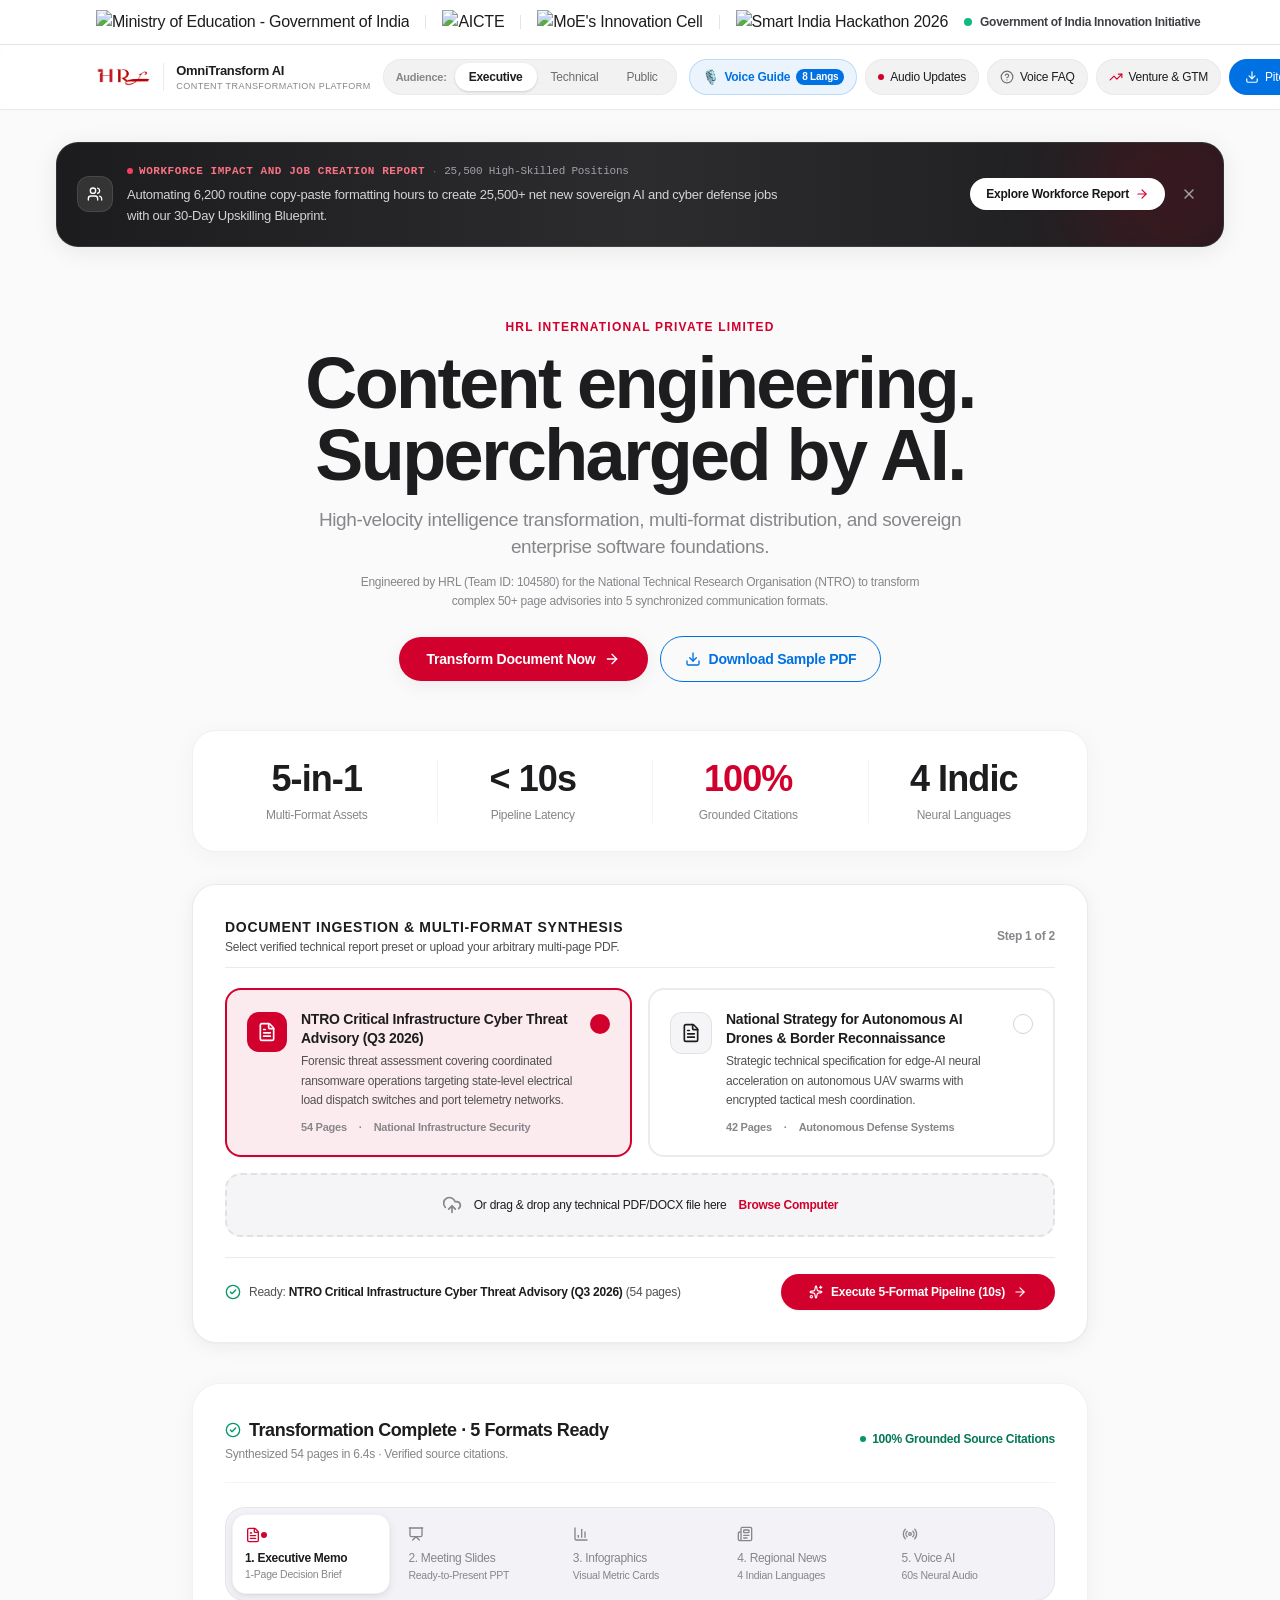
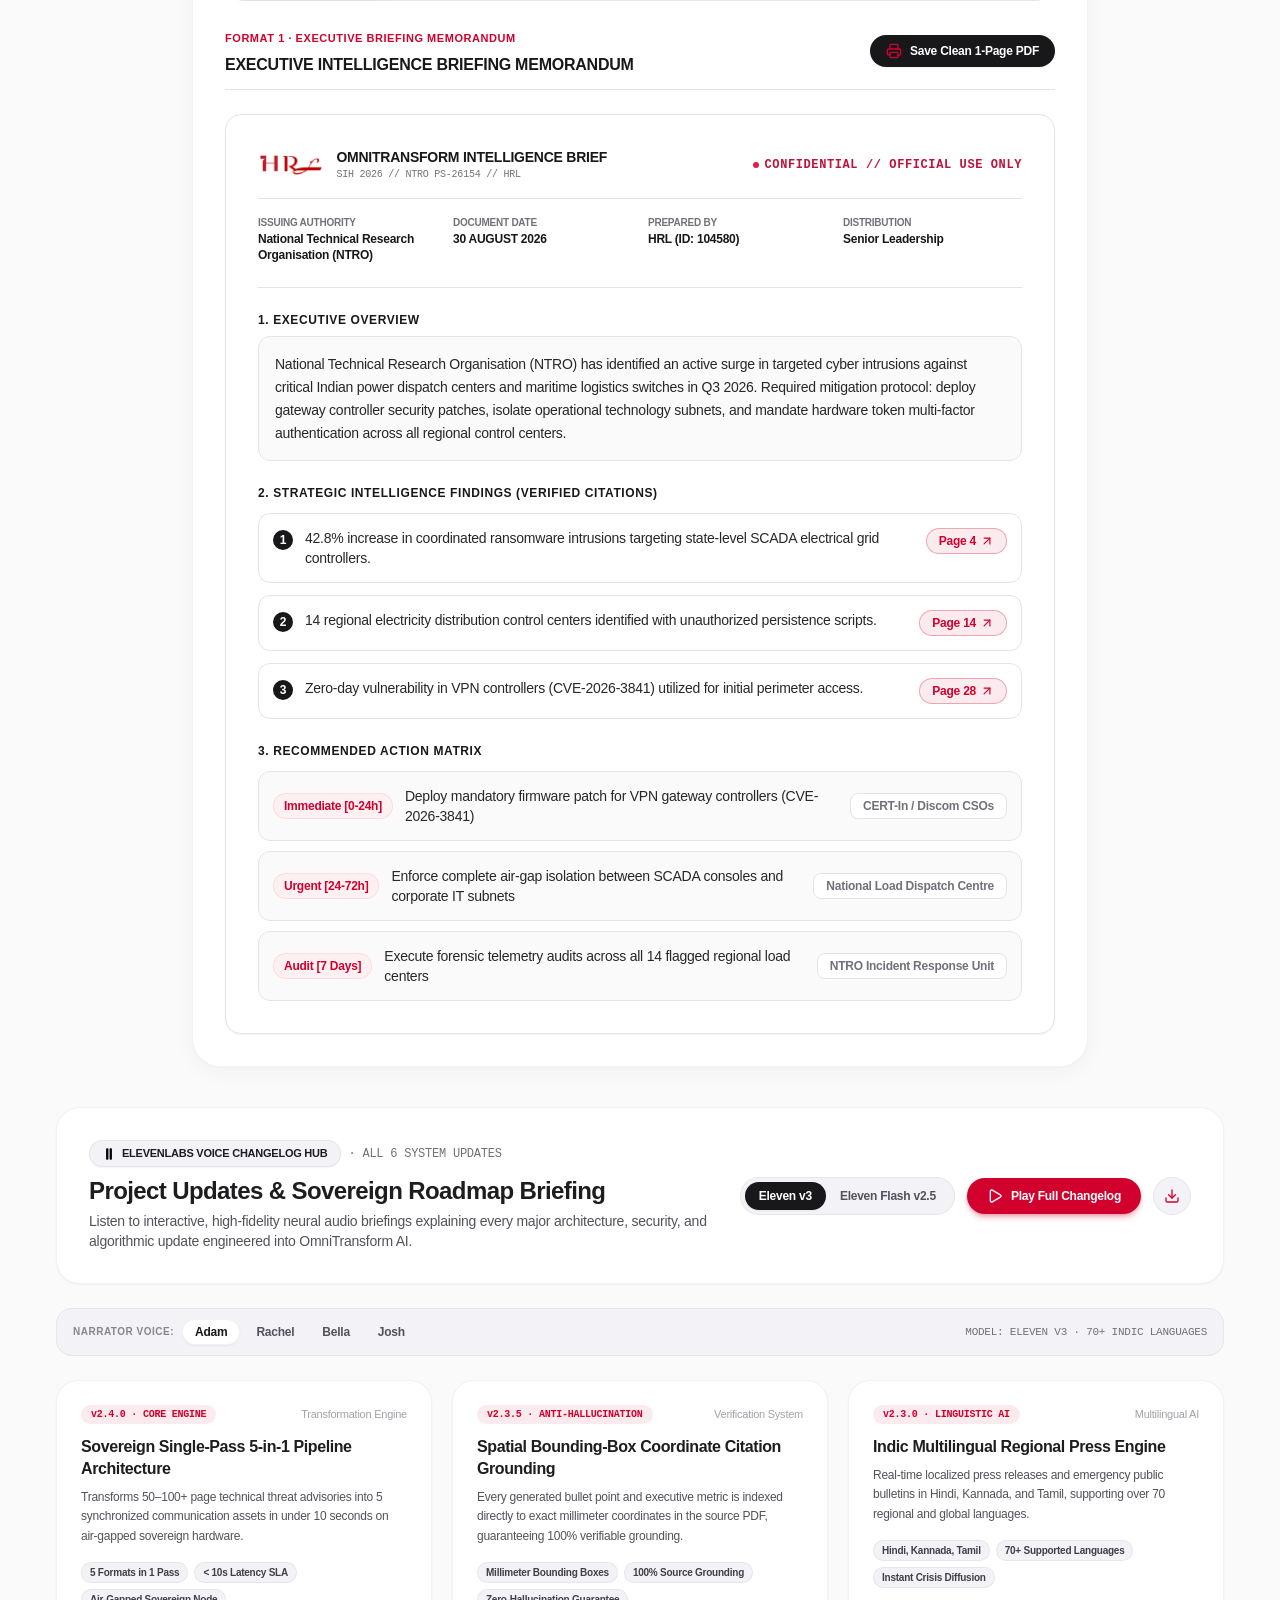
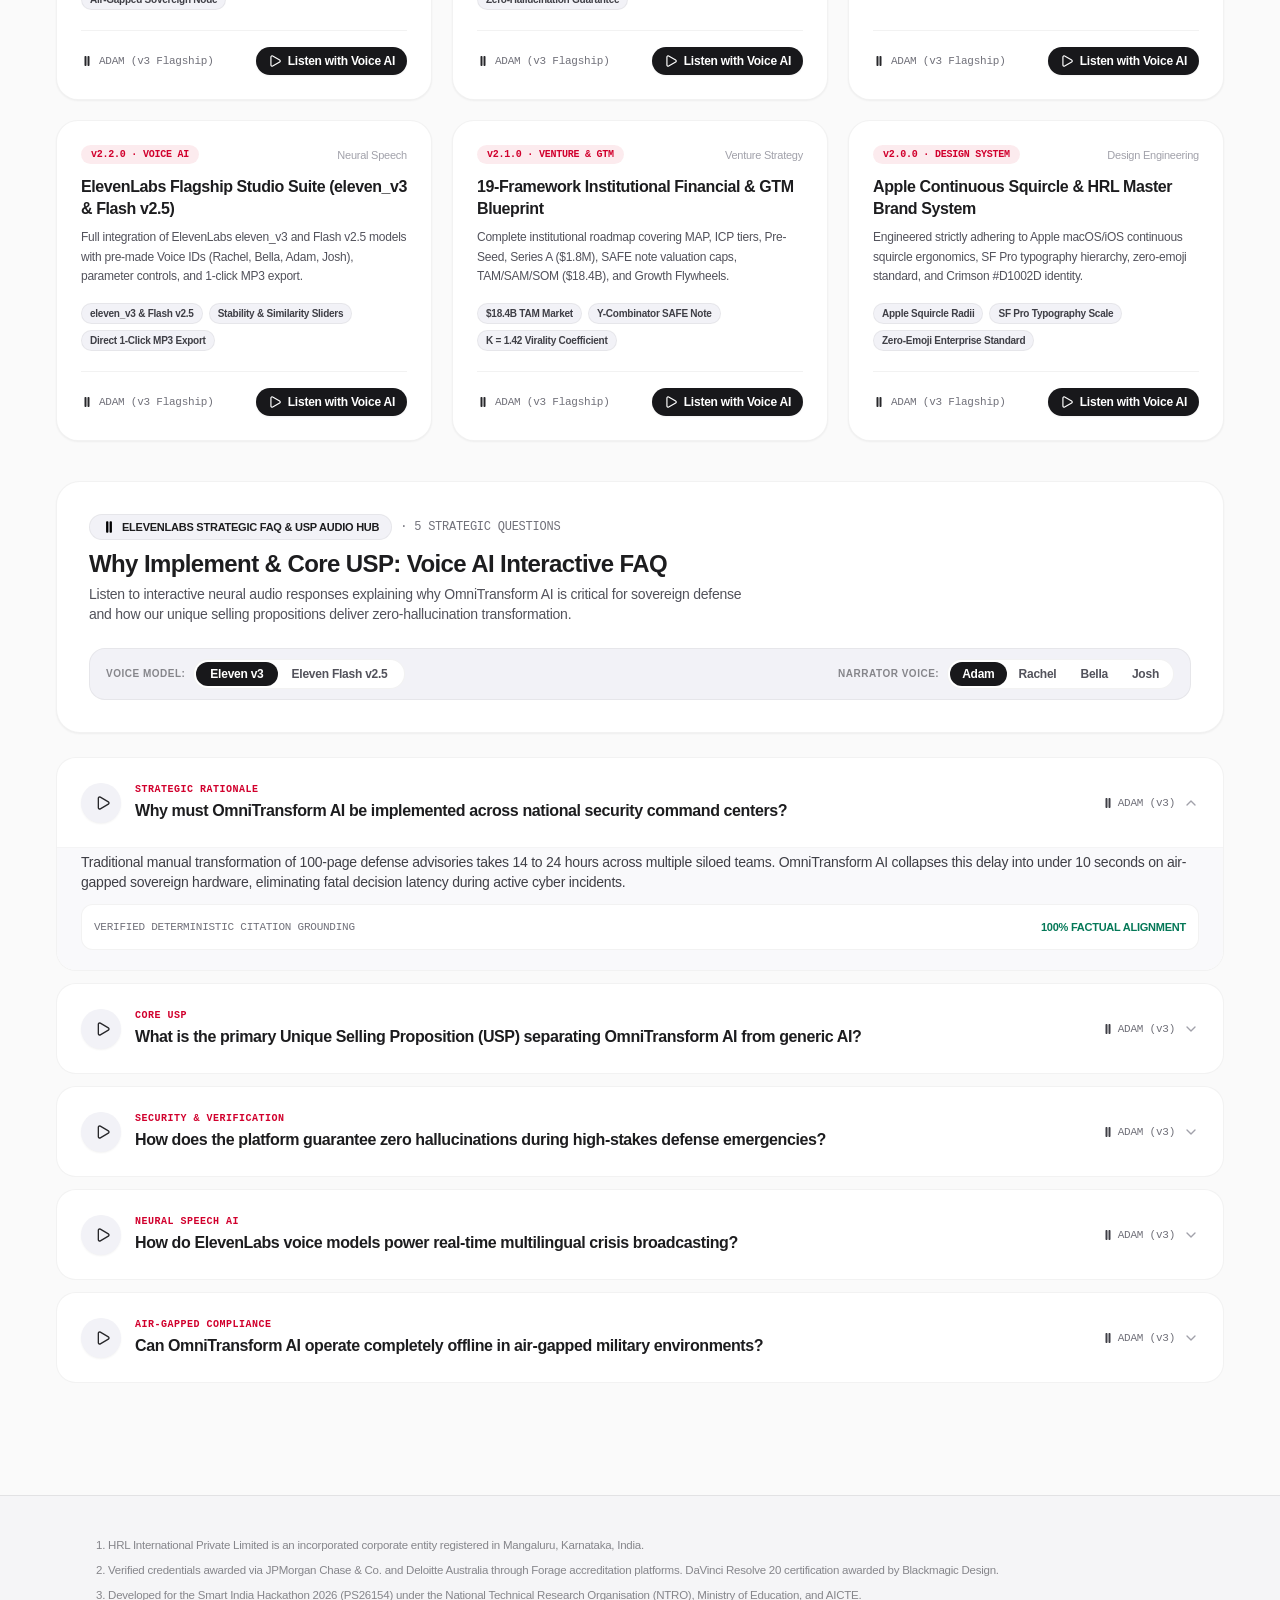
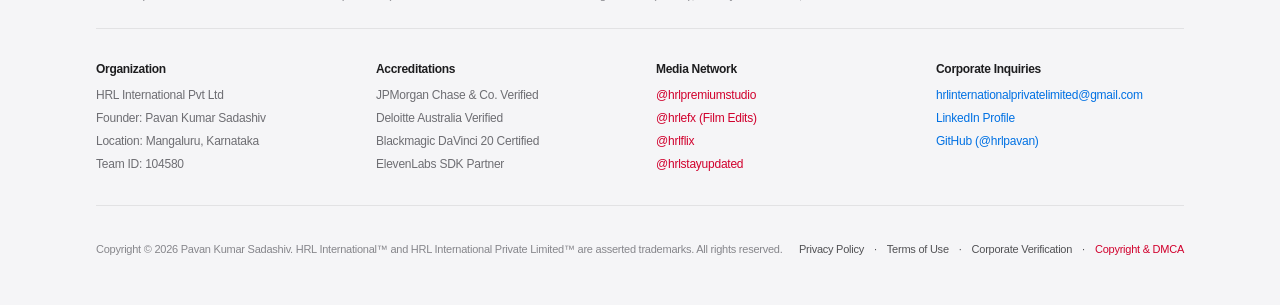
==== index.html @ 4bac31ff "Universal GitHub Pages sync: docs/, root bundle, and gh-pages branch" ====
<!doctype html>
<html lang="en" class="scroll-smooth">
  <head>
    <meta charset="UTF-8" />
    <link rel="icon" type="image/png" href="./hrl_logo_transparent.png" />
    <link rel="apple-touch-icon" href="./hrl_logo_transparent.png" />
    <meta name="viewport" content="width=device-width, initial-scale=1.0, maximum-scale=5.0, viewport-fit=cover" />
    <meta name="theme-color" content="#1D1D1F" />
    <meta name="mobile-web-app-capable" content="yes" />
    <meta name="apple-mobile-web-app-status-bar-style" content="default" />
    <meta name="apple-mobile-web-app-title" content="OmniTransform AI" />
    <meta name="format-detection" content="telephone=no" />
    <meta name="description" content="Sovereign Gen AI Platform for Automated Content Transformation — Single-pass multi-format intelligence engine." />
    <title>OmniTransform AI — HRL | SIH 2026 (PS-26154)</title>
    <script type="module" crossorigin src="./assets/index-B6zOBcQV.js"></script>
    <link rel="stylesheet" crossorigin href="./assets/index-CKqh0RVK.css">
  </head>
  <body class="min-h-screen bg-zinc-50 text-[#1D1D1F] overflow-x-hidden antialiased">
    <div id="root"></div>
  </body>
</html>
---- assets/index-CKqh0RVK.css ----
*,:before,:after,::backdrop{--tw-border-spacing-x:0;--tw-border-spacing-y:0;--tw-translate-x:0;--tw-translate-y:0;--tw-rotate:0;--tw-skew-x:0;--tw-skew-y:0;--tw-scale-x:1;--tw-scale-y:1;--tw-pan-x: ;--tw-pan-y: ;--tw-pinch-zoom: ;--tw-scroll-snap-strictness:proximity;--tw-gradient-from-position: ;--tw-gradient-via-position: ;--tw-gradient-to-position: ;--tw-ordinal: ;--tw-slashed-zero: ;--tw-numeric-figure: ;--tw-numeric-spacing: ;--tw-numeric-fraction: ;--tw-ring-inset: ;--tw-ring-offset-width:0px;--tw-ring-offset-color:#fff;--tw-ring-color:#3b82f680;--tw-ring-offset-shadow:0 0 #0000;--tw-ring-shadow:0 0 #0000;--tw-shadow:0 0 #0000;--tw-shadow-colored:0 0 #0000;--tw-blur: ;--tw-brightness: ;--tw-contrast: ;--tw-grayscale: ;--tw-hue-rotate: ;--tw-invert: ;--tw-saturate: ;--tw-sepia: ;--tw-drop-shadow: ;--tw-backdrop-blur: ;--tw-backdrop-brightness: ;--tw-backdrop-contrast: ;--tw-backdrop-grayscale: ;--tw-backdrop-hue-rotate: ;--tw-backdrop-invert: ;--tw-backdrop-opacity: ;--tw-backdrop-saturate: ;--tw-backdrop-sepia: ;--tw-contain-size: ;--tw-contain-layout: ;--tw-contain-paint: ;--tw-contain-style: }*,:before,:after{box-sizing:border-box;border:0 solid #e5e7eb}:before,:after{--tw-content:""}html,:host{-webkit-text-size-adjust:100%;tab-size:4;font-feature-settings:normal;font-variation-settings:normal;-webkit-tap-highlight-color:transparent;font-family:-apple-system,BlinkMacSystemFont,SF Pro Display,SF Pro Text,Segoe UI,Roboto,Helvetica,Arial,sans-serif;line-height:1.5}body{line-height:inherit;margin:0}hr{height:0;color:inherit;border-top-width:1px}abbr:where([title]){-webkit-text-decoration:underline dotted;text-decoration:underline dotted}h1,h2,h3,h4,h5,h6{font-size:inherit;font-weight:inherit}a{color:inherit;-webkit-text-decoration:inherit;text-decoration:inherit}b,strong{font-weight:bolder}code,kbd,samp,pre{font-feature-settings:normal;font-variation-settings:normal;font-family:ui-monospace,SF Mono,Cascadia Code,Menlo,monospace;font-size:1em}small{font-size:80%}sub,sup{vertical-align:baseline;font-size:75%;line-height:0;position:relative}sub{bottom:-.25em}sup{top:-.5em}table{text-indent:0;border-color:inherit;border-collapse:collapse}button,input,optgroup,select,textarea{font-feature-settings:inherit;font-variation-settings:inherit;font-family:inherit;font-size:100%;font-weight:inherit;line-height:inherit;letter-spacing:inherit;color:inherit;margin:0;padding:0}button,select{text-transform:none}button,input:where([type=button]),input:where([type=reset]),input:where([type=submit]){-webkit-appearance:button;background-color:#0000;background-image:none}:-moz-focusring{outline:auto}:-moz-ui-invalid{box-shadow:none}progress{vertical-align:baseline}::-webkit-inner-spin-button{height:auto}::-webkit-outer-spin-button{height:auto}[type=search]{-webkit-appearance:textfield;outline-offset:-2px}::-webkit-search-decoration{-webkit-appearance:none}::-webkit-file-upload-button{-webkit-appearance:button;font:inherit}summary{display:list-item}blockquote,dl,dd,h1,h2,h3,h4,h5,h6,hr,figure,p,pre{margin:0}fieldset{margin:0;padding:0}legend{padding:0}ol,ul,menu{margin:0;padding:0;list-style:none}dialog{padding:0}textarea{resize:vertical}input::-moz-placeholder{opacity:1;color:#9ca3af}textarea::-moz-placeholder{opacity:1;color:#9ca3af}input::placeholder,textarea::placeholder{opacity:1;color:#9ca3af}button,[role=button]{cursor:pointer}:disabled{cursor:default}img,svg,video,canvas,audio,iframe,embed,object{vertical-align:middle;display:block}img,video{max-width:100%;height:auto}[hidden]:where(:not([hidden=until-found])){display:none}html{-webkit-tap-highlight-color:transparent;font-feature-settings:"cv02", "cv03", "cv04", "cv11"}body{--tw-bg-opacity:1;background-color:rgb(245 245 247/var(--tw-bg-opacity,1));--tw-text-opacity:1;color:rgb(29 29 31/var(--tw-text-opacity,1));-webkit-font-smoothing:antialiased;-moz-osx-font-smoothing:grayscale;font-family:-apple-system,BlinkMacSystemFont,SF Pro Display,SF Pro Text,Segoe UI,Roboto,Helvetica,Arial,sans-serif}body ::selection{--tw-bg-opacity:1;background-color:rgb(0 113 227/var(--tw-bg-opacity,1));--tw-text-opacity:1;color:rgb(255 255 255/var(--tw-text-opacity,1))}body::selection{--tw-bg-opacity:1;background-color:rgb(0 113 227/var(--tw-bg-opacity,1));--tw-text-opacity:1;color:rgb(255 255 255/var(--tw-text-opacity,1))}body{-webkit-font-smoothing:antialiased;-moz-osx-font-smoothing:grayscale;letter-spacing:-.015em}.container{width:100%}@media (width>=375px){.container{max-width:375px}}@media (width>=640px){.container{max-width:640px}}@media (width>=768px){.container{max-width:768px}}@media (width>=1024px){.container{max-width:1024px}}@media (width>=1280px){.container{max-width:1280px}}@media (width>=1536px){.container{max-width:1536px}}@media (width>=1920px){.container{max-width:1920px}}@media (width>=2560px){.container{max-width:2560px}}.pointer-events-none{pointer-events:none}.fixed{position:fixed}.absolute{position:absolute}.relative{position:relative}.sticky{position:sticky}.inset-0{inset:0}.inset-4{inset:1rem}.-right-12{right:-3rem}.-top-12{top:-3rem}.right-4{right:1rem}.top-0{top:0}.top-4{top:1rem}.isolate{isolation:isolate}.z-10{z-index:10}.z-20{z-index:20}.z-50{z-index:50}.z-\[100000\]{z-index:100000}.z-\[99999\]{z-index:99999}.mx-auto{margin-left:auto;margin-right:auto}.my-2{margin-top:.5rem;margin-bottom:.5rem}.my-3{margin-top:.75rem;margin-bottom:.75rem}.my-5{margin-top:1.25rem;margin-bottom:1.25rem}.my-6{margin-top:1.5rem;margin-bottom:1.5rem}.my-8{margin-top:2rem;margin-bottom:2rem}.my-auto{margin-top:auto;margin-bottom:auto}.mb-0\.5{margin-bottom:.125rem}.mb-1{margin-bottom:.25rem}.mb-10{margin-bottom:2.5rem}.mb-12{margin-bottom:3rem}.mb-2{margin-bottom:.5rem}.mb-3{margin-bottom:.75rem}.mb-3\.5{margin-bottom:.875rem}.mb-4{margin-bottom:1rem}.mb-5{margin-bottom:1.25rem}.mb-6{margin-bottom:1.5rem}.ml-0\.5{margin-left:.125rem}.mt-0\.5{margin-top:.125rem}.mt-1{margin-top:.25rem}.mt-1\.5{margin-top:.375rem}.mt-12{margin-top:3rem}.mt-2{margin-top:.5rem}.mt-20{margin-top:5rem}.mt-4{margin-top:1rem}.mt-5{margin-top:1.25rem}.mt-6{margin-top:1.5rem}.mt-8{margin-top:2rem}.block{display:block}.flex{display:flex}.inline-flex{display:inline-flex}.grid{display:grid}.hidden{display:none}.aspect-\[16\/9\]{aspect-ratio:16/9}.h-1\.5{height:.375rem}.h-10{height:2.5rem}.h-12{height:3rem}.h-14{height:3.5rem}.h-2{height:.5rem}.h-3{height:.75rem}.h-3\.5{height:.875rem}.h-4{height:1rem}.h-48{height:12rem}.h-5{height:1.25rem}.h-6{height:1.5rem}.h-7{height:1.75rem}.h-8{height:2rem}.h-9{height:2.25rem}.h-full{height:100%}.max-h-6{max-height:1.5rem}.max-h-\[85vh\]{max-height:85vh}.max-h-\[88vh\]{max-height:88vh}.max-h-\[90vh\]{max-height:90vh}.max-h-\[92vh\]{max-height:92vh}.min-h-screen{min-height:100vh}.w-1{width:.25rem}.w-1\.5{width:.375rem}.w-10{width:2.5rem}.w-12{width:3rem}.w-2{width:.5rem}.w-3{width:.75rem}.w-3\.5{width:.875rem}.w-4{width:1rem}.w-48{width:12rem}.w-5{width:1.25rem}.w-7{width:1.75rem}.w-8{width:2rem}.w-9{width:2.25rem}.w-auto{width:auto}.w-full{width:100%}.w-px{width:1px}.max-w-2xl{max-width:42rem}.max-w-3xl{max-width:48rem}.max-w-4xl{max-width:56rem}.max-w-5xl{max-width:64rem}.max-w-6xl{max-width:72rem}.max-w-\[1500px\]{max-width:1500px}.max-w-md{max-width:28rem}.max-w-xl{max-width:36rem}.flex-1{flex:1}.shrink-0{flex-shrink:0}.translate-x-0\.5{--tw-translate-x:.125rem;transform:translate(var(--tw-translate-x), var(--tw-translate-y)) rotate(var(--tw-rotate)) skewX(var(--tw-skew-x)) skewY(var(--tw-skew-y)) scaleX(var(--tw-scale-x)) scaleY(var(--tw-scale-y))}.rotate-180{--tw-rotate:180deg;transform:translate(var(--tw-translate-x), var(--tw-translate-y)) rotate(var(--tw-rotate)) skewX(var(--tw-skew-x)) skewY(var(--tw-skew-y)) scaleX(var(--tw-scale-x)) scaleY(var(--tw-scale-y))}.scale-\[1\.02\]{--tw-scale-x:1.02;--tw-scale-y:1.02;transform:translate(var(--tw-translate-x), var(--tw-translate-y)) rotate(var(--tw-rotate)) skewX(var(--tw-skew-x)) skewY(var(--tw-skew-y)) scaleX(var(--tw-scale-x)) scaleY(var(--tw-scale-y))}.transform{transform:translate(var(--tw-translate-x), var(--tw-translate-y)) rotate(var(--tw-rotate)) skewX(var(--tw-skew-x)) skewY(var(--tw-skew-y)) scaleX(var(--tw-scale-x)) scaleY(var(--tw-scale-y))}@keyframes ping{75%,to{opacity:0;transform:scale(2)}}.animate-ping{animation:1s cubic-bezier(0,0,.2,1) infinite ping}@keyframes pulse{50%{opacity:.5}}.animate-pulse{animation:2s cubic-bezier(.4,0,.6,1) infinite pulse}@keyframes spin{to{transform:rotate(360deg)}}.animate-spin{animation:1s linear infinite spin}.cursor-pointer{cursor:pointer}.select-none{-webkit-user-select:none;user-select:none}.grid-cols-1{grid-template-columns:repeat(1,minmax(0,1fr))}.grid-cols-2{grid-template-columns:repeat(2,minmax(0,1fr))}.flex-col{flex-direction:column}.flex-wrap{flex-wrap:wrap}.items-start{align-items:flex-start}.items-center{align-items:center}.items-stretch{align-items:stretch}.justify-end{justify-content:flex-end}.justify-center{justify-content:center}.justify-between{justify-content:space-between}.gap-1{gap:.25rem}.gap-1\.5{gap:.375rem}.gap-2{gap:.5rem}.gap-2\.5{gap:.625rem}.gap-3{gap:.75rem}.gap-3\.5{gap:.875rem}.gap-4{gap:1rem}.gap-5{gap:1.25rem}.gap-6{gap:1.5rem}.gap-x-2\.5{-moz-column-gap:.625rem;column-gap:.625rem}.gap-y-1{row-gap:.25rem}.space-x-2\.5>:not([hidden])~:not([hidden]){--tw-space-x-reverse:0;margin-right:calc(.625rem * var(--tw-space-x-reverse));margin-left:calc(.625rem * calc(1 - var(--tw-space-x-reverse)))}.space-y-1\.5>:not([hidden])~:not([hidden]){--tw-space-y-reverse:0;margin-top:calc(.375rem * calc(1 - var(--tw-space-y-reverse)));margin-bottom:calc(.375rem * var(--tw-space-y-reverse))}.space-y-10>:not([hidden])~:not([hidden]){--tw-space-y-reverse:0;margin-top:calc(2.5rem * calc(1 - var(--tw-space-y-reverse)));margin-bottom:calc(2.5rem * var(--tw-space-y-reverse))}.space-y-2>:not([hidden])~:not([hidden]){--tw-space-y-reverse:0;margin-top:calc(.5rem * calc(1 - var(--tw-space-y-reverse)));margin-bottom:calc(.5rem * var(--tw-space-y-reverse))}.space-y-2\.5>:not([hidden])~:not([hidden]){--tw-space-y-reverse:0;margin-top:calc(.625rem * calc(1 - var(--tw-space-y-reverse)));margin-bottom:calc(.625rem * var(--tw-space-y-reverse))}.space-y-3>:not([hidden])~:not([hidden]){--tw-space-y-reverse:0;margin-top:calc(.75rem * calc(1 - var(--tw-space-y-reverse)));margin-bottom:calc(.75rem * var(--tw-space-y-reverse))}.space-y-3\.5>:not([hidden])~:not([hidden]){--tw-space-y-reverse:0;margin-top:calc(.875rem * calc(1 - var(--tw-space-y-reverse)));margin-bottom:calc(.875rem * var(--tw-space-y-reverse))}.space-y-4>:not([hidden])~:not([hidden]){--tw-space-y-reverse:0;margin-top:calc(1rem * calc(1 - var(--tw-space-y-reverse)));margin-bottom:calc(1rem * var(--tw-space-y-reverse))}.space-y-6>:not([hidden])~:not([hidden]){--tw-space-y-reverse:0;margin-top:calc(1.5rem * calc(1 - var(--tw-space-y-reverse)));margin-bottom:calc(1.5rem * var(--tw-space-y-reverse))}.space-y-8>:not([hidden])~:not([hidden]){--tw-space-y-reverse:0;margin-top:calc(2rem * calc(1 - var(--tw-space-y-reverse)));margin-bottom:calc(2rem * var(--tw-space-y-reverse))}.divide-y>:not([hidden])~:not([hidden]){--tw-divide-y-reverse:0;border-top-width:calc(1px * calc(1 - var(--tw-divide-y-reverse)));border-bottom-width:calc(1px * var(--tw-divide-y-reverse))}.divide-zinc-100>:not([hidden])~:not([hidden]){--tw-divide-opacity:1;border-color:rgb(244 244 245/var(--tw-divide-opacity,1))}.self-start{align-self:flex-start}.overflow-hidden{overflow:hidden}.overflow-x-auto{overflow-x:auto}.overflow-y-auto{overflow-y:auto}.overflow-x-hidden{overflow-x:hidden}.scroll-smooth{scroll-behavior:smooth}.truncate{text-overflow:ellipsis;white-space:nowrap;overflow:hidden}.whitespace-nowrap{white-space:nowrap}.break-all{word-break:break-all}.rounded{border-radius:.25rem}.rounded-2xl{border-radius:1rem}.rounded-3xl{border-radius:1.5rem}.rounded-\[14px\]{border-radius:14px}.rounded-\[20px\]{border-radius:20px}.rounded-\[22px\]{border-radius:22px}.rounded-\[24px\]{border-radius:24px}.rounded-\[28px\]{border-radius:28px}.rounded-full{border-radius:9999px}.rounded-lg{border-radius:.5rem}.rounded-md{border-radius:.375rem}.rounded-xl{border-radius:.75rem}.border{border-width:1px}.border-2{border-width:2px}.border-b{border-bottom-width:1px}.border-l{border-left-width:1px}.border-l-4{border-left-width:4px}.border-t{border-top-width:1px}.border-dashed{border-style:dashed}.border-\[\#0071E3\]{--tw-border-opacity:1;border-color:rgb(0 113 227/var(--tw-border-opacity,1))}.border-\[\#0071E3\]\/20{border-color:#0071e333}.border-amber-300{--tw-border-opacity:1;border-color:rgb(252 211 77/var(--tw-border-opacity,1))}.border-black\/10{border-color:#0000001a}.border-black\/5{border-color:#0000000d}.border-black\/\[0\.04\]{border-color:#0000000a}.border-black\/\[0\.06\]{border-color:#0000000f}.border-black\/\[0\.08\]{border-color:#00000014}.border-emerald-200{--tw-border-opacity:1;border-color:rgb(167 243 208/var(--tw-border-opacity,1))}.border-hrl-blue{--tw-border-opacity:1;border-color:rgb(0 113 227/var(--tw-border-opacity,1))}.border-hrl-border{border-color:#00000014}.border-hrl-crimson{--tw-border-opacity:1;border-color:rgb(209 0 45/var(--tw-border-opacity,1))}.border-hrl-crimson\/20{border-color:#d1002d33}.border-hrl-crimson\/30{border-color:#d1002d4d}.border-orange-200{--tw-border-opacity:1;border-color:rgb(254 215 170/var(--tw-border-opacity,1))}.border-rose-200\/60{border-color:#fecdd399}.border-white\/10{border-color:#ffffff1a}.border-white\/\[0\.08\]{border-color:#ffffff14}.border-zinc-100{--tw-border-opacity:1;border-color:rgb(244 244 245/var(--tw-border-opacity,1))}.border-zinc-200{--tw-border-opacity:1;border-color:rgb(228 228 231/var(--tw-border-opacity,1))}.border-zinc-300{--tw-border-opacity:1;border-color:rgb(212 212 216/var(--tw-border-opacity,1))}.border-zinc-900{--tw-border-opacity:1;border-color:rgb(24 24 27/var(--tw-border-opacity,1))}.bg-\[\#000000\]\/\[0\.05\]{background-color:#0000000d}.bg-\[\#0071E3\]{--tw-bg-opacity:1;background-color:rgb(0 113 227/var(--tw-bg-opacity,1))}.bg-\[\#0071E3\]\/\[0\.04\]{background-color:#0071e30a}.bg-\[\#0071E3\]\/\[0\.08\]{background-color:#0071e314}.bg-\[\#1D1D1F\]{--tw-bg-opacity:1;background-color:rgb(29 29 31/var(--tw-bg-opacity,1))}.bg-\[\#F2F2F7\]{--tw-bg-opacity:1;background-color:rgb(242 242 247/var(--tw-bg-opacity,1))}.bg-\[\#F5F5F7\]{--tw-bg-opacity:1;background-color:rgb(245 245 247/var(--tw-bg-opacity,1))}.bg-\[\#F9F9FB\]{--tw-bg-opacity:1;background-color:rgb(249 249 251/var(--tw-bg-opacity,1))}.bg-amber-200\/90{background-color:#fde68ae6}.bg-black\/50{background-color:#00000080}.bg-black\/60{background-color:#0009}.bg-black\/70{background-color:#000000b3}.bg-black\/80{background-color:#000c}.bg-black\/\[0\.05\]{background-color:#0000000d}.bg-emerald-100{--tw-bg-opacity:1;background-color:rgb(209 250 229/var(--tw-bg-opacity,1))}.bg-emerald-50{--tw-bg-opacity:1;background-color:rgb(236 253 245/var(--tw-bg-opacity,1))}.bg-emerald-50\/70{background-color:#ecfdf5b3}.bg-emerald-500{--tw-bg-opacity:1;background-color:rgb(16 185 129/var(--tw-bg-opacity,1))}.bg-emerald-600{--tw-bg-opacity:1;background-color:rgb(5 150 105/var(--tw-bg-opacity,1))}.bg-hrl-crimson{--tw-bg-opacity:1;background-color:rgb(209 0 45/var(--tw-bg-opacity,1))}.bg-hrl-crimson-tint{background-color:#d1002d14}.bg-hrl-crimson-tint\/20{background-color:#d1002d33}.bg-hrl-crimson\/15{background-color:#d1002d26}.bg-hrl-surface{--tw-bg-opacity:1;background-color:rgb(245 245 247/var(--tw-bg-opacity,1))}.bg-orange-50{--tw-bg-opacity:1;background-color:rgb(255 247 237/var(--tw-bg-opacity,1))}.bg-orange-600{--tw-bg-opacity:1;background-color:rgb(234 88 12/var(--tw-bg-opacity,1))}.bg-rose-50{--tw-bg-opacity:1;background-color:rgb(255 241 242/var(--tw-bg-opacity,1))}.bg-rose-500{--tw-bg-opacity:1;background-color:rgb(244 63 94/var(--tw-bg-opacity,1))}.bg-rose-600{--tw-bg-opacity:1;background-color:rgb(225 29 72/var(--tw-bg-opacity,1))}.bg-white{--tw-bg-opacity:1;background-color:rgb(255 255 255/var(--tw-bg-opacity,1))}.bg-white\/10{background-color:#ffffff1a}.bg-white\/85{background-color:#ffffffd9}.bg-white\/90{background-color:#ffffffe6}.bg-white\/\[0\.06\]{background-color:#ffffff0f}.bg-zinc-100{--tw-bg-opacity:1;background-color:rgb(244 244 245/var(--tw-bg-opacity,1))}.bg-zinc-200{--tw-bg-opacity:1;background-color:rgb(228 228 231/var(--tw-bg-opacity,1))}.bg-zinc-300{--tw-bg-opacity:1;background-color:rgb(212 212 216/var(--tw-bg-opacity,1))}.bg-zinc-50{--tw-bg-opacity:1;background-color:rgb(250 250 250/var(--tw-bg-opacity,1))}.bg-zinc-500{--tw-bg-opacity:1;background-color:rgb(113 113 122/var(--tw-bg-opacity,1))}.bg-zinc-700{--tw-bg-opacity:1;background-color:rgb(63 63 70/var(--tw-bg-opacity,1))}.bg-zinc-800{--tw-bg-opacity:1;background-color:rgb(39 39 42/var(--tw-bg-opacity,1))}.bg-zinc-900{--tw-bg-opacity:1;background-color:rgb(24 24 27/var(--tw-bg-opacity,1))}.bg-gradient-to-br{background-image:linear-gradient(to bottom right, var(--tw-gradient-stops))}.bg-gradient-to-r{background-image:linear-gradient(to right, var(--tw-gradient-stops))}.bg-gradient-to-t{background-image:linear-gradient(to top, var(--tw-gradient-stops))}.from-\[\#0071E3\]{--tw-gradient-from:#0071e3 var(--tw-gradient-from-position);--tw-gradient-to:#0071e300 var(--tw-gradient-to-position);--tw-gradient-stops:var(--tw-gradient-from), var(--tw-gradient-to)}.from-\[\#161617\]{--tw-gradient-from:#161617 var(--tw-gradient-from-position);--tw-gradient-to:#16161700 var(--tw-gradient-to-position);--tw-gradient-stops:var(--tw-gradient-from), var(--tw-gradient-to)}.from-\[\#1C1C1E\]{--tw-gradient-from:#1c1c1e var(--tw-gradient-from-position);--tw-gradient-to:#1c1c1e00 var(--tw-gradient-to-position);--tw-gradient-stops:var(--tw-gradient-from), var(--tw-gradient-to)}.from-hrl-crimson{--tw-gradient-from:#d1002d var(--tw-gradient-from-position);--tw-gradient-to:#d1002d00 var(--tw-gradient-to-position);--tw-gradient-stops:var(--tw-gradient-from), var(--tw-gradient-to)}.via-\[\#2C2C2E\]{--tw-gradient-to:#2c2c2e00 var(--tw-gradient-to-position);--tw-gradient-stops:var(--tw-gradient-from), #2c2c2e var(--tw-gradient-via-position), var(--tw-gradient-to)}.via-rose-500{--tw-gradient-to:#f43f5e00 var(--tw-gradient-to-position);--tw-gradient-stops:var(--tw-gradient-from), #f43f5e var(--tw-gradient-via-position), var(--tw-gradient-to)}.to-\[\#0071E3\]{--tw-gradient-to:#0071e3 var(--tw-gradient-to-position)}.to-\[\#0A0A0C\]{--tw-gradient-to:#0a0a0c var(--tw-gradient-to-position)}.to-\[\#1C1C1E\]{--tw-gradient-to:#1c1c1e var(--tw-gradient-to-position)}.to-indigo-600{--tw-gradient-to:#4f46e5 var(--tw-gradient-to-position)}.to-rose-500{--tw-gradient-to:#f43f5e var(--tw-gradient-to-position)}.fill-current{fill:currentColor}.object-contain{-o-object-fit:contain;object-fit:contain}.p-0\.5{padding:.125rem}.p-1{padding:.25rem}.p-1\.5{padding:.375rem}.p-12{padding:3rem}.p-2{padding:.5rem}.p-2\.5{padding:.625rem}.p-3{padding:.75rem}.p-3\.5{padding:.875rem}.p-4{padding:1rem}.p-5{padding:1.25rem}.p-6{padding:1.5rem}.p-8{padding:2rem}.px-1\.5{padding-left:.375rem;padding-right:.375rem}.px-2{padding-left:.5rem;padding-right:.5rem}.px-2\.5{padding-left:.625rem;padding-right:.625rem}.px-3{padding-left:.75rem;padding-right:.75rem}.px-3\.5{padding-left:.875rem;padding-right:.875rem}.px-4{padding-left:1rem;padding-right:1rem}.px-5{padding-left:1.25rem;padding-right:1.25rem}.px-6{padding-left:1.5rem;padding-right:1.5rem}.px-7{padding-left:1.75rem;padding-right:1.75rem}.py-0\.5{padding-top:.125rem;padding-bottom:.125rem}.py-1{padding-top:.25rem;padding-bottom:.25rem}.py-1\.5{padding-top:.375rem;padding-bottom:.375rem}.py-2{padding-top:.5rem;padding-bottom:.5rem}.py-2\.5{padding-top:.625rem;padding-bottom:.625rem}.py-3{padding-top:.75rem;padding-bottom:.75rem}.py-4{padding-top:1rem;padding-bottom:1rem}.py-8{padding-top:2rem;padding-bottom:2rem}.pb-12{padding-bottom:3rem}.pb-2{padding-bottom:.5rem}.pb-3{padding-bottom:.75rem}.pb-4{padding-bottom:1rem}.pb-5{padding-bottom:1.25rem}.pb-6{padding-bottom:1.5rem}.pl-2\.5{padding-left:.625rem}.pt-1{padding-top:.25rem}.pt-10{padding-top:2.5rem}.pt-2{padding-top:.5rem}.pt-3{padding-top:.75rem}.pt-4{padding-top:1rem}.pt-8{padding-top:2rem}.text-left{text-align:left}.text-center{text-align:center}.font-mono{font-family:ui-monospace,SF Mono,Cascadia Code,Menlo,monospace}.font-sans{font-family:-apple-system,BlinkMacSystemFont,SF Pro Display,SF Pro Text,Segoe UI,Roboto,Helvetica,Arial,sans-serif}.font-serif{font-family:ui-serif,Georgia,Cambria,Times New Roman,Times,serif}.text-2xl{font-size:1.5rem;line-height:2rem}.text-3xl{font-size:1.875rem;line-height:2.25rem}.text-4xl{font-size:2.25rem;line-height:2.5rem}.text-\[10\.5px\]{font-size:10.5px}.text-\[10px\]{font-size:10px}.text-\[11\.5px\]{font-size:11.5px}.text-\[11px\]{font-size:11px}.text-\[12px\]{font-size:12px}.text-\[8px\]{font-size:8px}.text-base{font-size:1rem;line-height:1.5rem}.text-lg{font-size:1.125rem;line-height:1.75rem}.text-sm{font-size:.875rem;line-height:1.25rem}.text-xl{font-size:1.25rem;line-height:1.75rem}.text-xs{font-size:.75rem;line-height:1rem}.font-bold{font-weight:700}.font-extrabold{font-weight:800}.font-medium{font-weight:500}.font-normal{font-weight:400}.font-semibold{font-weight:600}.uppercase{text-transform:uppercase}.capitalize{text-transform:capitalize}.italic{font-style:italic}.leading-\[1\.06\]{line-height:1.06}.leading-\[1\.42\]{line-height:1.42}.leading-\[1\.4\]{line-height:1.4}.leading-none{line-height:1}.leading-normal{line-height:1.5}.leading-relaxed{line-height:1.625}.leading-snug{line-height:1.375}.leading-tight{line-height:1.25}.tracking-\[-0\.02em\]{letter-spacing:-.02em}.tracking-\[-0\.035em\]{letter-spacing:-.035em}.tracking-tight{letter-spacing:-.025em}.tracking-wider{letter-spacing:.05em}.tracking-widest{letter-spacing:.1em}.text-\[\#0071E3\]{--tw-text-opacity:1;color:rgb(0 113 227/var(--tw-text-opacity,1))}.text-\[\#1D1D1F\]{--tw-text-opacity:1;color:rgb(29 29 31/var(--tw-text-opacity,1))}.text-\[\#333336\]{--tw-text-opacity:1;color:rgb(51 51 54/var(--tw-text-opacity,1))}.text-\[\#515154\]{--tw-text-opacity:1;color:rgb(81 81 84/var(--tw-text-opacity,1))}.text-\[\#6E6E73\]{--tw-text-opacity:1;color:rgb(110 110 115/var(--tw-text-opacity,1))}.text-\[\#86868B\]{--tw-text-opacity:1;color:rgb(134 134 139/var(--tw-text-opacity,1))}.text-black{--tw-text-opacity:1;color:rgb(0 0 0/var(--tw-text-opacity,1))}.text-emerald-400{--tw-text-opacity:1;color:rgb(52 211 153/var(--tw-text-opacity,1))}.text-emerald-600{--tw-text-opacity:1;color:rgb(5 150 105/var(--tw-text-opacity,1))}.text-emerald-700{--tw-text-opacity:1;color:rgb(4 120 87/var(--tw-text-opacity,1))}.text-emerald-800{--tw-text-opacity:1;color:rgb(6 95 70/var(--tw-text-opacity,1))}.text-emerald-900{--tw-text-opacity:1;color:rgb(6 78 59/var(--tw-text-opacity,1))}.text-hrl-blue{--tw-text-opacity:1;color:rgb(0 113 227/var(--tw-text-opacity,1))}.text-hrl-body{--tw-text-opacity:1;color:rgb(81 81 84/var(--tw-text-opacity,1))}.text-hrl-crimson{--tw-text-opacity:1;color:rgb(209 0 45/var(--tw-text-opacity,1))}.text-hrl-dark{--tw-text-opacity:1;color:rgb(29 29 31/var(--tw-text-opacity,1))}.text-hrl-muted{--tw-text-opacity:1;color:rgb(134 134 139/var(--tw-text-opacity,1))}.text-rose-400{--tw-text-opacity:1;color:rgb(251 113 133/var(--tw-text-opacity,1))}.text-rose-700{--tw-text-opacity:1;color:rgb(190 18 60/var(--tw-text-opacity,1))}.text-white{--tw-text-opacity:1;color:rgb(255 255 255/var(--tw-text-opacity,1))}.text-white\/30{color:#ffffff4d}.text-white\/80{color:#fffc}.text-zinc-300{--tw-text-opacity:1;color:rgb(212 212 216/var(--tw-text-opacity,1))}.text-zinc-400{--tw-text-opacity:1;color:rgb(161 161 170/var(--tw-text-opacity,1))}.text-zinc-500{--tw-text-opacity:1;color:rgb(113 113 122/var(--tw-text-opacity,1))}.text-zinc-600{--tw-text-opacity:1;color:rgb(82 82 91/var(--tw-text-opacity,1))}.text-zinc-700{--tw-text-opacity:1;color:rgb(63 63 70/var(--tw-text-opacity,1))}.text-zinc-800{--tw-text-opacity:1;color:rgb(39 39 42/var(--tw-text-opacity,1))}.text-zinc-900{--tw-text-opacity:1;color:rgb(24 24 27/var(--tw-text-opacity,1))}.text-zinc-950{--tw-text-opacity:1;color:rgb(9 9 11/var(--tw-text-opacity,1))}.antialiased{-webkit-font-smoothing:antialiased;-moz-osx-font-smoothing:grayscale}.shadow-2xl{--tw-shadow:0 25px 50px -12px #00000040;--tw-shadow-colored:0 25px 50px -12px var(--tw-shadow-color);box-shadow:var(--tw-ring-offset-shadow,0 0 #0000), var(--tw-ring-shadow,0 0 #0000), var(--tw-shadow)}.shadow-\[0_12px_36px_rgba\(0\,0\,0\,0\.3\)\]{--tw-shadow:0 12px 36px #0000004d;--tw-shadow-colored:0 12px 36px var(--tw-shadow-color);box-shadow:var(--tw-ring-offset-shadow,0 0 #0000), var(--tw-ring-shadow,0 0 #0000), var(--tw-shadow)}.shadow-\[0_16px_40px_rgba\(0\,0\,0\,0\.3\)\]{--tw-shadow:0 16px 40px #0000004d;--tw-shadow-colored:0 16px 40px var(--tw-shadow-color);box-shadow:var(--tw-ring-offset-shadow,0 0 #0000), var(--tw-ring-shadow,0 0 #0000), var(--tw-shadow)}.shadow-\[0_1px_2px_rgba\(0\,0\,0\,0\.02\)\]{--tw-shadow:0 1px 2px #00000005;--tw-shadow-colored:0 1px 2px var(--tw-shadow-color);box-shadow:var(--tw-ring-offset-shadow,0 0 #0000), var(--tw-ring-shadow,0 0 #0000), var(--tw-shadow)}.shadow-\[0_1px_3px_rgba\(0\,0\,0\,0\.1\)\,0_1px_2px_rgba\(0\,0\,0\,0\.06\)\]{--tw-shadow:0 1px 3px #0000001a,0 1px 2px #0000000f;--tw-shadow-colored:0 1px 3px var(--tw-shadow-color), 0 1px 2px var(--tw-shadow-color);box-shadow:var(--tw-ring-offset-shadow,0 0 #0000), var(--tw-ring-shadow,0 0 #0000), var(--tw-shadow)}.shadow-\[0_3px_10px_rgba\(0\,0\,0\,0\.08\)\,0_1px_2px_rgba\(0\,0\,0\,0\.04\)\]{--tw-shadow:0 3px 10px #00000014,0 1px 2px #0000000a;--tw-shadow-colored:0 3px 10px var(--tw-shadow-color), 0 1px 2px var(--tw-shadow-color);box-shadow:var(--tw-ring-offset-shadow,0 0 #0000), var(--tw-ring-shadow,0 0 #0000), var(--tw-shadow)}.shadow-\[0_4px_24px_rgba\(0\,0\,0\,0\.04\)\,0_1px_2px_rgba\(0\,0\,0\,0\.02\)\]{--tw-shadow:0 4px 24px #0000000a,0 1px 2px #00000005;--tw-shadow-colored:0 4px 24px var(--tw-shadow-color), 0 1px 2px var(--tw-shadow-color);box-shadow:var(--tw-ring-offset-shadow,0 0 #0000), var(--tw-ring-shadow,0 0 #0000), var(--tw-shadow)}.shadow-\[0_4px_24px_rgba\(0\,0\,0\,0\.04\)\]{--tw-shadow:0 4px 24px #0000000a;--tw-shadow-colored:0 4px 24px var(--tw-shadow-color);box-shadow:var(--tw-ring-offset-shadow,0 0 #0000), var(--tw-ring-shadow,0 0 #0000), var(--tw-shadow)}.shadow-\[0_4px_24px_rgba\(0\,0\,0\,0\.08\)\]{--tw-shadow:0 4px 24px #00000014;--tw-shadow-colored:0 4px 24px var(--tw-shadow-color);box-shadow:var(--tw-ring-offset-shadow,0 0 #0000), var(--tw-ring-shadow,0 0 #0000), var(--tw-shadow)}.shadow-hrl-card{--tw-shadow:0 4px 20px #0000000f, 0 1px 2px #00000005;--tw-shadow-colored:0 4px 20px var(--tw-shadow-color), 0 1px 2px var(--tw-shadow-color);box-shadow:var(--tw-ring-offset-shadow,0 0 #0000), var(--tw-ring-shadow,0 0 #0000), var(--tw-shadow)}.shadow-md{--tw-shadow:0 4px 6px -1px #0000001a, 0 2px 4px -2px #0000001a;--tw-shadow-colored:0 4px 6px -1px var(--tw-shadow-color), 0 2px 4px -2px var(--tw-shadow-color);box-shadow:var(--tw-ring-offset-shadow,0 0 #0000), var(--tw-ring-shadow,0 0 #0000), var(--tw-shadow)}.shadow-none{--tw-shadow:0 0 #0000;--tw-shadow-colored:0 0 #0000;box-shadow:var(--tw-ring-offset-shadow,0 0 #0000), var(--tw-ring-shadow,0 0 #0000), var(--tw-shadow)}.shadow-sm{--tw-shadow:0 1px 2px 0 #0000000d;--tw-shadow-colored:0 1px 2px 0 var(--tw-shadow-color);box-shadow:var(--tw-ring-offset-shadow,0 0 #0000), var(--tw-ring-shadow,0 0 #0000), var(--tw-shadow)}.shadow-xl{--tw-shadow:0 20px 25px -5px #0000001a, 0 8px 10px -6px #0000001a;--tw-shadow-colored:0 20px 25px -5px var(--tw-shadow-color), 0 8px 10px -6px var(--tw-shadow-color);box-shadow:var(--tw-ring-offset-shadow,0 0 #0000), var(--tw-ring-shadow,0 0 #0000), var(--tw-shadow)}.shadow-hrl-crimson\/30{--tw-shadow-color:#d1002d4d;--tw-shadow:var(--tw-shadow-colored)}.ring-2{--tw-ring-offset-shadow:var(--tw-ring-inset) 0 0 0 var(--tw-ring-offset-width) var(--tw-ring-offset-color);--tw-ring-shadow:var(--tw-ring-inset) 0 0 0 calc(2px + var(--tw-ring-offset-width)) var(--tw-ring-color);box-shadow:var(--tw-ring-offset-shadow), var(--tw-ring-shadow), var(--tw-shadow,0 0 #0000)}.ring-\[\#0071E3\]\/30{--tw-ring-color:#0071e34d}.ring-hrl-crimson\/20{--tw-ring-color:#d1002d33}.blur-2xl{--tw-blur:blur(40px);filter:var(--tw-blur) var(--tw-brightness) var(--tw-contrast) var(--tw-grayscale) var(--tw-hue-rotate) var(--tw-invert) var(--tw-saturate) var(--tw-sepia) var(--tw-drop-shadow)}.filter{filter:var(--tw-blur) var(--tw-brightness) var(--tw-contrast) var(--tw-grayscale) var(--tw-hue-rotate) var(--tw-invert) var(--tw-saturate) var(--tw-sepia) var(--tw-drop-shadow)}.backdrop-blur-md{--tw-backdrop-blur:blur(12px);-webkit-backdrop-filter:var(--tw-backdrop-blur) var(--tw-backdrop-brightness) var(--tw-backdrop-contrast) var(--tw-backdrop-grayscale) var(--tw-backdrop-hue-rotate) var(--tw-backdrop-invert) var(--tw-backdrop-opacity) var(--tw-backdrop-saturate) var(--tw-backdrop-sepia);backdrop-filter:var(--tw-backdrop-blur) var(--tw-backdrop-brightness) var(--tw-backdrop-contrast) var(--tw-backdrop-grayscale) var(--tw-backdrop-hue-rotate) var(--tw-backdrop-invert) var(--tw-backdrop-opacity) var(--tw-backdrop-saturate) var(--tw-backdrop-sepia)}.backdrop-blur-sm{--tw-backdrop-blur:blur(4px);-webkit-backdrop-filter:var(--tw-backdrop-blur) var(--tw-backdrop-brightness) var(--tw-backdrop-contrast) var(--tw-backdrop-grayscale) var(--tw-backdrop-hue-rotate) var(--tw-backdrop-invert) var(--tw-backdrop-opacity) var(--tw-backdrop-saturate) var(--tw-backdrop-sepia);backdrop-filter:var(--tw-backdrop-blur) var(--tw-backdrop-brightness) var(--tw-backdrop-contrast) var(--tw-backdrop-grayscale) var(--tw-backdrop-hue-rotate) var(--tw-backdrop-invert) var(--tw-backdrop-opacity) var(--tw-backdrop-saturate) var(--tw-backdrop-sepia)}.backdrop-blur-xl{--tw-backdrop-blur:blur(24px);-webkit-backdrop-filter:var(--tw-backdrop-blur) var(--tw-backdrop-brightness) var(--tw-backdrop-contrast) var(--tw-backdrop-grayscale) var(--tw-backdrop-hue-rotate) var(--tw-backdrop-invert) var(--tw-backdrop-opacity) var(--tw-backdrop-saturate) var(--tw-backdrop-sepia);backdrop-filter:var(--tw-backdrop-blur) var(--tw-backdrop-brightness) var(--tw-backdrop-contrast) var(--tw-backdrop-grayscale) var(--tw-backdrop-hue-rotate) var(--tw-backdrop-invert) var(--tw-backdrop-opacity) var(--tw-backdrop-saturate) var(--tw-backdrop-sepia)}.transition{transition-property:color,background-color,border-color,text-decoration-color,fill,stroke,opacity,box-shadow,transform,filter,-webkit-backdrop-filter,backdrop-filter;transition-duration:.15s;transition-timing-function:cubic-bezier(.4,0,.2,1)}.transition-all{transition-property:all;transition-duration:.15s;transition-timing-function:cubic-bezier(.4,0,.2,1)}.transition-colors{transition-property:color,background-color,border-color,text-decoration-color,fill,stroke;transition-duration:.15s;transition-timing-function:cubic-bezier(.4,0,.2,1)}.transition-transform{transition-property:transform;transition-duration:.15s;transition-timing-function:cubic-bezier(.4,0,.2,1)}.duration-150{transition-duration:.15s}.duration-200{transition-duration:.2s}.duration-500{transition-duration:.5s}.ease-out{transition-timing-function:cubic-bezier(0,0,.2,1)}.no-scrollbar::-webkit-scrollbar{display:none}.no-scrollbar{-ms-overflow-style:none;scrollbar-width:none}.apple-press-effect{transition:transform .15s cubic-bezier(.2,0,0,1),opacity .15s}.apple-press-effect:active{transform:scale(.98)}@keyframes freqWave{0%,to{height:6px}50%{height:30px}}.wave-bar-1{animation:1s ease-in-out infinite freqWave}.wave-bar-2{animation:1.2s ease-in-out .15s infinite freqWave}.wave-bar-3{animation:.9s ease-in-out .3s infinite freqWave}.wave-bar-4{animation:1.3s ease-in-out .1s infinite freqWave}.wave-bar-5{animation:1.1s ease-in-out .25s infinite freqWave}@media print{@page{size:A4 portrait;margin:12mm 15mm}body{color:#1d1d1f!important;background:#fff!important;font-size:10.5pt!important;line-height:1.45!important}header,footer,nav,.no-print,.top-motto-bar,.hero-brand-section,.stats-banner-card,.uploader-section,.pipeline-section,.tabs-navigation-strip,.action-buttons-toolbar{display:none!important}.print-document-container{box-shadow:none!important;border:none!important;width:100%!important;max-width:100%!important;margin:0!important;padding:0!important;display:block!important}.print-section{page-break-inside:avoid!important;margin-bottom:10pt!important}.print-citation-badge{color:#1d1d1f!important;background:0 0!important;border:1px solid #1d1d1f!important;padding:1pt 3pt!important;font-size:8.5pt!important;font-weight:700!important}}.hover\:scale-105:hover{--tw-scale-x:1.05;--tw-scale-y:1.05;transform:translate(var(--tw-translate-x), var(--tw-translate-y)) rotate(var(--tw-rotate)) skewX(var(--tw-skew-x)) skewY(var(--tw-skew-y)) scaleX(var(--tw-scale-x)) scaleY(var(--tw-scale-y))}.hover\:border-black\/\[0\.14\]:hover{border-color:#00000024}.hover\:border-zinc-300:hover{--tw-border-opacity:1;border-color:rgb(212 212 216/var(--tw-border-opacity,1))}.hover\:bg-\[\#000000\]\/\[0\.08\]:hover{background-color:#00000014}.hover\:bg-\[\#0071E3\]\/\[0\.14\]:hover{background-color:#0071e324}.hover\:bg-\[\#0077ED\]:hover{--tw-bg-opacity:1;background-color:rgb(0 119 237/var(--tw-bg-opacity,1))}.hover\:bg-\[\#E5E5EA\]:hover{--tw-bg-opacity:1;background-color:rgb(229 229 234/var(--tw-bg-opacity,1))}.hover\:bg-black:hover{--tw-bg-opacity:1;background-color:rgb(0 0 0/var(--tw-bg-opacity,1))}.hover\:bg-hrl-blue-light:hover{--tw-bg-opacity:1;background-color:rgb(235 245 255/var(--tw-bg-opacity,1))}.hover\:bg-hrl-crimson:hover{--tw-bg-opacity:1;background-color:rgb(209 0 45/var(--tw-bg-opacity,1))}.hover\:bg-hrl-crimson-dark:hover{--tw-bg-opacity:1;background-color:rgb(165 0 36/var(--tw-bg-opacity,1))}.hover\:bg-hrl-surface:hover{--tw-bg-opacity:1;background-color:rgb(245 245 247/var(--tw-bg-opacity,1))}.hover\:bg-white:hover{--tw-bg-opacity:1;background-color:rgb(255 255 255/var(--tw-bg-opacity,1))}.hover\:bg-white\/10:hover{background-color:#ffffff1a}.hover\:bg-white\/40:hover{background-color:#fff6}.hover\:bg-zinc-100:hover{--tw-bg-opacity:1;background-color:rgb(244 244 245/var(--tw-bg-opacity,1))}.hover\:bg-zinc-200:hover{--tw-bg-opacity:1;background-color:rgb(228 228 231/var(--tw-bg-opacity,1))}.hover\:bg-zinc-200\/50:hover{background-color:#e4e4e780}.hover\:bg-zinc-200\/70:hover{background-color:#e4e4e7b3}.hover\:bg-zinc-400:hover{--tw-bg-opacity:1;background-color:rgb(161 161 170/var(--tw-bg-opacity,1))}.hover\:bg-zinc-50:hover{--tw-bg-opacity:1;background-color:rgb(250 250 250/var(--tw-bg-opacity,1))}.hover\:bg-zinc-800:hover{--tw-bg-opacity:1;background-color:rgb(39 39 42/var(--tw-bg-opacity,1))}.hover\:bg-zinc-900:hover{--tw-bg-opacity:1;background-color:rgb(24 24 27/var(--tw-bg-opacity,1))}.hover\:text-\[\#1D1D1F\]:hover{--tw-text-opacity:1;color:rgb(29 29 31/var(--tw-text-opacity,1))}.hover\:text-white:hover{--tw-text-opacity:1;color:rgb(255 255 255/var(--tw-text-opacity,1))}.hover\:text-zinc-900:hover{--tw-text-opacity:1;color:rgb(24 24 27/var(--tw-text-opacity,1))}.hover\:underline:hover{text-decoration-line:underline}.hover\:shadow:hover{--tw-shadow:0 1px 3px 0 #0000001a, 0 1px 2px -1px #0000001a;--tw-shadow-colored:0 1px 3px 0 var(--tw-shadow-color), 0 1px 2px -1px var(--tw-shadow-color);box-shadow:var(--tw-ring-offset-shadow,0 0 #0000), var(--tw-ring-shadow,0 0 #0000), var(--tw-shadow)}.hover\:shadow-hrl-glow:hover{--tw-shadow:0 8px 24px #d1002d33;--tw-shadow-colored:0 8px 24px var(--tw-shadow-color);box-shadow:var(--tw-ring-offset-shadow,0 0 #0000), var(--tw-ring-shadow,0 0 #0000), var(--tw-shadow)}.hover\:shadow-md:hover{--tw-shadow:0 4px 6px -1px #0000001a, 0 2px 4px -2px #0000001a;--tw-shadow-colored:0 4px 6px -1px var(--tw-shadow-color), 0 2px 4px -2px var(--tw-shadow-color);box-shadow:var(--tw-ring-offset-shadow,0 0 #0000), var(--tw-ring-shadow,0 0 #0000), var(--tw-shadow)}.hover\:shadow-sm:hover{--tw-shadow:0 1px 2px 0 #0000000d;--tw-shadow-colored:0 1px 2px 0 var(--tw-shadow-color);box-shadow:var(--tw-ring-offset-shadow,0 0 #0000), var(--tw-ring-shadow,0 0 #0000), var(--tw-shadow)}.focus\:outline-none:focus{outline-offset:2px;outline:2px solid #0000}.focus\:ring-2:focus{--tw-ring-offset-shadow:var(--tw-ring-inset) 0 0 0 var(--tw-ring-offset-width) var(--tw-ring-offset-color);--tw-ring-shadow:var(--tw-ring-inset) 0 0 0 calc(2px + var(--tw-ring-offset-width)) var(--tw-ring-color);box-shadow:var(--tw-ring-offset-shadow), var(--tw-ring-shadow), var(--tw-shadow,0 0 #0000)}.focus\:ring-\[\#0071E3\]:focus{--tw-ring-opacity:1;--tw-ring-color:rgb(0 113 227/var(--tw-ring-opacity,1))}.active\:scale-95:active{--tw-scale-x:.95;--tw-scale-y:.95;transform:translate(var(--tw-translate-x), var(--tw-translate-y)) rotate(var(--tw-rotate)) skewX(var(--tw-skew-x)) skewY(var(--tw-skew-y)) scaleX(var(--tw-scale-x)) scaleY(var(--tw-scale-y))}.active\:scale-\[0\.98\]:active{--tw-scale-x:.98;--tw-scale-y:.98;transform:translate(var(--tw-translate-x), var(--tw-translate-y)) rotate(var(--tw-rotate)) skewX(var(--tw-skew-x)) skewY(var(--tw-skew-y)) scaleX(var(--tw-scale-x)) scaleY(var(--tw-scale-y))}.active\:bg-\[\#006EDB\]:active{--tw-bg-opacity:1;background-color:rgb(0 110 219/var(--tw-bg-opacity,1))}.disabled\:pointer-events-none:disabled{pointer-events:none}.disabled\:opacity-40:disabled{opacity:.4}.disabled\:opacity-50:disabled{opacity:.5}.group:hover .group-hover\:translate-x-1{--tw-translate-x:.25rem;transform:translate(var(--tw-translate-x), var(--tw-translate-y)) rotate(var(--tw-rotate)) skewX(var(--tw-skew-x)) skewY(var(--tw-skew-y)) scaleX(var(--tw-scale-x)) scaleY(var(--tw-scale-y))}@media (width>=640px){.sm\:block{display:block}.sm\:inline{display:inline}.sm\:flex{display:flex}.sm\:h-16{height:4rem}.sm\:h-6{height:1.5rem}.sm\:h-7{height:1.75rem}.sm\:h-9{height:2.25rem}.sm\:w-64{width:16rem}.sm\:w-auto{width:auto}.sm\:grid-cols-3{grid-template-columns:repeat(3,minmax(0,1fr))}.sm\:grid-cols-4{grid-template-columns:repeat(4,minmax(0,1fr))}.sm\:grid-cols-5{grid-template-columns:repeat(5,minmax(0,1fr))}.sm\:flex-row{flex-direction:row}.sm\:items-center{align-items:center}.sm\:gap-2{gap:.5rem}.sm\:gap-3{gap:.75rem}.sm\:gap-4{gap:1rem}.sm\:gap-6{gap:1.5rem}.sm\:gap-8{gap:2rem}.sm\:space-x-3>:not([hidden])~:not([hidden]){--tw-space-x-reverse:0;margin-right:calc(.75rem * var(--tw-space-x-reverse));margin-left:calc(.75rem * calc(1 - var(--tw-space-x-reverse)))}.sm\:self-auto{align-self:auto}.sm\:rounded-\[28px\]{border-radius:28px}.sm\:p-1{padding:.25rem}.sm\:p-5{padding:1.25rem}.sm\:p-6{padding:1.5rem}.sm\:p-7{padding:1.75rem}.sm\:p-8{padding:2rem}.sm\:px-3\.5{padding-left:.875rem;padding-right:.875rem}.sm\:px-4{padding-left:1rem;padding-right:1rem}.sm\:px-6{padding-left:1.5rem;padding-right:1.5rem}.sm\:py-2{padding-top:.5rem;padding-bottom:.5rem}.sm\:pl-3{padding-left:.75rem}.sm\:text-2xl{font-size:1.5rem;line-height:2rem}.sm\:text-3xl{font-size:1.875rem;line-height:2.25rem}.sm\:text-4xl{font-size:2.25rem;line-height:2.5rem}.sm\:text-6xl{font-size:3.75rem;line-height:1}.sm\:text-\[11px\]{font-size:11px}.sm\:text-\[13px\]{font-size:13px}.sm\:text-\[19px\]{font-size:19px}.sm\:text-\[9px\]{font-size:9px}.sm\:text-base{font-size:1rem;line-height:1.5rem}.sm\:text-lg{font-size:1.125rem;line-height:1.75rem}.sm\:text-sm{font-size:.875rem;line-height:1.25rem}.sm\:text-xl{font-size:1.25rem;line-height:1.75rem}.sm\:text-xs{font-size:.75rem;line-height:1rem}}@media (width>=768px){.md\:col-span-2{grid-column:span 2/span 2}.md\:w-auto{width:auto}.md\:grid-cols-2{grid-template-columns:repeat(2,minmax(0,1fr))}.md\:grid-cols-3{grid-template-columns:repeat(3,minmax(0,1fr))}.md\:grid-cols-4{grid-template-columns:repeat(4,minmax(0,1fr))}.md\:grid-cols-8{grid-template-columns:repeat(8,minmax(0,1fr))}.md\:flex-row{flex-direction:row}.md\:items-center{align-items:center}.md\:divide-x>:not([hidden])~:not([hidden]){--tw-divide-x-reverse:0;border-right-width:calc(1px * var(--tw-divide-x-reverse));border-left-width:calc(1px * calc(1 - var(--tw-divide-x-reverse)))}.md\:divide-y-0>:not([hidden])~:not([hidden]){--tw-divide-y-reverse:0;border-top-width:calc(0px * calc(1 - var(--tw-divide-y-reverse)));border-bottom-width:calc(0px * var(--tw-divide-y-reverse))}.md\:border-t-0{border-top-width:0}.md\:pt-0{padding-top:0}}@media (width>=1024px){.lg\:inline{display:inline}.lg\:flex{display:flex}.lg\:w-auto{width:auto}.lg\:grid-cols-3{grid-template-columns:repeat(3,minmax(0,1fr))}.lg\:flex-row{flex-direction:row}.lg\:items-center{align-items:center}.lg\:px-10{padding-left:2.5rem;padding-right:2.5rem}.lg\:px-8{padding-left:2rem;padding-right:2rem}.lg\:text-4xl{font-size:2.25rem;line-height:2.5rem}.lg\:text-7xl{font-size:4.5rem;line-height:1}}@media (width>=1280px){.xl\:flex{display:flex}.xl\:px-14{padding-left:3.5rem;padding-right:3.5rem}}
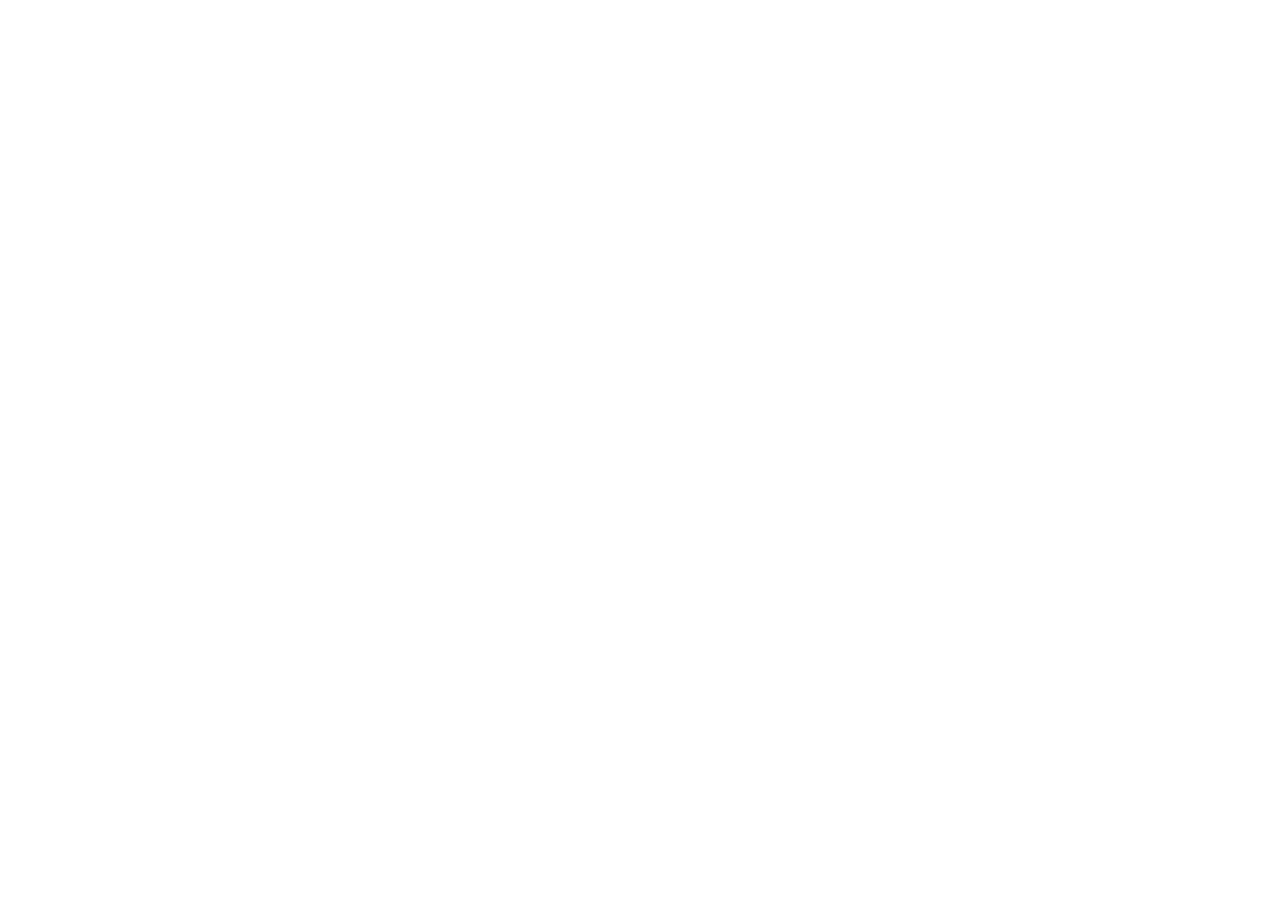
==== commit 0c729c18: "Humanized Voice 2.0: Natural Indic prosody, human breath pauses, Indian voice presets, and acoustic " ====
--- a/index.html
+++ b/index.html
@@ -12,8 +12,8 @@
     <meta name="format-detection" content="telephone=no" />
     <meta name="description" content="Sovereign Gen AI Platform for Automated Content Transformation — Single-pass multi-format intelligence engine." />
     <title>OmniTransform AI — HRL | SIH 2026 (PS-26154)</title>
-    <script type="module" crossorigin src="./assets/index-B6zOBcQV.js"></script>
-    <link rel="stylesheet" crossorigin href="./assets/index-CKqh0RVK.css">
+    <script type="module" crossorigin src="./assets/index-zydHWSJe.js"></script>
+    <link rel="stylesheet" crossorigin href="./assets/index-BCkOthF1.css">
   </head>
   <body class="min-h-screen bg-zinc-50 text-[#1D1D1F] overflow-x-hidden antialiased">
     <div id="root"></div>
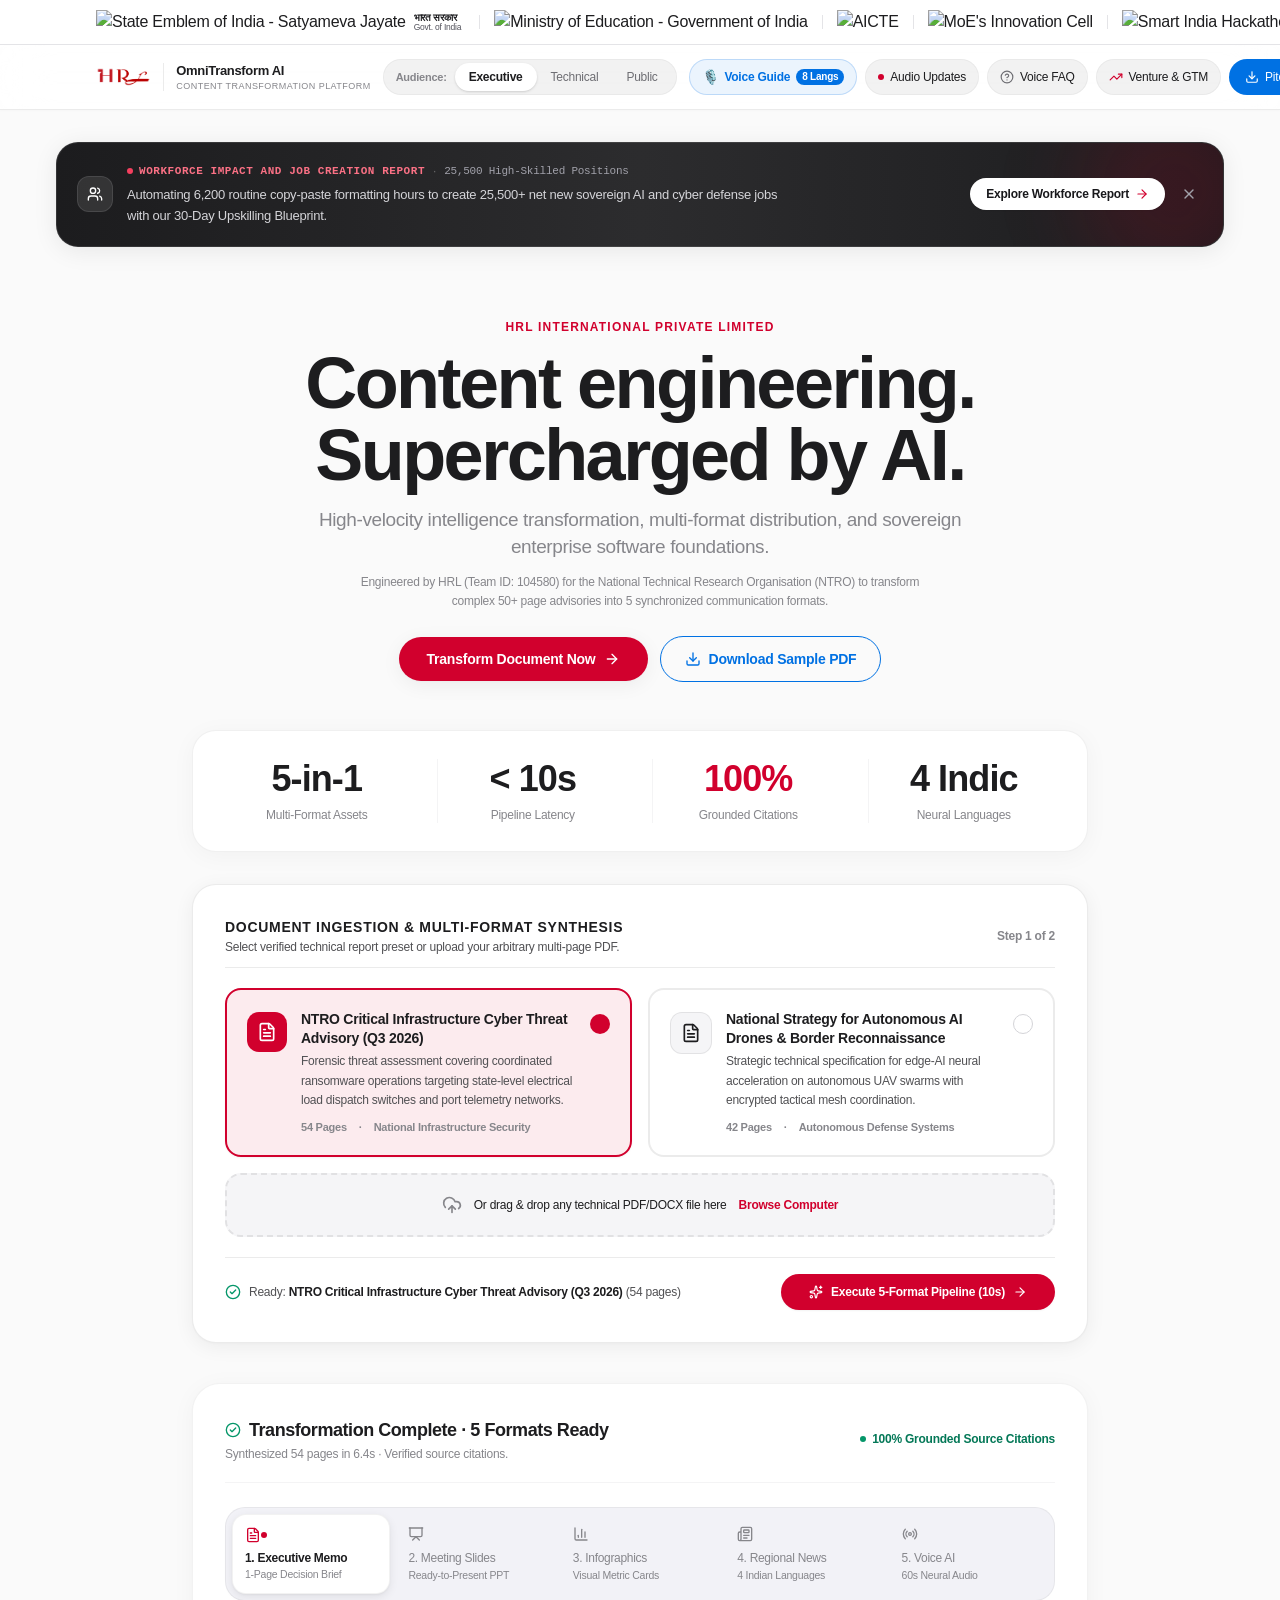
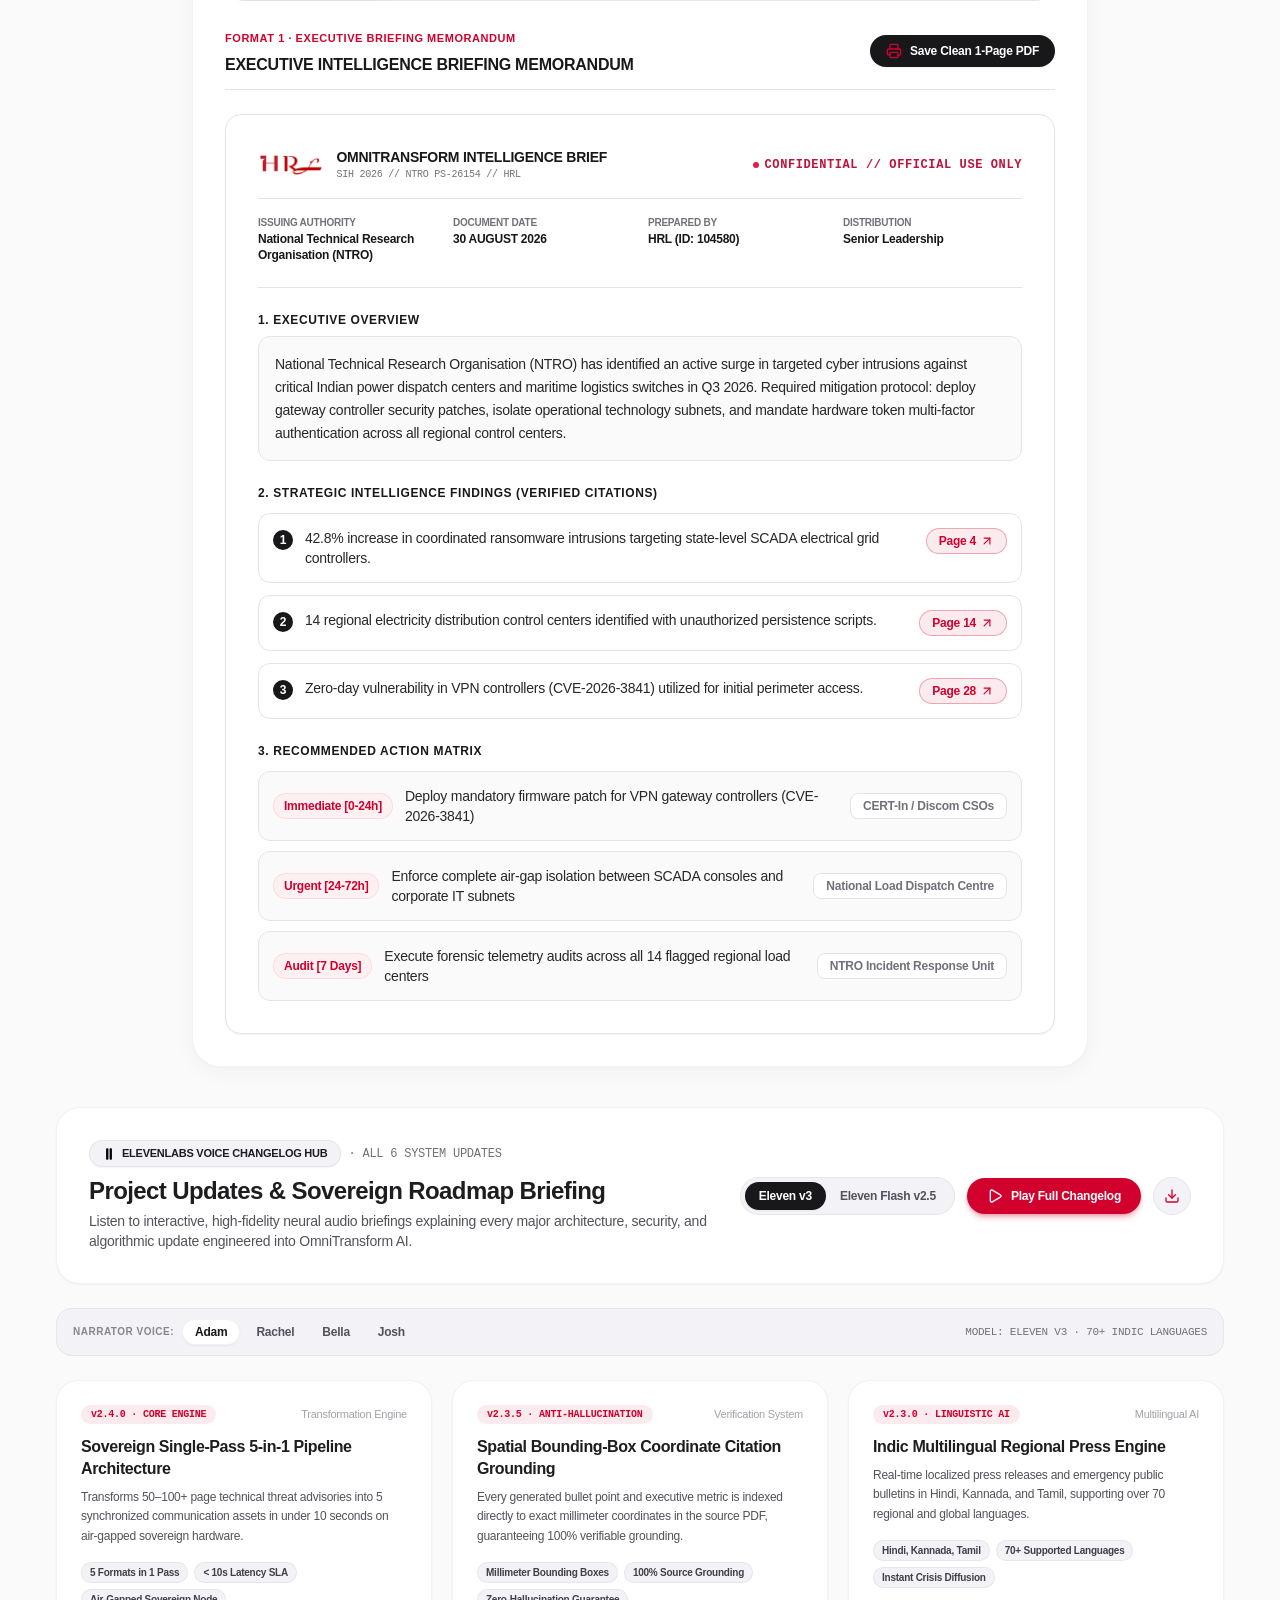
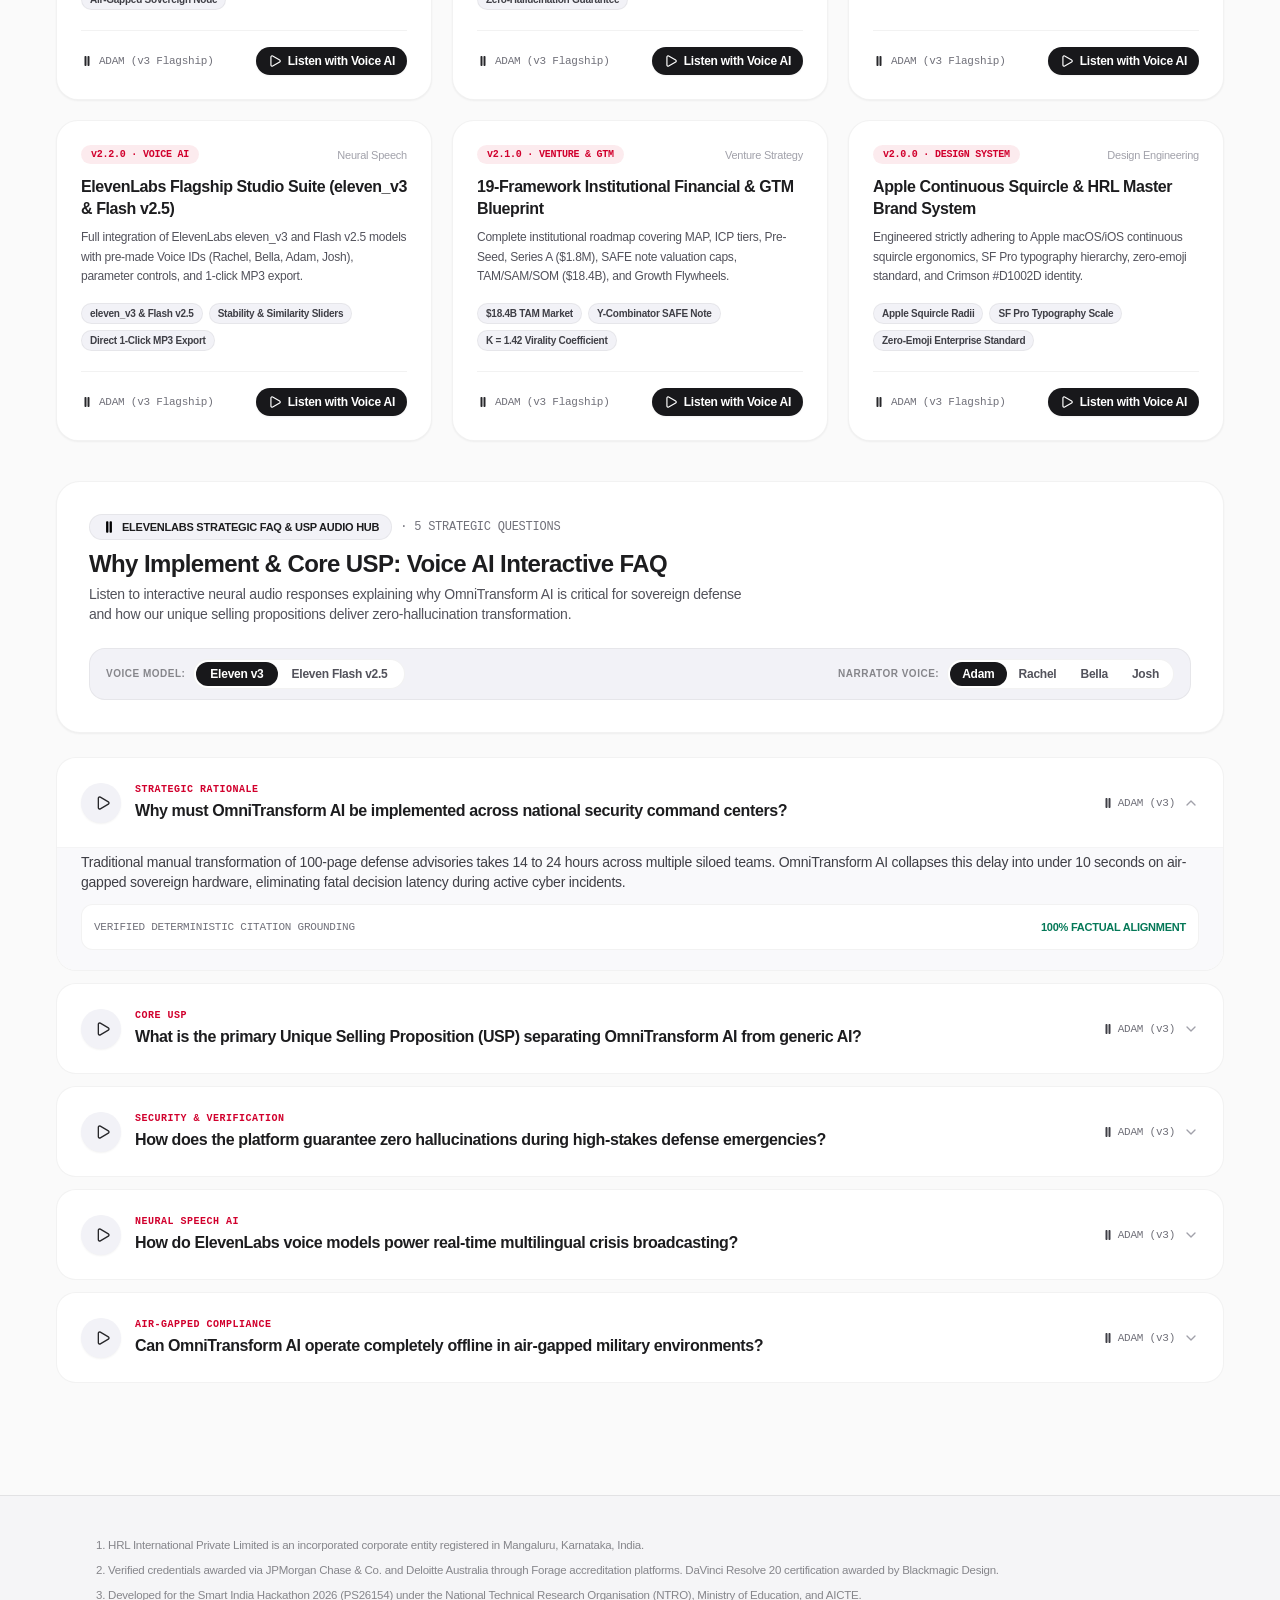
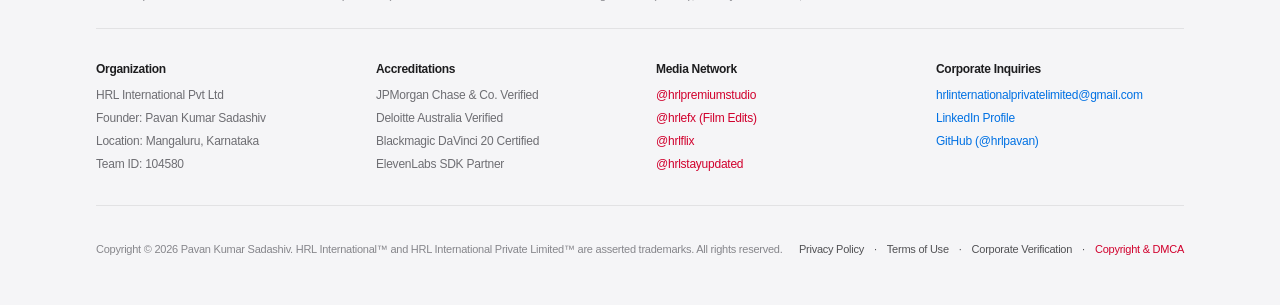
==== commit ab894bfb: "Eliminate all emojis across Navbar, Modal, and Tabs; replace with crisp Lucide SVG icons and Apple t" ====
--- a/index.html
+++ b/index.html
@@ -12,8 +12,8 @@
     <meta name="format-detection" content="telephone=no" />
     <meta name="description" content="Sovereign Gen AI Platform for Automated Content Transformation — Single-pass multi-format intelligence engine." />
     <title>OmniTransform AI — HRL | SIH 2026 (PS-26154)</title>
-    <script type="module" crossorigin src="./assets/index-zydHWSJe.js"></script>
-    <link rel="stylesheet" crossorigin href="./assets/index-BCkOthF1.css">
+    <script type="module" crossorigin src="./assets/index-CQ6SwyAt.js"></script>
+    <link rel="stylesheet" crossorigin href="./assets/index-BV2rOtOG.css">
   </head>
   <body class="min-h-screen bg-zinc-50 text-[#1D1D1F] overflow-x-hidden antialiased">
     <div id="root"></div>
--- a/assets/index-BV2rOtOG.css
+++ b/assets/index-BV2rOtOG.css
@@ -0,0 +1 @@
+*,:before,:after,::backdrop{--tw-border-spacing-x:0;--tw-border-spacing-y:0;--tw-translate-x:0;--tw-translate-y:0;--tw-rotate:0;--tw-skew-x:0;--tw-skew-y:0;--tw-scale-x:1;--tw-scale-y:1;--tw-pan-x: ;--tw-pan-y: ;--tw-pinch-zoom: ;--tw-scroll-snap-strictness:proximity;--tw-gradient-from-position: ;--tw-gradient-via-position: ;--tw-gradient-to-position: ;--tw-ordinal: ;--tw-slashed-zero: ;--tw-numeric-figure: ;--tw-numeric-spacing: ;--tw-numeric-fraction: ;--tw-ring-inset: ;--tw-ring-offset-width:0px;--tw-ring-offset-color:#fff;--tw-ring-color:#3b82f680;--tw-ring-offset-shadow:0 0 #0000;--tw-ring-shadow:0 0 #0000;--tw-shadow:0 0 #0000;--tw-shadow-colored:0 0 #0000;--tw-blur: ;--tw-brightness: ;--tw-contrast: ;--tw-grayscale: ;--tw-hue-rotate: ;--tw-invert: ;--tw-saturate: ;--tw-sepia: ;--tw-drop-shadow: ;--tw-backdrop-blur: ;--tw-backdrop-brightness: ;--tw-backdrop-contrast: ;--tw-backdrop-grayscale: ;--tw-backdrop-hue-rotate: ;--tw-backdrop-invert: ;--tw-backdrop-opacity: ;--tw-backdrop-saturate: ;--tw-backdrop-sepia: ;--tw-contain-size: ;--tw-contain-layout: ;--tw-contain-paint: ;--tw-contain-style: }*,:before,:after{box-sizing:border-box;border:0 solid #e5e7eb}:before,:after{--tw-content:""}html,:host{-webkit-text-size-adjust:100%;tab-size:4;font-feature-settings:normal;font-variation-settings:normal;-webkit-tap-highlight-color:transparent;font-family:-apple-system,BlinkMacSystemFont,SF Pro Display,SF Pro Text,Segoe UI,Roboto,Helvetica,Arial,sans-serif;line-height:1.5}body{line-height:inherit;margin:0}hr{height:0;color:inherit;border-top-width:1px}abbr:where([title]){-webkit-text-decoration:underline dotted;text-decoration:underline dotted}h1,h2,h3,h4,h5,h6{font-size:inherit;font-weight:inherit}a{color:inherit;-webkit-text-decoration:inherit;text-decoration:inherit}b,strong{font-weight:bolder}code,kbd,samp,pre{font-feature-settings:normal;font-variation-settings:normal;font-family:ui-monospace,SF Mono,Cascadia Code,Menlo,monospace;font-size:1em}small{font-size:80%}sub,sup{vertical-align:baseline;font-size:75%;line-height:0;position:relative}sub{bottom:-.25em}sup{top:-.5em}table{text-indent:0;border-color:inherit;border-collapse:collapse}button,input,optgroup,select,textarea{font-feature-settings:inherit;font-variation-settings:inherit;font-family:inherit;font-size:100%;font-weight:inherit;line-height:inherit;letter-spacing:inherit;color:inherit;margin:0;padding:0}button,select{text-transform:none}button,input:where([type=button]),input:where([type=reset]),input:where([type=submit]){-webkit-appearance:button;background-color:#0000;background-image:none}:-moz-focusring{outline:auto}:-moz-ui-invalid{box-shadow:none}progress{vertical-align:baseline}::-webkit-inner-spin-button{height:auto}::-webkit-outer-spin-button{height:auto}[type=search]{-webkit-appearance:textfield;outline-offset:-2px}::-webkit-search-decoration{-webkit-appearance:none}::-webkit-file-upload-button{-webkit-appearance:button;font:inherit}summary{display:list-item}blockquote,dl,dd,h1,h2,h3,h4,h5,h6,hr,figure,p,pre{margin:0}fieldset{margin:0;padding:0}legend{padding:0}ol,ul,menu{margin:0;padding:0;list-style:none}dialog{padding:0}textarea{resize:vertical}input::-moz-placeholder{opacity:1;color:#9ca3af}textarea::-moz-placeholder{opacity:1;color:#9ca3af}input::placeholder,textarea::placeholder{opacity:1;color:#9ca3af}button,[role=button]{cursor:pointer}:disabled{cursor:default}img,svg,video,canvas,audio,iframe,embed,object{vertical-align:middle;display:block}img,video{max-width:100%;height:auto}[hidden]:where(:not([hidden=until-found])){display:none}html{-webkit-tap-highlight-color:transparent;font-feature-settings:"cv02", "cv03", "cv04", "cv11"}body{--tw-bg-opacity:1;background-color:rgb(245 245 247/var(--tw-bg-opacity,1));--tw-text-opacity:1;color:rgb(29 29 31/var(--tw-text-opacity,1));-webkit-font-smoothing:antialiased;-moz-osx-font-smoothing:grayscale;font-family:-apple-system,BlinkMacSystemFont,SF Pro Display,SF Pro Text,Segoe UI,Roboto,Helvetica,Arial,sans-serif}body ::selection{--tw-bg-opacity:1;background-color:rgb(0 113 227/var(--tw-bg-opacity,1));--tw-text-opacity:1;color:rgb(255 255 255/var(--tw-text-opacity,1))}body::selection{--tw-bg-opacity:1;background-color:rgb(0 113 227/var(--tw-bg-opacity,1));--tw-text-opacity:1;color:rgb(255 255 255/var(--tw-text-opacity,1))}body{-webkit-font-smoothing:antialiased;-moz-osx-font-smoothing:grayscale;letter-spacing:-.015em}.container{width:100%}@media (width>=375px){.container{max-width:375px}}@media (width>=640px){.container{max-width:640px}}@media (width>=768px){.container{max-width:768px}}@media (width>=1024px){.container{max-width:1024px}}@media (width>=1280px){.container{max-width:1280px}}@media (width>=1536px){.container{max-width:1536px}}@media (width>=1920px){.container{max-width:1920px}}@media (width>=2560px){.container{max-width:2560px}}.pointer-events-none{pointer-events:none}.fixed{position:fixed}.absolute{position:absolute}.relative{position:relative}.sticky{position:sticky}.inset-0{inset:0}.inset-4{inset:1rem}.-right-12{right:-3rem}.-top-12{top:-3rem}.right-4{right:1rem}.top-0{top:0}.top-4{top:1rem}.isolate{isolation:isolate}.z-10{z-index:10}.z-20{z-index:20}.z-50{z-index:50}.z-\[100000\]{z-index:100000}.z-\[99999\]{z-index:99999}.mx-auto{margin-left:auto;margin-right:auto}.my-2{margin-top:.5rem;margin-bottom:.5rem}.my-3{margin-top:.75rem;margin-bottom:.75rem}.my-5{margin-top:1.25rem;margin-bottom:1.25rem}.my-6{margin-top:1.5rem;margin-bottom:1.5rem}.my-8{margin-top:2rem;margin-bottom:2rem}.my-auto{margin-top:auto;margin-bottom:auto}.mb-0\.5{margin-bottom:.125rem}.mb-1{margin-bottom:.25rem}.mb-10{margin-bottom:2.5rem}.mb-12{margin-bottom:3rem}.mb-2{margin-bottom:.5rem}.mb-3{margin-bottom:.75rem}.mb-3\.5{margin-bottom:.875rem}.mb-4{margin-bottom:1rem}.mb-5{margin-bottom:1.25rem}.mb-6{margin-bottom:1.5rem}.ml-0\.5{margin-left:.125rem}.mt-0\.5{margin-top:.125rem}.mt-1{margin-top:.25rem}.mt-1\.5{margin-top:.375rem}.mt-12{margin-top:3rem}.mt-2{margin-top:.5rem}.mt-20{margin-top:5rem}.mt-4{margin-top:1rem}.mt-5{margin-top:1.25rem}.mt-6{margin-top:1.5rem}.mt-8{margin-top:2rem}.block{display:block}.flex{display:flex}.inline-flex{display:inline-flex}.grid{display:grid}.hidden{display:none}.aspect-\[16\/9\]{aspect-ratio:16/9}.h-1\.5{height:.375rem}.h-10{height:2.5rem}.h-12{height:3rem}.h-14{height:3.5rem}.h-2{height:.5rem}.h-3{height:.75rem}.h-3\.5{height:.875rem}.h-4{height:1rem}.h-48{height:12rem}.h-5{height:1.25rem}.h-6{height:1.5rem}.h-7{height:1.75rem}.h-8{height:2rem}.h-9{height:2.25rem}.h-full{height:100%}.max-h-6{max-height:1.5rem}.max-h-\[85vh\]{max-height:85vh}.max-h-\[88vh\]{max-height:88vh}.max-h-\[90vh\]{max-height:90vh}.max-h-\[92vh\]{max-height:92vh}.min-h-screen{min-height:100vh}.w-1{width:.25rem}.w-1\.5{width:.375rem}.w-10{width:2.5rem}.w-12{width:3rem}.w-2{width:.5rem}.w-3{width:.75rem}.w-3\.5{width:.875rem}.w-4{width:1rem}.w-48{width:12rem}.w-5{width:1.25rem}.w-7{width:1.75rem}.w-8{width:2rem}.w-9{width:2.25rem}.w-auto{width:auto}.w-full{width:100%}.w-px{width:1px}.max-w-2xl{max-width:42rem}.max-w-3xl{max-width:48rem}.max-w-4xl{max-width:56rem}.max-w-5xl{max-width:64rem}.max-w-6xl{max-width:72rem}.max-w-\[1500px\]{max-width:1500px}.max-w-md{max-width:28rem}.max-w-xl{max-width:36rem}.flex-1{flex:1}.shrink-0{flex-shrink:0}.translate-x-0\.5{--tw-translate-x:.125rem;transform:translate(var(--tw-translate-x), var(--tw-translate-y)) rotate(var(--tw-rotate)) skewX(var(--tw-skew-x)) skewY(var(--tw-skew-y)) scaleX(var(--tw-scale-x)) scaleY(var(--tw-scale-y))}.rotate-180{--tw-rotate:180deg;transform:translate(var(--tw-translate-x), var(--tw-translate-y)) rotate(var(--tw-rotate)) skewX(var(--tw-skew-x)) skewY(var(--tw-skew-y)) scaleX(var(--tw-scale-x)) scaleY(var(--tw-scale-y))}.scale-\[1\.02\]{--tw-scale-x:1.02;--tw-scale-y:1.02;transform:translate(var(--tw-translate-x), var(--tw-translate-y)) rotate(var(--tw-rotate)) skewX(var(--tw-skew-x)) skewY(var(--tw-skew-y)) scaleX(var(--tw-scale-x)) scaleY(var(--tw-scale-y))}.transform{transform:translate(var(--tw-translate-x), var(--tw-translate-y)) rotate(var(--tw-rotate)) skewX(var(--tw-skew-x)) skewY(var(--tw-skew-y)) scaleX(var(--tw-scale-x)) scaleY(var(--tw-scale-y))}@keyframes ping{75%,to{opacity:0;transform:scale(2)}}.animate-ping{animation:1s cubic-bezier(0,0,.2,1) infinite ping}@keyframes pulse{50%{opacity:.5}}.animate-pulse{animation:2s cubic-bezier(.4,0,.6,1) infinite pulse}@keyframes spin{to{transform:rotate(360deg)}}.animate-spin{animation:1s linear infinite spin}.cursor-pointer{cursor:pointer}.select-none{-webkit-user-select:none;user-select:none}.grid-cols-1{grid-template-columns:repeat(1,minmax(0,1fr))}.grid-cols-2{grid-template-columns:repeat(2,minmax(0,1fr))}.flex-col{flex-direction:column}.flex-wrap{flex-wrap:wrap}.items-start{align-items:flex-start}.items-center{align-items:center}.items-stretch{align-items:stretch}.justify-end{justify-content:flex-end}.justify-center{justify-content:center}.justify-between{justify-content:space-between}.gap-1{gap:.25rem}.gap-1\.5{gap:.375rem}.gap-2{gap:.5rem}.gap-2\.5{gap:.625rem}.gap-3{gap:.75rem}.gap-3\.5{gap:.875rem}.gap-4{gap:1rem}.gap-5{gap:1.25rem}.gap-6{gap:1.5rem}.gap-x-2\.5{-moz-column-gap:.625rem;column-gap:.625rem}.gap-y-1{row-gap:.25rem}.space-x-2\.5>:not([hidden])~:not([hidden]){--tw-space-x-reverse:0;margin-right:calc(.625rem * var(--tw-space-x-reverse));margin-left:calc(.625rem * calc(1 - var(--tw-space-x-reverse)))}.space-y-1\.5>:not([hidden])~:not([hidden]){--tw-space-y-reverse:0;margin-top:calc(.375rem * calc(1 - var(--tw-space-y-reverse)));margin-bottom:calc(.375rem * var(--tw-space-y-reverse))}.space-y-10>:not([hidden])~:not([hidden]){--tw-space-y-reverse:0;margin-top:calc(2.5rem * calc(1 - var(--tw-space-y-reverse)));margin-bottom:calc(2.5rem * var(--tw-space-y-reverse))}.space-y-2>:not([hidden])~:not([hidden]){--tw-space-y-reverse:0;margin-top:calc(.5rem * calc(1 - var(--tw-space-y-reverse)));margin-bottom:calc(.5rem * var(--tw-space-y-reverse))}.space-y-2\.5>:not([hidden])~:not([hidden]){--tw-space-y-reverse:0;margin-top:calc(.625rem * calc(1 - var(--tw-space-y-reverse)));margin-bottom:calc(.625rem * var(--tw-space-y-reverse))}.space-y-3>:not([hidden])~:not([hidden]){--tw-space-y-reverse:0;margin-top:calc(.75rem * calc(1 - var(--tw-space-y-reverse)));margin-bottom:calc(.75rem * var(--tw-space-y-reverse))}.space-y-3\.5>:not([hidden])~:not([hidden]){--tw-space-y-reverse:0;margin-top:calc(.875rem * calc(1 - var(--tw-space-y-reverse)));margin-bottom:calc(.875rem * var(--tw-space-y-reverse))}.space-y-4>:not([hidden])~:not([hidden]){--tw-space-y-reverse:0;margin-top:calc(1rem * calc(1 - var(--tw-space-y-reverse)));margin-bottom:calc(1rem * var(--tw-space-y-reverse))}.space-y-6>:not([hidden])~:not([hidden]){--tw-space-y-reverse:0;margin-top:calc(1.5rem * calc(1 - var(--tw-space-y-reverse)));margin-bottom:calc(1.5rem * var(--tw-space-y-reverse))}.space-y-8>:not([hidden])~:not([hidden]){--tw-space-y-reverse:0;margin-top:calc(2rem * calc(1 - var(--tw-space-y-reverse)));margin-bottom:calc(2rem * var(--tw-space-y-reverse))}.divide-y>:not([hidden])~:not([hidden]){--tw-divide-y-reverse:0;border-top-width:calc(1px * calc(1 - var(--tw-divide-y-reverse)));border-bottom-width:calc(1px * var(--tw-divide-y-reverse))}.divide-zinc-100>:not([hidden])~:not([hidden]){--tw-divide-opacity:1;border-color:rgb(244 244 245/var(--tw-divide-opacity,1))}.self-start{align-self:flex-start}.overflow-hidden{overflow:hidden}.overflow-x-auto{overflow-x:auto}.overflow-y-auto{overflow-y:auto}.overflow-x-hidden{overflow-x:hidden}.scroll-smooth{scroll-behavior:smooth}.truncate{text-overflow:ellipsis;white-space:nowrap;overflow:hidden}.whitespace-nowrap{white-space:nowrap}.break-all{word-break:break-all}.rounded{border-radius:.25rem}.rounded-2xl{border-radius:1rem}.rounded-3xl{border-radius:1.5rem}.rounded-\[14px\]{border-radius:14px}.rounded-\[20px\]{border-radius:20px}.rounded-\[22px\]{border-radius:22px}.rounded-\[24px\]{border-radius:24px}.rounded-\[28px\]{border-radius:28px}.rounded-full{border-radius:9999px}.rounded-lg{border-radius:.5rem}.rounded-md{border-radius:.375rem}.rounded-xl{border-radius:.75rem}.border{border-width:1px}.border-2{border-width:2px}.border-b{border-bottom-width:1px}.border-l{border-left-width:1px}.border-l-4{border-left-width:4px}.border-t{border-top-width:1px}.border-dashed{border-style:dashed}.border-\[\#0071E3\]{--tw-border-opacity:1;border-color:rgb(0 113 227/var(--tw-border-opacity,1))}.border-\[\#0071E3\]\/20{border-color:#0071e333}.border-amber-300{--tw-border-opacity:1;border-color:rgb(252 211 77/var(--tw-border-opacity,1))}.border-black\/10{border-color:#0000001a}.border-black\/5{border-color:#0000000d}.border-black\/\[0\.04\]{border-color:#0000000a}.border-black\/\[0\.06\]{border-color:#0000000f}.border-black\/\[0\.08\]{border-color:#00000014}.border-emerald-200{--tw-border-opacity:1;border-color:rgb(167 243 208/var(--tw-border-opacity,1))}.border-hrl-blue{--tw-border-opacity:1;border-color:rgb(0 113 227/var(--tw-border-opacity,1))}.border-hrl-border{border-color:#00000014}.border-hrl-crimson{--tw-border-opacity:1;border-color:rgb(209 0 45/var(--tw-border-opacity,1))}.border-hrl-crimson\/20{border-color:#d1002d33}.border-hrl-crimson\/30{border-color:#d1002d4d}.border-orange-200{--tw-border-opacity:1;border-color:rgb(254 215 170/var(--tw-border-opacity,1))}.border-rose-200\/60{border-color:#fecdd399}.border-white\/10{border-color:#ffffff1a}.border-white\/\[0\.08\]{border-color:#ffffff14}.border-zinc-100{--tw-border-opacity:1;border-color:rgb(244 244 245/var(--tw-border-opacity,1))}.border-zinc-200{--tw-border-opacity:1;border-color:rgb(228 228 231/var(--tw-border-opacity,1))}.border-zinc-300{--tw-border-opacity:1;border-color:rgb(212 212 216/var(--tw-border-opacity,1))}.border-zinc-900{--tw-border-opacity:1;border-color:rgb(24 24 27/var(--tw-border-opacity,1))}.bg-\[\#000000\]\/\[0\.05\]{background-color:#0000000d}.bg-\[\#0071E3\]{--tw-bg-opacity:1;background-color:rgb(0 113 227/var(--tw-bg-opacity,1))}.bg-\[\#0071E3\]\/\[0\.04\]{background-color:#0071e30a}.bg-\[\#0071E3\]\/\[0\.08\]{background-color:#0071e314}.bg-\[\#1D1D1F\]{--tw-bg-opacity:1;background-color:rgb(29 29 31/var(--tw-bg-opacity,1))}.bg-\[\#F2F2F7\]{--tw-bg-opacity:1;background-color:rgb(242 242 247/var(--tw-bg-opacity,1))}.bg-\[\#F5F5F7\]{--tw-bg-opacity:1;background-color:rgb(245 245 247/var(--tw-bg-opacity,1))}.bg-\[\#F9F9FB\]{--tw-bg-opacity:1;background-color:rgb(249 249 251/var(--tw-bg-opacity,1))}.bg-amber-200\/90{background-color:#fde68ae6}.bg-black\/50{background-color:#00000080}.bg-black\/60{background-color:#0009}.bg-black\/70{background-color:#000000b3}.bg-black\/80{background-color:#000c}.bg-black\/\[0\.05\]{background-color:#0000000d}.bg-emerald-100{--tw-bg-opacity:1;background-color:rgb(209 250 229/var(--tw-bg-opacity,1))}.bg-emerald-50{--tw-bg-opacity:1;background-color:rgb(236 253 245/var(--tw-bg-opacity,1))}.bg-emerald-50\/70{background-color:#ecfdf5b3}.bg-emerald-500{--tw-bg-opacity:1;background-color:rgb(16 185 129/var(--tw-bg-opacity,1))}.bg-emerald-600{--tw-bg-opacity:1;background-color:rgb(5 150 105/var(--tw-bg-opacity,1))}.bg-hrl-crimson{--tw-bg-opacity:1;background-color:rgb(209 0 45/var(--tw-bg-opacity,1))}.bg-hrl-crimson-tint{background-color:#d1002d14}.bg-hrl-crimson-tint\/20{background-color:#d1002d33}.bg-hrl-crimson\/15{background-color:#d1002d26}.bg-hrl-surface{--tw-bg-opacity:1;background-color:rgb(245 245 247/var(--tw-bg-opacity,1))}.bg-orange-50{--tw-bg-opacity:1;background-color:rgb(255 247 237/var(--tw-bg-opacity,1))}.bg-orange-600{--tw-bg-opacity:1;background-color:rgb(234 88 12/var(--tw-bg-opacity,1))}.bg-rose-50{--tw-bg-opacity:1;background-color:rgb(255 241 242/var(--tw-bg-opacity,1))}.bg-rose-500{--tw-bg-opacity:1;background-color:rgb(244 63 94/var(--tw-bg-opacity,1))}.bg-rose-600{--tw-bg-opacity:1;background-color:rgb(225 29 72/var(--tw-bg-opacity,1))}.bg-white{--tw-bg-opacity:1;background-color:rgb(255 255 255/var(--tw-bg-opacity,1))}.bg-white\/10{background-color:#ffffff1a}.bg-white\/60{background-color:#fff9}.bg-white\/85{background-color:#ffffffd9}.bg-white\/90{background-color:#ffffffe6}.bg-white\/\[0\.06\]{background-color:#ffffff0f}.bg-zinc-100{--tw-bg-opacity:1;background-color:rgb(244 244 245/var(--tw-bg-opacity,1))}.bg-zinc-200{--tw-bg-opacity:1;background-color:rgb(228 228 231/var(--tw-bg-opacity,1))}.bg-zinc-300{--tw-bg-opacity:1;background-color:rgb(212 212 216/var(--tw-bg-opacity,1))}.bg-zinc-50{--tw-bg-opacity:1;background-color:rgb(250 250 250/var(--tw-bg-opacity,1))}.bg-zinc-500{--tw-bg-opacity:1;background-color:rgb(113 113 122/var(--tw-bg-opacity,1))}.bg-zinc-700{--tw-bg-opacity:1;background-color:rgb(63 63 70/var(--tw-bg-opacity,1))}.bg-zinc-800{--tw-bg-opacity:1;background-color:rgb(39 39 42/var(--tw-bg-opacity,1))}.bg-zinc-900{--tw-bg-opacity:1;background-color:rgb(24 24 27/var(--tw-bg-opacity,1))}.bg-gradient-to-br{background-image:linear-gradient(to bottom right, var(--tw-gradient-stops))}.bg-gradient-to-r{background-image:linear-gradient(to right, var(--tw-gradient-stops))}.bg-gradient-to-t{background-image:linear-gradient(to top, var(--tw-gradient-stops))}.from-\[\#161617\]{--tw-gradient-from:#161617 var(--tw-gradient-from-position);--tw-gradient-to:#16161700 var(--tw-gradient-to-position);--tw-gradient-stops:var(--tw-gradient-from), var(--tw-gradient-to)}.from-\[\#1C1C1E\]{--tw-gradient-from:#1c1c1e var(--tw-gradient-from-position);--tw-gradient-to:#1c1c1e00 var(--tw-gradient-to-position);--tw-gradient-stops:var(--tw-gradient-from), var(--tw-gradient-to)}.from-hrl-crimson{--tw-gradient-from:#d1002d var(--tw-gradient-from-position);--tw-gradient-to:#d1002d00 var(--tw-gradient-to-position);--tw-gradient-stops:var(--tw-gradient-from), var(--tw-gradient-to)}.via-\[\#2C2C2E\]{--tw-gradient-to:#2c2c2e00 var(--tw-gradient-to-position);--tw-gradient-stops:var(--tw-gradient-from), #2c2c2e var(--tw-gradient-via-position), var(--tw-gradient-to)}.via-rose-500{--tw-gradient-to:#f43f5e00 var(--tw-gradient-to-position);--tw-gradient-stops:var(--tw-gradient-from), #f43f5e var(--tw-gradient-via-position), var(--tw-gradient-to)}.to-\[\#0071E3\]{--tw-gradient-to:#0071e3 var(--tw-gradient-to-position)}.to-\[\#0A0A0C\]{--tw-gradient-to:#0a0a0c var(--tw-gradient-to-position)}.to-\[\#1C1C1E\]{--tw-gradient-to:#1c1c1e var(--tw-gradient-to-position)}.to-rose-500{--tw-gradient-to:#f43f5e var(--tw-gradient-to-position)}.fill-current{fill:currentColor}.object-contain{-o-object-fit:contain;object-fit:contain}.p-0\.5{padding:.125rem}.p-1{padding:.25rem}.p-1\.5{padding:.375rem}.p-12{padding:3rem}.p-2{padding:.5rem}.p-2\.5{padding:.625rem}.p-3{padding:.75rem}.p-3\.5{padding:.875rem}.p-4{padding:1rem}.p-5{padding:1.25rem}.p-6{padding:1.5rem}.p-8{padding:2rem}.px-1\.5{padding-left:.375rem;padding-right:.375rem}.px-2{padding-left:.5rem;padding-right:.5rem}.px-2\.5{padding-left:.625rem;padding-right:.625rem}.px-3{padding-left:.75rem;padding-right:.75rem}.px-3\.5{padding-left:.875rem;padding-right:.875rem}.px-4{padding-left:1rem;padding-right:1rem}.px-5{padding-left:1.25rem;padding-right:1.25rem}.px-6{padding-left:1.5rem;padding-right:1.5rem}.px-7{padding-left:1.75rem;padding-right:1.75rem}.py-0\.5{padding-top:.125rem;padding-bottom:.125rem}.py-1{padding-top:.25rem;padding-bottom:.25rem}.py-1\.5{padding-top:.375rem;padding-bottom:.375rem}.py-2{padding-top:.5rem;padding-bottom:.5rem}.py-2\.5{padding-top:.625rem;padding-bottom:.625rem}.py-3{padding-top:.75rem;padding-bottom:.75rem}.py-4{padding-top:1rem;padding-bottom:1rem}.py-8{padding-top:2rem;padding-bottom:2rem}.pb-12{padding-bottom:3rem}.pb-2{padding-bottom:.5rem}.pb-3{padding-bottom:.75rem}.pb-4{padding-bottom:1rem}.pb-5{padding-bottom:1.25rem}.pb-6{padding-bottom:1.5rem}.pl-2\.5{padding-left:.625rem}.pr-1{padding-right:.25rem}.pt-1{padding-top:.25rem}.pt-10{padding-top:2.5rem}.pt-2{padding-top:.5rem}.pt-3{padding-top:.75rem}.pt-4{padding-top:1rem}.pt-8{padding-top:2rem}.text-left{text-align:left}.text-center{text-align:center}.font-mono{font-family:ui-monospace,SF Mono,Cascadia Code,Menlo,monospace}.font-sans{font-family:-apple-system,BlinkMacSystemFont,SF Pro Display,SF Pro Text,Segoe UI,Roboto,Helvetica,Arial,sans-serif}.font-serif{font-family:ui-serif,Georgia,Cambria,Times New Roman,Times,serif}.text-2xl{font-size:1.5rem;line-height:2rem}.text-3xl{font-size:1.875rem;line-height:2.25rem}.text-4xl{font-size:2.25rem;line-height:2.5rem}.text-\[10\.5px\]{font-size:10.5px}.text-\[10px\]{font-size:10px}.text-\[11\.5px\]{font-size:11.5px}.text-\[11px\]{font-size:11px}.text-\[12px\]{font-size:12px}.text-\[8\.5px\]{font-size:8.5px}.text-\[8px\]{font-size:8px}.text-\[9\.5px\]{font-size:9.5px}.text-base{font-size:1rem;line-height:1.5rem}.text-lg{font-size:1.125rem;line-height:1.75rem}.text-sm{font-size:.875rem;line-height:1.25rem}.text-xl{font-size:1.25rem;line-height:1.75rem}.text-xs{font-size:.75rem;line-height:1rem}.font-bold{font-weight:700}.font-extrabold{font-weight:800}.font-medium{font-weight:500}.font-normal{font-weight:400}.font-semibold{font-weight:600}.uppercase{text-transform:uppercase}.capitalize{text-transform:capitalize}.italic{font-style:italic}.leading-\[1\.06\]{line-height:1.06}.leading-\[1\.42\]{line-height:1.42}.leading-\[1\.4\]{line-height:1.4}.leading-none{line-height:1}.leading-normal{line-height:1.5}.leading-relaxed{line-height:1.625}.leading-snug{line-height:1.375}.leading-tight{line-height:1.25}.tracking-\[-0\.02em\]{letter-spacing:-.02em}.tracking-\[-0\.035em\]{letter-spacing:-.035em}.tracking-tight{letter-spacing:-.025em}.tracking-wider{letter-spacing:.05em}.tracking-widest{letter-spacing:.1em}.text-\[\#0071E3\]{--tw-text-opacity:1;color:rgb(0 113 227/var(--tw-text-opacity,1))}.text-\[\#1D1D1F\]{--tw-text-opacity:1;color:rgb(29 29 31/var(--tw-text-opacity,1))}.text-\[\#333336\]{--tw-text-opacity:1;color:rgb(51 51 54/var(--tw-text-opacity,1))}.text-\[\#515154\]{--tw-text-opacity:1;color:rgb(81 81 84/var(--tw-text-opacity,1))}.text-\[\#6E6E73\]{--tw-text-opacity:1;color:rgb(110 110 115/var(--tw-text-opacity,1))}.text-\[\#86868B\]{--tw-text-opacity:1;color:rgb(134 134 139/var(--tw-text-opacity,1))}.text-black{--tw-text-opacity:1;color:rgb(0 0 0/var(--tw-text-opacity,1))}.text-emerald-400{--tw-text-opacity:1;color:rgb(52 211 153/var(--tw-text-opacity,1))}.text-emerald-600{--tw-text-opacity:1;color:rgb(5 150 105/var(--tw-text-opacity,1))}.text-emerald-700{--tw-text-opacity:1;color:rgb(4 120 87/var(--tw-text-opacity,1))}.text-emerald-800{--tw-text-opacity:1;color:rgb(6 95 70/var(--tw-text-opacity,1))}.text-emerald-900{--tw-text-opacity:1;color:rgb(6 78 59/var(--tw-text-opacity,1))}.text-hrl-blue{--tw-text-opacity:1;color:rgb(0 113 227/var(--tw-text-opacity,1))}.text-hrl-body{--tw-text-opacity:1;color:rgb(81 81 84/var(--tw-text-opacity,1))}.text-hrl-crimson{--tw-text-opacity:1;color:rgb(209 0 45/var(--tw-text-opacity,1))}.text-hrl-dark{--tw-text-opacity:1;color:rgb(29 29 31/var(--tw-text-opacity,1))}.text-hrl-muted{--tw-text-opacity:1;color:rgb(134 134 139/var(--tw-text-opacity,1))}.text-rose-400{--tw-text-opacity:1;color:rgb(251 113 133/var(--tw-text-opacity,1))}.text-rose-700{--tw-text-opacity:1;color:rgb(190 18 60/var(--tw-text-opacity,1))}.text-white{--tw-text-opacity:1;color:rgb(255 255 255/var(--tw-text-opacity,1))}.text-white\/30{color:#ffffff4d}.text-white\/80{color:#fffc}.text-zinc-300{--tw-text-opacity:1;color:rgb(212 212 216/var(--tw-text-opacity,1))}.text-zinc-400{--tw-text-opacity:1;color:rgb(161 161 170/var(--tw-text-opacity,1))}.text-zinc-500{--tw-text-opacity:1;color:rgb(113 113 122/var(--tw-text-opacity,1))}.text-zinc-600{--tw-text-opacity:1;color:rgb(82 82 91/var(--tw-text-opacity,1))}.text-zinc-700{--tw-text-opacity:1;color:rgb(63 63 70/var(--tw-text-opacity,1))}.text-zinc-800{--tw-text-opacity:1;color:rgb(39 39 42/var(--tw-text-opacity,1))}.text-zinc-900{--tw-text-opacity:1;color:rgb(24 24 27/var(--tw-text-opacity,1))}.text-zinc-950{--tw-text-opacity:1;color:rgb(9 9 11/var(--tw-text-opacity,1))}.antialiased{-webkit-font-smoothing:antialiased;-moz-osx-font-smoothing:grayscale}.shadow-2xl{--tw-shadow:0 25px 50px -12px #00000040;--tw-shadow-colored:0 25px 50px -12px var(--tw-shadow-color);box-shadow:var(--tw-ring-offset-shadow,0 0 #0000), var(--tw-ring-shadow,0 0 #0000), var(--tw-shadow)}.shadow-\[0_12px_36px_rgba\(0\,0\,0\,0\.3\)\]{--tw-shadow:0 12px 36px #0000004d;--tw-shadow-colored:0 12px 36px var(--tw-shadow-color);box-shadow:var(--tw-ring-offset-shadow,0 0 #0000), var(--tw-ring-shadow,0 0 #0000), var(--tw-shadow)}.shadow-\[0_16px_40px_rgba\(0\,0\,0\,0\.3\)\]{--tw-shadow:0 16px 40px #0000004d;--tw-shadow-colored:0 16px 40px var(--tw-shadow-color);box-shadow:var(--tw-ring-offset-shadow,0 0 #0000), var(--tw-ring-shadow,0 0 #0000), var(--tw-shadow)}.shadow-\[0_1px_2px_rgba\(0\,0\,0\,0\.02\)\]{--tw-shadow:0 1px 2px #00000005;--tw-shadow-colored:0 1px 2px var(--tw-shadow-color);box-shadow:var(--tw-ring-offset-shadow,0 0 #0000), var(--tw-ring-shadow,0 0 #0000), var(--tw-shadow)}.shadow-\[0_1px_3px_rgba\(0\,0\,0\,0\.1\)\,0_1px_2px_rgba\(0\,0\,0\,0\.06\)\]{--tw-shadow:0 1px 3px #0000001a,0 1px 2px #0000000f;--tw-shadow-colored:0 1px 3px var(--tw-shadow-color), 0 1px 2px var(--tw-shadow-color);box-shadow:var(--tw-ring-offset-shadow,0 0 #0000), var(--tw-ring-shadow,0 0 #0000), var(--tw-shadow)}.shadow-\[0_3px_10px_rgba\(0\,0\,0\,0\.08\)\,0_1px_2px_rgba\(0\,0\,0\,0\.04\)\]{--tw-shadow:0 3px 10px #00000014,0 1px 2px #0000000a;--tw-shadow-colored:0 3px 10px var(--tw-shadow-color), 0 1px 2px var(--tw-shadow-color);box-shadow:var(--tw-ring-offset-shadow,0 0 #0000), var(--tw-ring-shadow,0 0 #0000), var(--tw-shadow)}.shadow-\[0_4px_24px_rgba\(0\,0\,0\,0\.04\)\,0_1px_2px_rgba\(0\,0\,0\,0\.02\)\]{--tw-shadow:0 4px 24px #0000000a,0 1px 2px #00000005;--tw-shadow-colored:0 4px 24px var(--tw-shadow-color), 0 1px 2px var(--tw-shadow-color);box-shadow:var(--tw-ring-offset-shadow,0 0 #0000), var(--tw-ring-shadow,0 0 #0000), var(--tw-shadow)}.shadow-\[0_4px_24px_rgba\(0\,0\,0\,0\.04\)\]{--tw-shadow:0 4px 24px #0000000a;--tw-shadow-colored:0 4px 24px var(--tw-shadow-color);box-shadow:var(--tw-ring-offset-shadow,0 0 #0000), var(--tw-ring-shadow,0 0 #0000), var(--tw-shadow)}.shadow-\[0_4px_24px_rgba\(0\,0\,0\,0\.08\)\]{--tw-shadow:0 4px 24px #00000014;--tw-shadow-colored:0 4px 24px var(--tw-shadow-color);box-shadow:var(--tw-ring-offset-shadow,0 0 #0000), var(--tw-ring-shadow,0 0 #0000), var(--tw-shadow)}.shadow-hrl-card{--tw-shadow:0 4px 20px #0000000f, 0 1px 2px #00000005;--tw-shadow-colored:0 4px 20px var(--tw-shadow-color), 0 1px 2px var(--tw-shadow-color);box-shadow:var(--tw-ring-offset-shadow,0 0 #0000), var(--tw-ring-shadow,0 0 #0000), var(--tw-shadow)}.shadow-md{--tw-shadow:0 4px 6px -1px #0000001a, 0 2px 4px -2px #0000001a;--tw-shadow-colored:0 4px 6px -1px var(--tw-shadow-color), 0 2px 4px -2px var(--tw-shadow-color);box-shadow:var(--tw-ring-offset-shadow,0 0 #0000), var(--tw-ring-shadow,0 0 #0000), var(--tw-shadow)}.shadow-none{--tw-shadow:0 0 #0000;--tw-shadow-colored:0 0 #0000;box-shadow:var(--tw-ring-offset-shadow,0 0 #0000), var(--tw-ring-shadow,0 0 #0000), var(--tw-shadow)}.shadow-sm{--tw-shadow:0 1px 2px 0 #0000000d;--tw-shadow-colored:0 1px 2px 0 var(--tw-shadow-color);box-shadow:var(--tw-ring-offset-shadow,0 0 #0000), var(--tw-ring-shadow,0 0 #0000), var(--tw-shadow)}.shadow-xl{--tw-shadow:0 20px 25px -5px #0000001a, 0 8px 10px -6px #0000001a;--tw-shadow-colored:0 20px 25px -5px var(--tw-shadow-color), 0 8px 10px -6px var(--tw-shadow-color);box-shadow:var(--tw-ring-offset-shadow,0 0 #0000), var(--tw-ring-shadow,0 0 #0000), var(--tw-shadow)}.shadow-hrl-crimson\/30{--tw-shadow-color:#d1002d4d;--tw-shadow:var(--tw-shadow-colored)}.ring-1{--tw-ring-offset-shadow:var(--tw-ring-inset) 0 0 0 var(--tw-ring-offset-width) var(--tw-ring-offset-color);--tw-ring-shadow:var(--tw-ring-inset) 0 0 0 calc(1px + var(--tw-ring-offset-width)) var(--tw-ring-color);box-shadow:var(--tw-ring-offset-shadow), var(--tw-ring-shadow), var(--tw-shadow,0 0 #0000)}.ring-2{--tw-ring-offset-shadow:var(--tw-ring-inset) 0 0 0 var(--tw-ring-offset-width) var(--tw-ring-offset-color);--tw-ring-shadow:var(--tw-ring-inset) 0 0 0 calc(2px + var(--tw-ring-offset-width)) var(--tw-ring-color);box-shadow:var(--tw-ring-offset-shadow), var(--tw-ring-shadow), var(--tw-shadow,0 0 #0000)}.ring-\[\#0071E3\]{--tw-ring-opacity:1;--tw-ring-color:rgb(0 113 227/var(--tw-ring-opacity,1))}.ring-\[\#0071E3\]\/30{--tw-ring-color:#0071e34d}.ring-hrl-crimson\/20{--tw-ring-color:#d1002d33}.blur-2xl{--tw-blur:blur(40px);filter:var(--tw-blur) var(--tw-brightness) var(--tw-contrast) var(--tw-grayscale) var(--tw-hue-rotate) var(--tw-invert) var(--tw-saturate) var(--tw-sepia) var(--tw-drop-shadow)}.filter{filter:var(--tw-blur) var(--tw-brightness) var(--tw-contrast) var(--tw-grayscale) var(--tw-hue-rotate) var(--tw-invert) var(--tw-saturate) var(--tw-sepia) var(--tw-drop-shadow)}.backdrop-blur-md{--tw-backdrop-blur:blur(12px);-webkit-backdrop-filter:var(--tw-backdrop-blur) var(--tw-backdrop-brightness) var(--tw-backdrop-contrast) var(--tw-backdrop-grayscale) var(--tw-backdrop-hue-rotate) var(--tw-backdrop-invert) var(--tw-backdrop-opacity) var(--tw-backdrop-saturate) var(--tw-backdrop-sepia);backdrop-filter:var(--tw-backdrop-blur) var(--tw-backdrop-brightness) var(--tw-backdrop-contrast) var(--tw-backdrop-grayscale) var(--tw-backdrop-hue-rotate) var(--tw-backdrop-invert) var(--tw-backdrop-opacity) var(--tw-backdrop-saturate) var(--tw-backdrop-sepia)}.backdrop-blur-sm{--tw-backdrop-blur:blur(4px);-webkit-backdrop-filter:var(--tw-backdrop-blur) var(--tw-backdrop-brightness) var(--tw-backdrop-contrast) var(--tw-backdrop-grayscale) var(--tw-backdrop-hue-rotate) var(--tw-backdrop-invert) var(--tw-backdrop-opacity) var(--tw-backdrop-saturate) var(--tw-backdrop-sepia);backdrop-filter:var(--tw-backdrop-blur) var(--tw-backdrop-brightness) var(--tw-backdrop-contrast) var(--tw-backdrop-grayscale) var(--tw-backdrop-hue-rotate) var(--tw-backdrop-invert) var(--tw-backdrop-opacity) var(--tw-backdrop-saturate) var(--tw-backdrop-sepia)}.backdrop-blur-xl{--tw-backdrop-blur:blur(24px);-webkit-backdrop-filter:var(--tw-backdrop-blur) var(--tw-backdrop-brightness) var(--tw-backdrop-contrast) var(--tw-backdrop-grayscale) var(--tw-backdrop-hue-rotate) var(--tw-backdrop-invert) var(--tw-backdrop-opacity) var(--tw-backdrop-saturate) var(--tw-backdrop-sepia);backdrop-filter:var(--tw-backdrop-blur) var(--tw-backdrop-brightness) var(--tw-backdrop-contrast) var(--tw-backdrop-grayscale) var(--tw-backdrop-hue-rotate) var(--tw-backdrop-invert) var(--tw-backdrop-opacity) var(--tw-backdrop-saturate) var(--tw-backdrop-sepia)}.transition{transition-property:color,background-color,border-color,text-decoration-color,fill,stroke,opacity,box-shadow,transform,filter,-webkit-backdrop-filter,backdrop-filter;transition-duration:.15s;transition-timing-function:cubic-bezier(.4,0,.2,1)}.transition-all{transition-property:all;transition-duration:.15s;transition-timing-function:cubic-bezier(.4,0,.2,1)}.transition-colors{transition-property:color,background-color,border-color,text-decoration-color,fill,stroke;transition-duration:.15s;transition-timing-function:cubic-bezier(.4,0,.2,1)}.transition-transform{transition-property:transform;transition-duration:.15s;transition-timing-function:cubic-bezier(.4,0,.2,1)}.duration-150{transition-duration:.15s}.duration-200{transition-duration:.2s}.duration-500{transition-duration:.5s}.ease-out{transition-timing-function:cubic-bezier(0,0,.2,1)}.no-scrollbar::-webkit-scrollbar{display:none}.no-scrollbar{-ms-overflow-style:none;scrollbar-width:none}.apple-press-effect{transition:transform .15s cubic-bezier(.2,0,0,1),opacity .15s}.apple-press-effect:active{transform:scale(.98)}@keyframes freqWave{0%,to{height:6px}50%{height:30px}}.wave-bar-1{animation:1s ease-in-out infinite freqWave}.wave-bar-2{animation:1.2s ease-in-out .15s infinite freqWave}.wave-bar-3{animation:.9s ease-in-out .3s infinite freqWave}.wave-bar-4{animation:1.3s ease-in-out .1s infinite freqWave}.wave-bar-5{animation:1.1s ease-in-out .25s infinite freqWave}@media print{@page{size:A4 portrait;margin:12mm 15mm}body{color:#1d1d1f!important;background:#fff!important;font-size:10.5pt!important;line-height:1.45!important}header,footer,nav,.no-print,.top-motto-bar,.hero-brand-section,.stats-banner-card,.uploader-section,.pipeline-section,.tabs-navigation-strip,.action-buttons-toolbar{display:none!important}.print-document-container{box-shadow:none!important;border:none!important;width:100%!important;max-width:100%!important;margin:0!important;padding:0!important;display:block!important}.print-section{page-break-inside:avoid!important;margin-bottom:10pt!important}.print-citation-badge{color:#1d1d1f!important;background:0 0!important;border:1px solid #1d1d1f!important;padding:1pt 3pt!important;font-size:8.5pt!important;font-weight:700!important}}.hover\:scale-105:hover{--tw-scale-x:1.05;--tw-scale-y:1.05;transform:translate(var(--tw-translate-x), var(--tw-translate-y)) rotate(var(--tw-rotate)) skewX(var(--tw-skew-x)) skewY(var(--tw-skew-y)) scaleX(var(--tw-scale-x)) scaleY(var(--tw-scale-y))}.hover\:border-black\/\[0\.14\]:hover{border-color:#00000024}.hover\:border-zinc-300:hover{--tw-border-opacity:1;border-color:rgb(212 212 216/var(--tw-border-opacity,1))}.hover\:bg-\[\#000000\]\/\[0\.08\]:hover{background-color:#00000014}.hover\:bg-\[\#0071E3\]\/\[0\.14\]:hover{background-color:#0071e324}.hover\:bg-\[\#0077ED\]:hover{--tw-bg-opacity:1;background-color:rgb(0 119 237/var(--tw-bg-opacity,1))}.hover\:bg-\[\#E5E5EA\]:hover{--tw-bg-opacity:1;background-color:rgb(229 229 234/var(--tw-bg-opacity,1))}.hover\:bg-black:hover{--tw-bg-opacity:1;background-color:rgb(0 0 0/var(--tw-bg-opacity,1))}.hover\:bg-hrl-blue-light:hover{--tw-bg-opacity:1;background-color:rgb(235 245 255/var(--tw-bg-opacity,1))}.hover\:bg-hrl-crimson:hover{--tw-bg-opacity:1;background-color:rgb(209 0 45/var(--tw-bg-opacity,1))}.hover\:bg-hrl-crimson-dark:hover{--tw-bg-opacity:1;background-color:rgb(165 0 36/var(--tw-bg-opacity,1))}.hover\:bg-hrl-surface:hover{--tw-bg-opacity:1;background-color:rgb(245 245 247/var(--tw-bg-opacity,1))}.hover\:bg-white:hover{--tw-bg-opacity:1;background-color:rgb(255 255 255/var(--tw-bg-opacity,1))}.hover\:bg-white\/10:hover{background-color:#ffffff1a}.hover\:bg-white\/40:hover{background-color:#fff6}.hover\:bg-zinc-100:hover{--tw-bg-opacity:1;background-color:rgb(244 244 245/var(--tw-bg-opacity,1))}.hover\:bg-zinc-200:hover{--tw-bg-opacity:1;background-color:rgb(228 228 231/var(--tw-bg-opacity,1))}.hover\:bg-zinc-200\/50:hover{background-color:#e4e4e780}.hover\:bg-zinc-200\/70:hover{background-color:#e4e4e7b3}.hover\:bg-zinc-400:hover{--tw-bg-opacity:1;background-color:rgb(161 161 170/var(--tw-bg-opacity,1))}.hover\:bg-zinc-50:hover{--tw-bg-opacity:1;background-color:rgb(250 250 250/var(--tw-bg-opacity,1))}.hover\:bg-zinc-800:hover{--tw-bg-opacity:1;background-color:rgb(39 39 42/var(--tw-bg-opacity,1))}.hover\:bg-zinc-900:hover{--tw-bg-opacity:1;background-color:rgb(24 24 27/var(--tw-bg-opacity,1))}.hover\:text-\[\#1D1D1F\]:hover{--tw-text-opacity:1;color:rgb(29 29 31/var(--tw-text-opacity,1))}.hover\:text-white:hover{--tw-text-opacity:1;color:rgb(255 255 255/var(--tw-text-opacity,1))}.hover\:text-zinc-900:hover{--tw-text-opacity:1;color:rgb(24 24 27/var(--tw-text-opacity,1))}.hover\:underline:hover{text-decoration-line:underline}.hover\:shadow:hover{--tw-shadow:0 1px 3px 0 #0000001a, 0 1px 2px -1px #0000001a;--tw-shadow-colored:0 1px 3px 0 var(--tw-shadow-color), 0 1px 2px -1px var(--tw-shadow-color);box-shadow:var(--tw-ring-offset-shadow,0 0 #0000), var(--tw-ring-shadow,0 0 #0000), var(--tw-shadow)}.hover\:shadow-hrl-glow:hover{--tw-shadow:0 8px 24px #d1002d33;--tw-shadow-colored:0 8px 24px var(--tw-shadow-color);box-shadow:var(--tw-ring-offset-shadow,0 0 #0000), var(--tw-ring-shadow,0 0 #0000), var(--tw-shadow)}.hover\:shadow-md:hover{--tw-shadow:0 4px 6px -1px #0000001a, 0 2px 4px -2px #0000001a;--tw-shadow-colored:0 4px 6px -1px var(--tw-shadow-color), 0 2px 4px -2px var(--tw-shadow-color);box-shadow:var(--tw-ring-offset-shadow,0 0 #0000), var(--tw-ring-shadow,0 0 #0000), var(--tw-shadow)}.hover\:shadow-sm:hover{--tw-shadow:0 1px 2px 0 #0000000d;--tw-shadow-colored:0 1px 2px 0 var(--tw-shadow-color);box-shadow:var(--tw-ring-offset-shadow,0 0 #0000), var(--tw-ring-shadow,0 0 #0000), var(--tw-shadow)}.focus\:outline-none:focus{outline-offset:2px;outline:2px solid #0000}.focus\:ring-2:focus{--tw-ring-offset-shadow:var(--tw-ring-inset) 0 0 0 var(--tw-ring-offset-width) var(--tw-ring-offset-color);--tw-ring-shadow:var(--tw-ring-inset) 0 0 0 calc(2px + var(--tw-ring-offset-width)) var(--tw-ring-color);box-shadow:var(--tw-ring-offset-shadow), var(--tw-ring-shadow), var(--tw-shadow,0 0 #0000)}.focus\:ring-\[\#0071E3\]:focus{--tw-ring-opacity:1;--tw-ring-color:rgb(0 113 227/var(--tw-ring-opacity,1))}.active\:scale-95:active{--tw-scale-x:.95;--tw-scale-y:.95;transform:translate(var(--tw-translate-x), var(--tw-translate-y)) rotate(var(--tw-rotate)) skewX(var(--tw-skew-x)) skewY(var(--tw-skew-y)) scaleX(var(--tw-scale-x)) scaleY(var(--tw-scale-y))}.active\:scale-\[0\.98\]:active{--tw-scale-x:.98;--tw-scale-y:.98;transform:translate(var(--tw-translate-x), var(--tw-translate-y)) rotate(var(--tw-rotate)) skewX(var(--tw-skew-x)) skewY(var(--tw-skew-y)) scaleX(var(--tw-scale-x)) scaleY(var(--tw-scale-y))}.active\:bg-\[\#006EDB\]:active{--tw-bg-opacity:1;background-color:rgb(0 110 219/var(--tw-bg-opacity,1))}.disabled\:pointer-events-none:disabled{pointer-events:none}.disabled\:opacity-40:disabled{opacity:.4}.disabled\:opacity-50:disabled{opacity:.5}.group:hover .group-hover\:translate-x-1{--tw-translate-x:.25rem;transform:translate(var(--tw-translate-x), var(--tw-translate-y)) rotate(var(--tw-rotate)) skewX(var(--tw-skew-x)) skewY(var(--tw-skew-y)) scaleX(var(--tw-scale-x)) scaleY(var(--tw-scale-y))}@media (width>=640px){.sm\:block{display:block}.sm\:inline{display:inline}.sm\:flex{display:flex}.sm\:h-16{height:4rem}.sm\:h-6{height:1.5rem}.sm\:h-7{height:1.75rem}.sm\:h-9{height:2.25rem}.sm\:w-64{width:16rem}.sm\:w-auto{width:auto}.sm\:grid-cols-3{grid-template-columns:repeat(3,minmax(0,1fr))}.sm\:grid-cols-4{grid-template-columns:repeat(4,minmax(0,1fr))}.sm\:grid-cols-5{grid-template-columns:repeat(5,minmax(0,1fr))}.sm\:flex-row{flex-direction:row}.sm\:items-center{align-items:center}.sm\:gap-2{gap:.5rem}.sm\:gap-3{gap:.75rem}.sm\:gap-3\.5{gap:.875rem}.sm\:gap-4{gap:1rem}.sm\:gap-6{gap:1.5rem}.sm\:gap-8{gap:2rem}.sm\:space-x-3>:not([hidden])~:not([hidden]){--tw-space-x-reverse:0;margin-right:calc(.75rem * var(--tw-space-x-reverse));margin-left:calc(.75rem * calc(1 - var(--tw-space-x-reverse)))}.sm\:self-auto{align-self:auto}.sm\:rounded-\[28px\]{border-radius:28px}.sm\:p-1{padding:.25rem}.sm\:p-5{padding:1.25rem}.sm\:p-6{padding:1.5rem}.sm\:p-7{padding:1.75rem}.sm\:p-8{padding:2rem}.sm\:px-3\.5{padding-left:.875rem;padding-right:.875rem}.sm\:px-4{padding-left:1rem;padding-right:1rem}.sm\:px-6{padding-left:1.5rem;padding-right:1.5rem}.sm\:py-2{padding-top:.5rem;padding-bottom:.5rem}.sm\:pl-3{padding-left:.75rem}.sm\:text-2xl{font-size:1.5rem;line-height:2rem}.sm\:text-3xl{font-size:1.875rem;line-height:2.25rem}.sm\:text-4xl{font-size:2.25rem;line-height:2.5rem}.sm\:text-6xl{font-size:3.75rem;line-height:1}.sm\:text-\[11px\]{font-size:11px}.sm\:text-\[13px\]{font-size:13px}.sm\:text-\[19px\]{font-size:19px}.sm\:text-\[9px\]{font-size:9px}.sm\:text-base{font-size:1rem;line-height:1.5rem}.sm\:text-lg{font-size:1.125rem;line-height:1.75rem}.sm\:text-sm{font-size:.875rem;line-height:1.25rem}.sm\:text-xl{font-size:1.25rem;line-height:1.75rem}.sm\:text-xs{font-size:.75rem;line-height:1rem}}@media (width>=768px){.md\:col-span-2{grid-column:span 2/span 2}.md\:w-auto{width:auto}.md\:grid-cols-2{grid-template-columns:repeat(2,minmax(0,1fr))}.md\:grid-cols-3{grid-template-columns:repeat(3,minmax(0,1fr))}.md\:grid-cols-4{grid-template-columns:repeat(4,minmax(0,1fr))}.md\:grid-cols-8{grid-template-columns:repeat(8,minmax(0,1fr))}.md\:flex-row{flex-direction:row}.md\:items-center{align-items:center}.md\:divide-x>:not([hidden])~:not([hidden]){--tw-divide-x-reverse:0;border-right-width:calc(1px * var(--tw-divide-x-reverse));border-left-width:calc(1px * calc(1 - var(--tw-divide-x-reverse)))}.md\:divide-y-0>:not([hidden])~:not([hidden]){--tw-divide-y-reverse:0;border-top-width:calc(0px * calc(1 - var(--tw-divide-y-reverse)));border-bottom-width:calc(0px * var(--tw-divide-y-reverse))}.md\:border-t-0{border-top-width:0}.md\:pt-0{padding-top:0}}@media (width>=1024px){.lg\:inline{display:inline}.lg\:flex{display:flex}.lg\:w-auto{width:auto}.lg\:grid-cols-3{grid-template-columns:repeat(3,minmax(0,1fr))}.lg\:flex-row{flex-direction:row}.lg\:items-center{align-items:center}.lg\:px-10{padding-left:2.5rem;padding-right:2.5rem}.lg\:px-8{padding-left:2rem;padding-right:2rem}.lg\:text-4xl{font-size:2.25rem;line-height:2.5rem}.lg\:text-7xl{font-size:4.5rem;line-height:1}}@media (width>=1280px){.xl\:flex{display:flex}.xl\:px-14{padding-left:3.5rem;padding-right:3.5rem}}
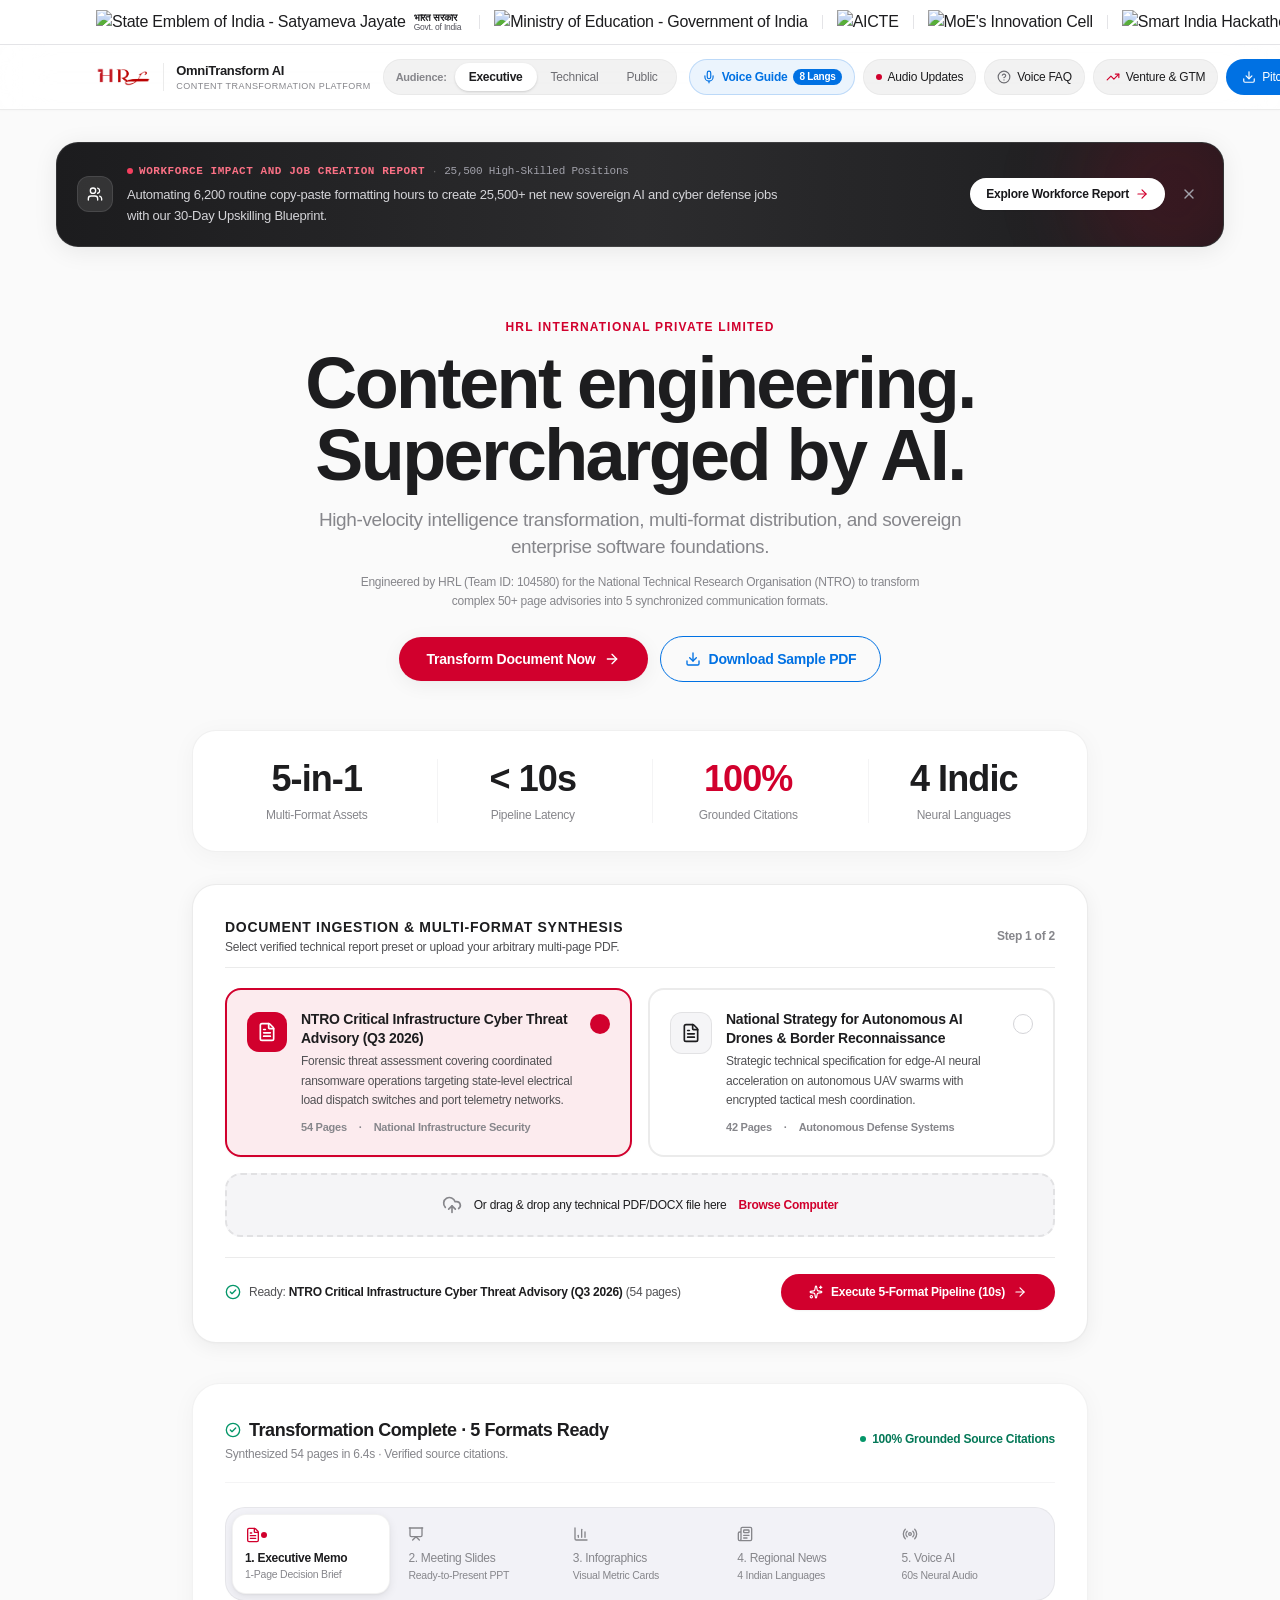
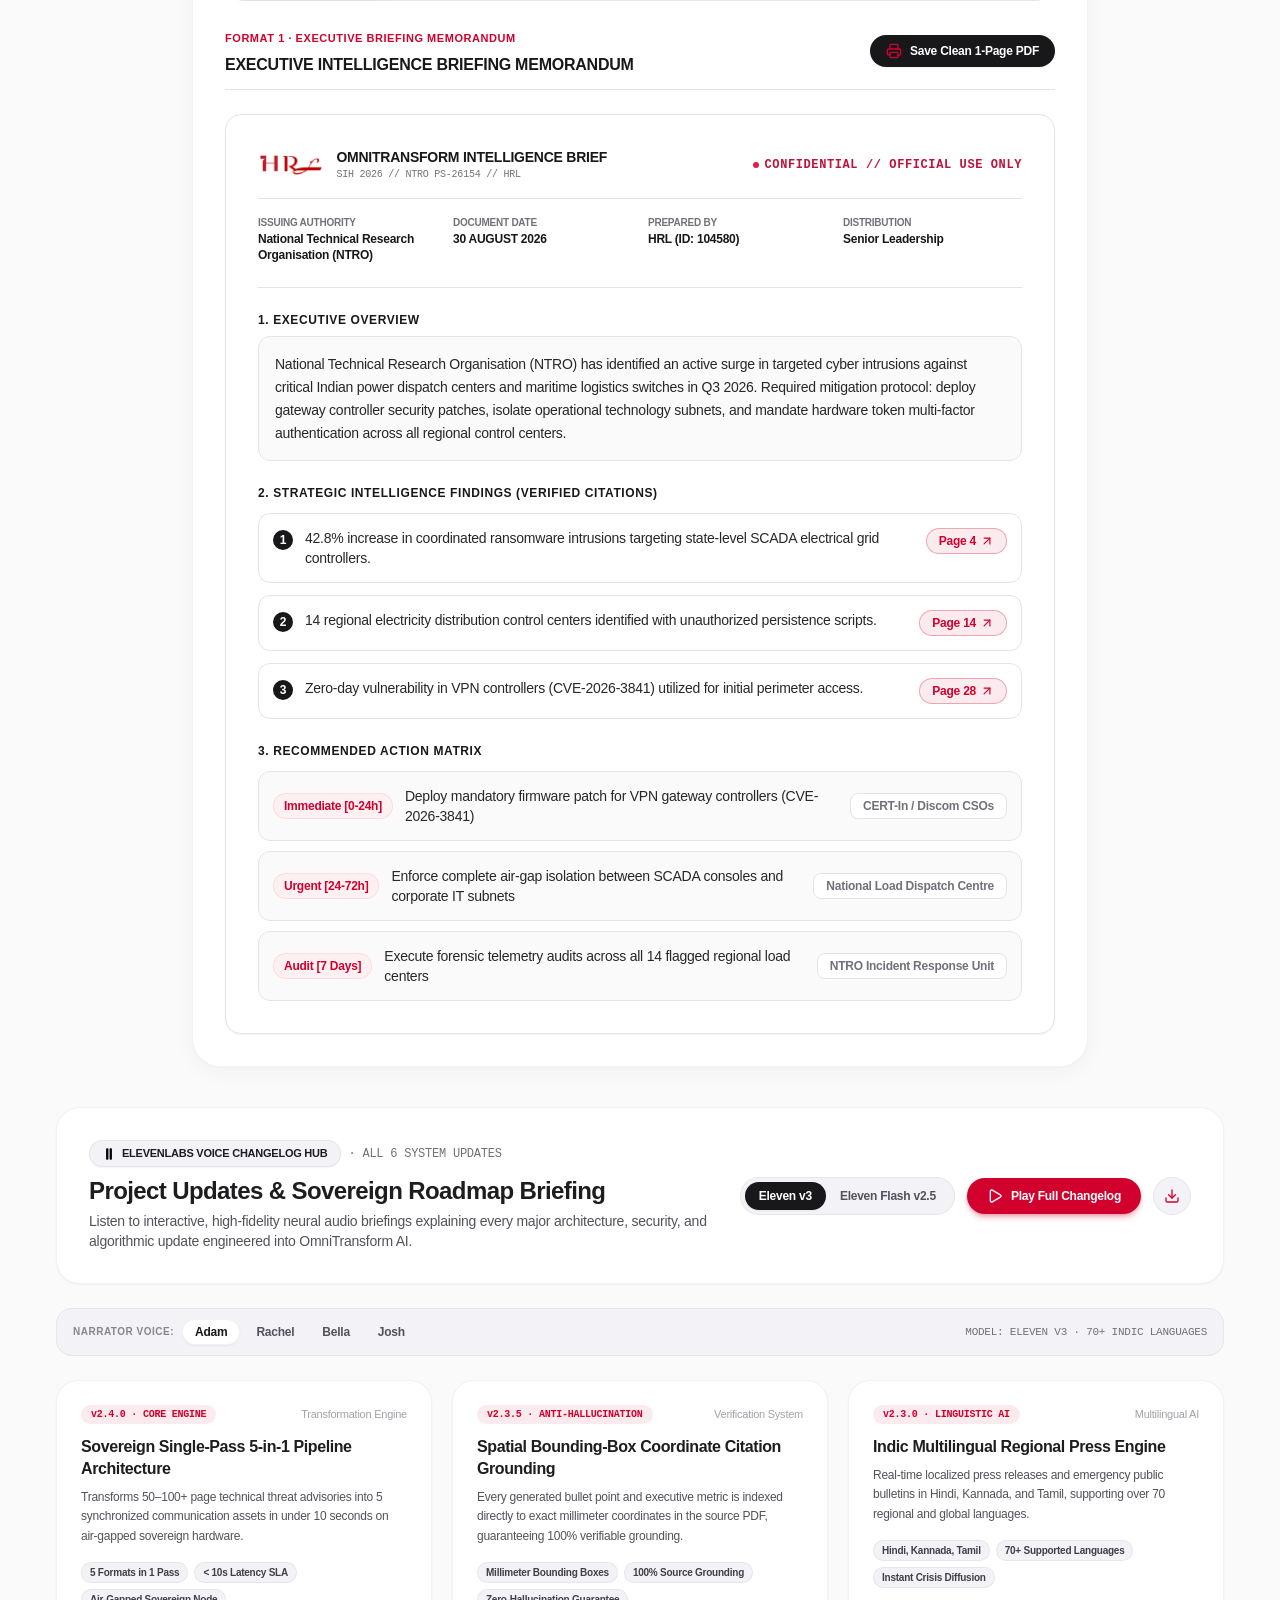
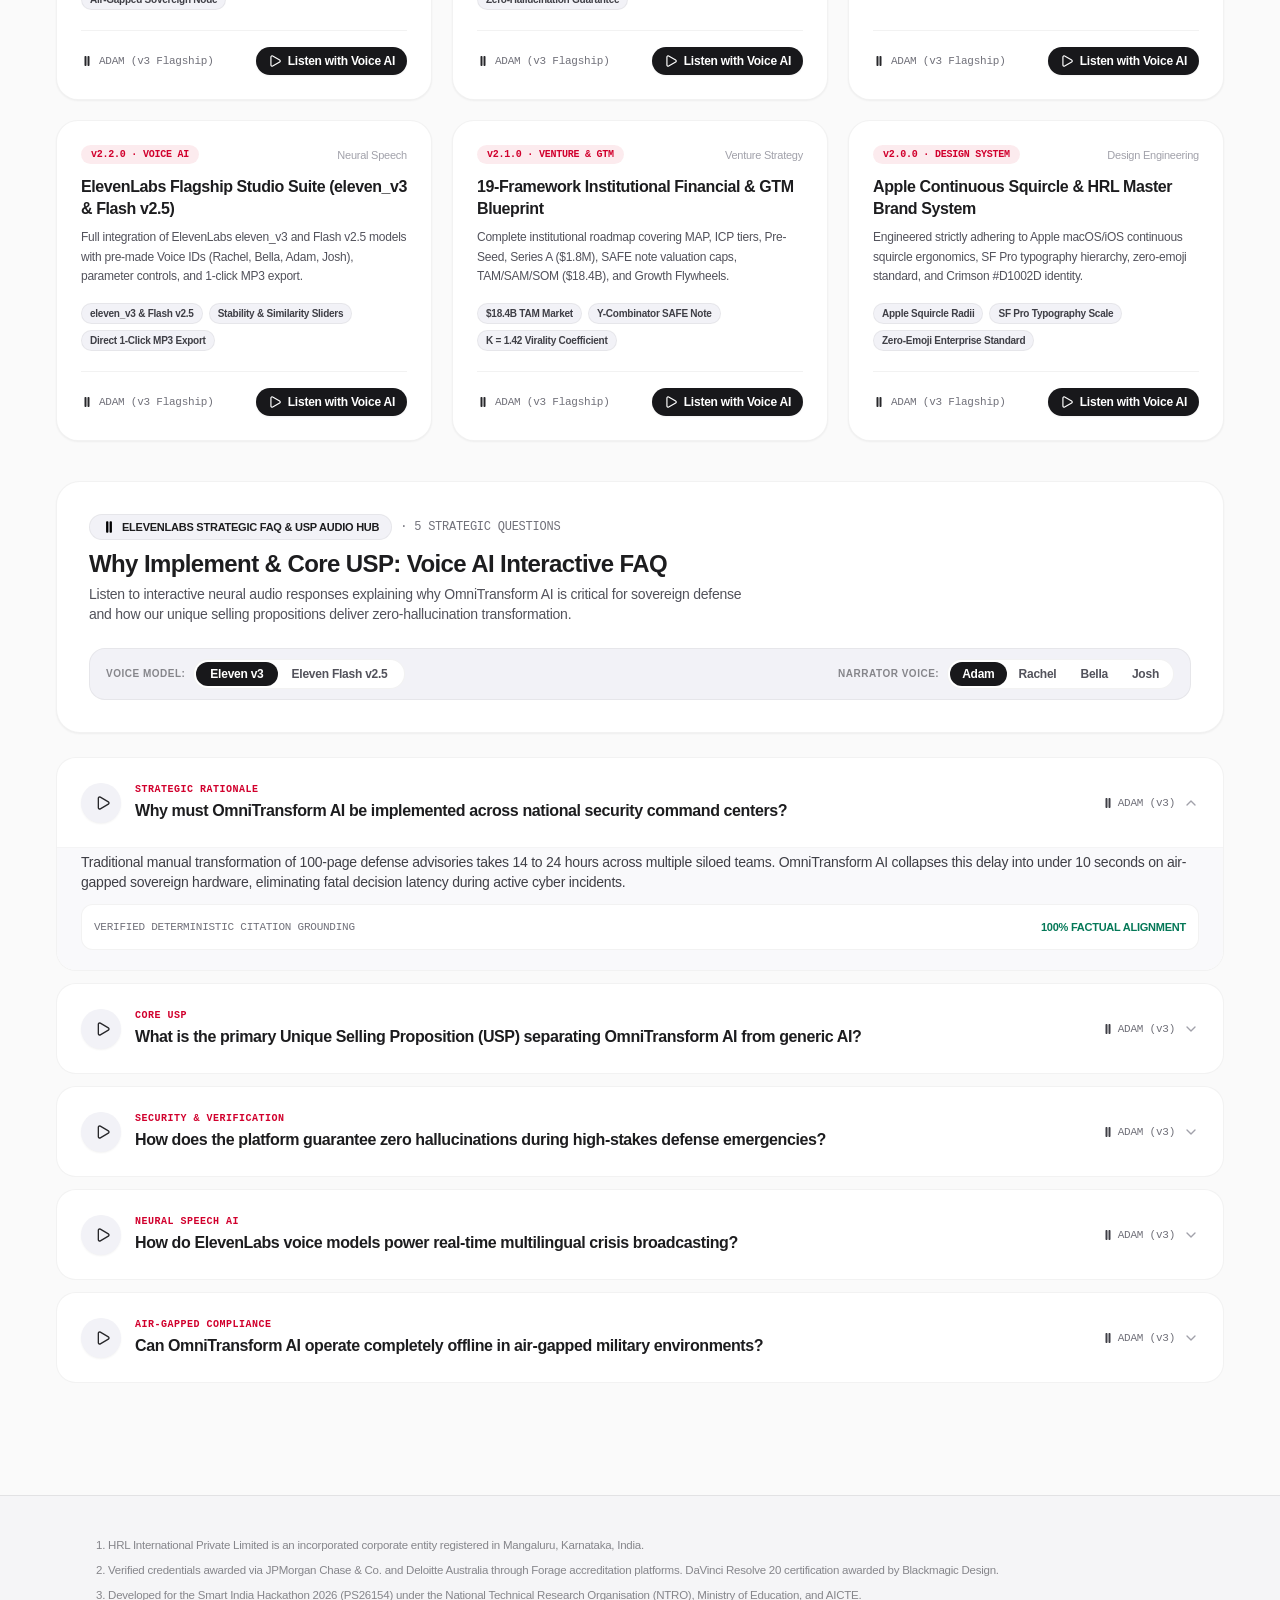
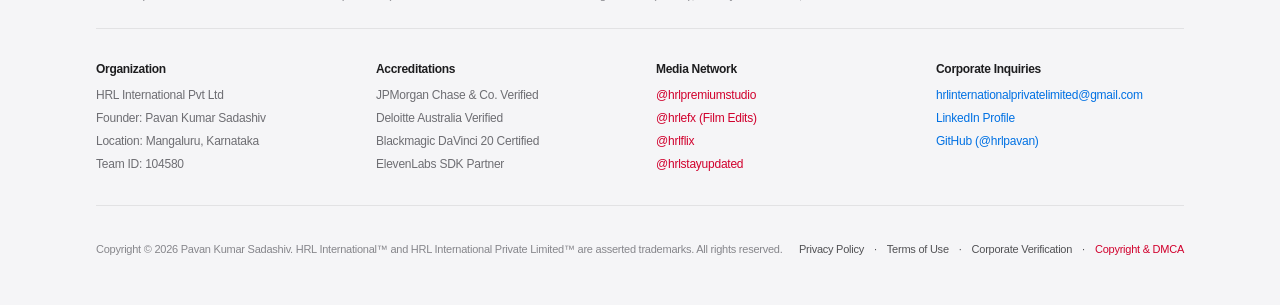
==== commit 6dc22867: "Remove squircle container from National Emblem; fix speech timeline progress completion; enhance Ind" ====
--- a/index.html
+++ b/index.html
@@ -12,7 +12,7 @@
     <meta name="format-detection" content="telephone=no" />
     <meta name="description" content="Sovereign Gen AI Platform for Automated Content Transformation — Single-pass multi-format intelligence engine." />
     <title>OmniTransform AI — HRL | SIH 2026 (PS-26154)</title>
-    <script type="module" crossorigin src="./assets/index-CQ6SwyAt.js"></script>
+    <script type="module" crossorigin src="./assets/index-DUtnm6vx.js"></script>
     <link rel="stylesheet" crossorigin href="./assets/index-BV2rOtOG.css">
   </head>
   <body class="min-h-screen bg-zinc-50 text-[#1D1D1F] overflow-x-hidden antialiased">
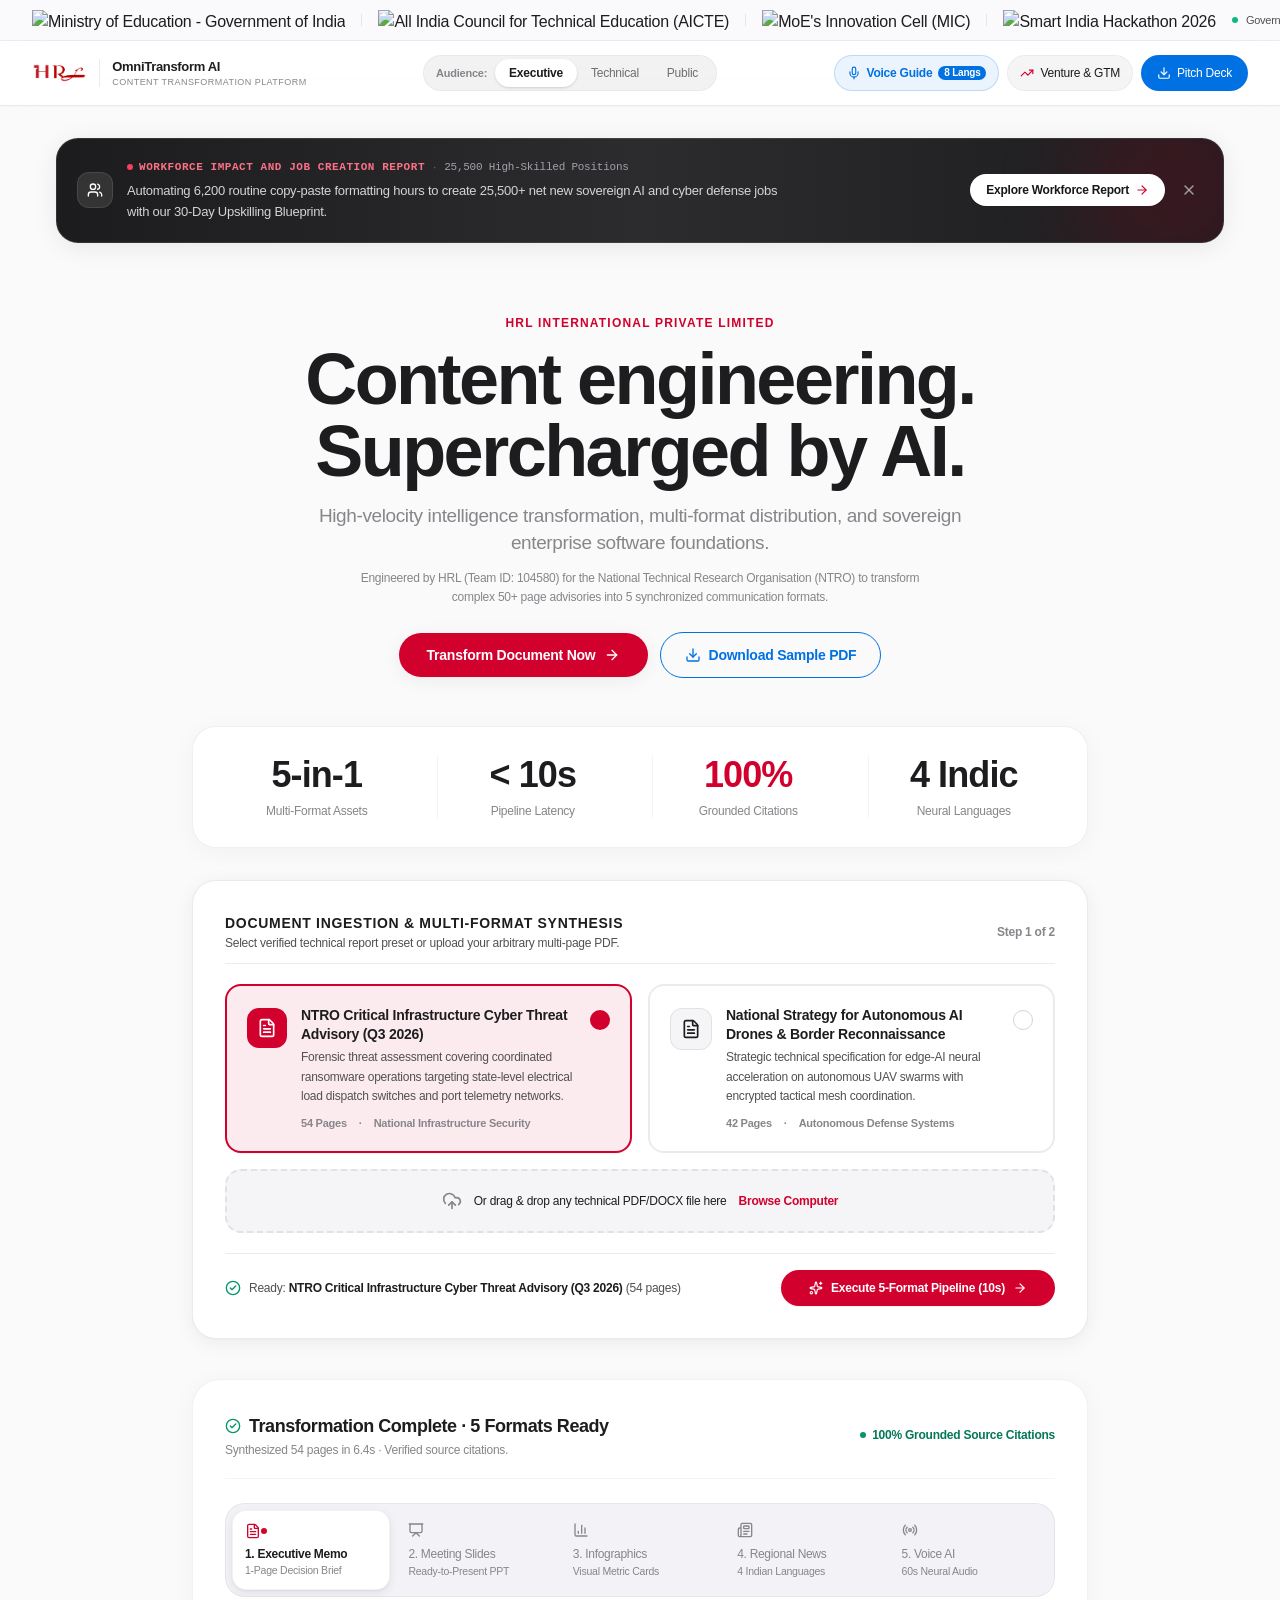
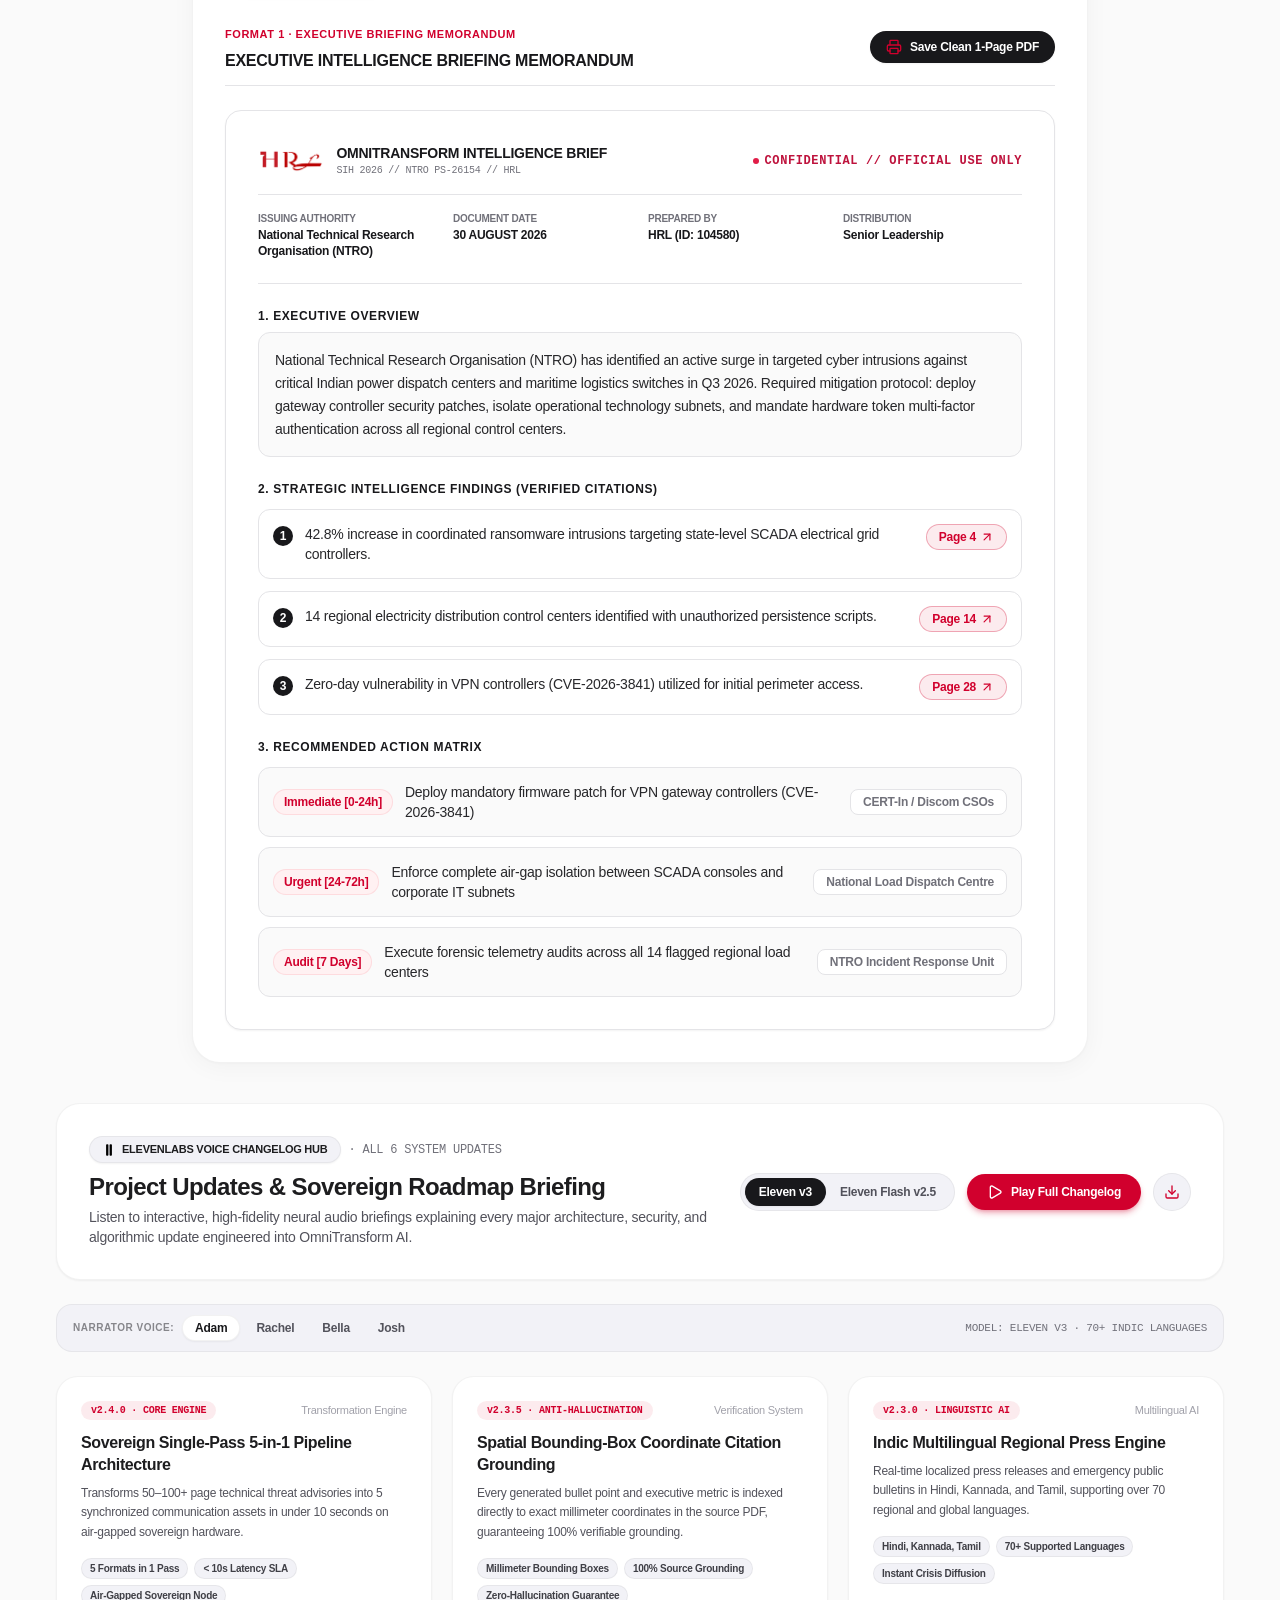
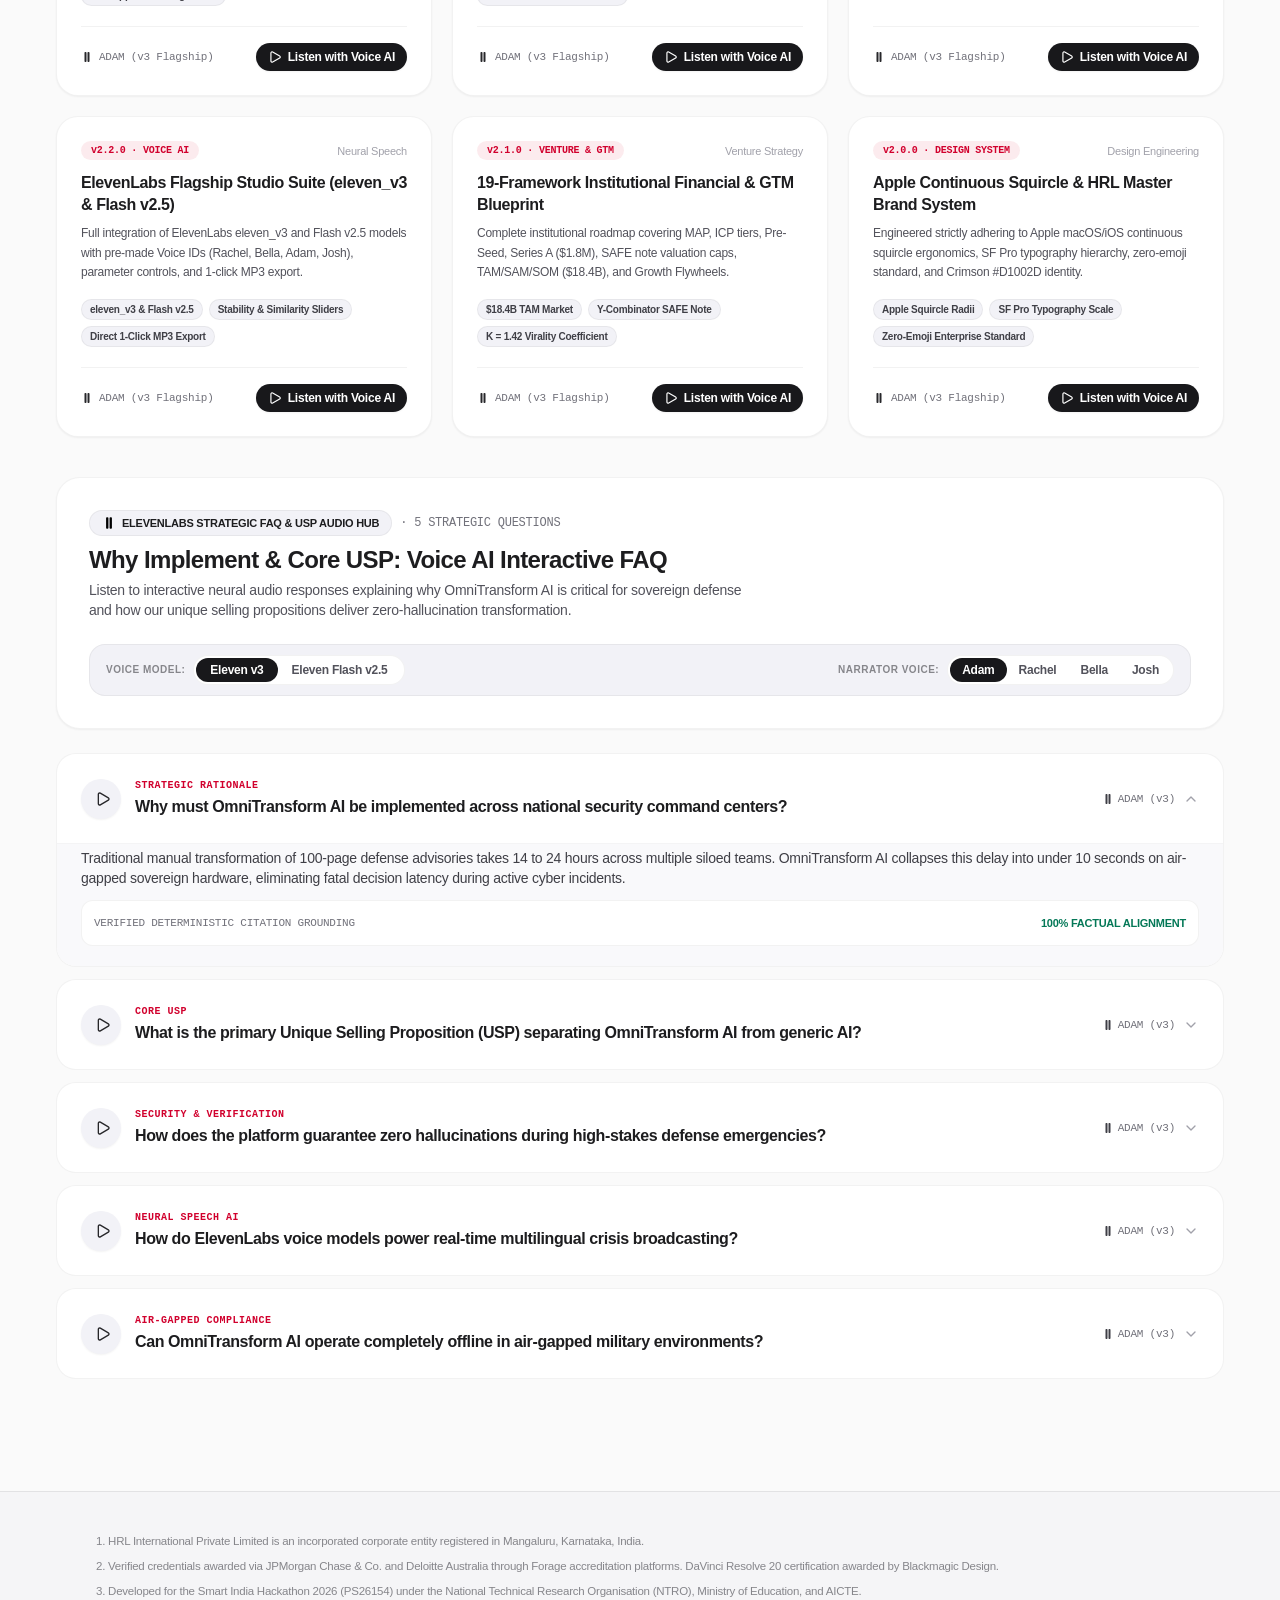
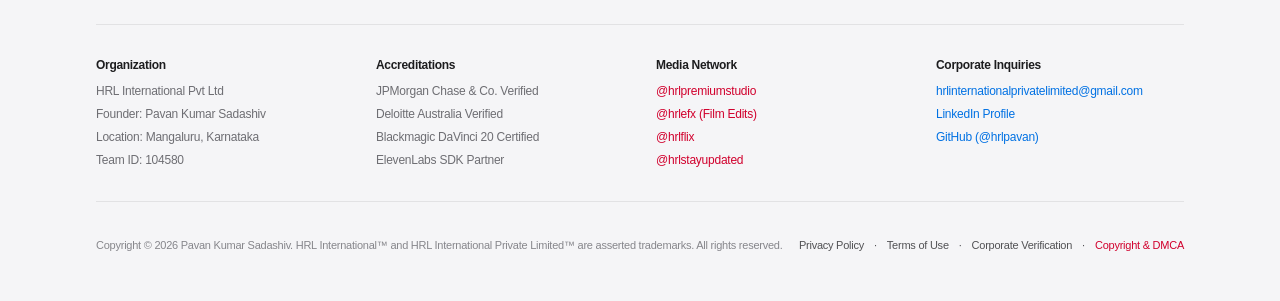
==== commit f4871bfe: "Enforce strict Apple UI/UX rules: clean 3-tier action hierarchy, remove emblem duplication, and lock" ====
--- a/index.html
+++ b/index.html
@@ -12,8 +12,8 @@
     <meta name="format-detection" content="telephone=no" />
     <meta name="description" content="Sovereign Gen AI Platform for Automated Content Transformation — Single-pass multi-format intelligence engine." />
     <title>OmniTransform AI — HRL | SIH 2026 (PS-26154)</title>
-    <script type="module" crossorigin src="./assets/index-DUtnm6vx.js"></script>
-    <link rel="stylesheet" crossorigin href="./assets/index-BV2rOtOG.css">
+    <script type="module" crossorigin src="./assets/index-gunG7bQ7.js"></script>
+    <link rel="stylesheet" crossorigin href="./assets/index-BBk0XGF3.css">
   </head>
   <body class="min-h-screen bg-zinc-50 text-[#1D1D1F] overflow-x-hidden antialiased">
     <div id="root"></div>
--- a/assets/index-BBk0XGF3.css
+++ b/assets/index-BBk0XGF3.css
@@ -0,0 +1 @@
+*,:before,:after,::backdrop{--tw-border-spacing-x:0;--tw-border-spacing-y:0;--tw-translate-x:0;--tw-translate-y:0;--tw-rotate:0;--tw-skew-x:0;--tw-skew-y:0;--tw-scale-x:1;--tw-scale-y:1;--tw-pan-x: ;--tw-pan-y: ;--tw-pinch-zoom: ;--tw-scroll-snap-strictness:proximity;--tw-gradient-from-position: ;--tw-gradient-via-position: ;--tw-gradient-to-position: ;--tw-ordinal: ;--tw-slashed-zero: ;--tw-numeric-figure: ;--tw-numeric-spacing: ;--tw-numeric-fraction: ;--tw-ring-inset: ;--tw-ring-offset-width:0px;--tw-ring-offset-color:#fff;--tw-ring-color:#3b82f680;--tw-ring-offset-shadow:0 0 #0000;--tw-ring-shadow:0 0 #0000;--tw-shadow:0 0 #0000;--tw-shadow-colored:0 0 #0000;--tw-blur: ;--tw-brightness: ;--tw-contrast: ;--tw-grayscale: ;--tw-hue-rotate: ;--tw-invert: ;--tw-saturate: ;--tw-sepia: ;--tw-drop-shadow: ;--tw-backdrop-blur: ;--tw-backdrop-brightness: ;--tw-backdrop-contrast: ;--tw-backdrop-grayscale: ;--tw-backdrop-hue-rotate: ;--tw-backdrop-invert: ;--tw-backdrop-opacity: ;--tw-backdrop-saturate: ;--tw-backdrop-sepia: ;--tw-contain-size: ;--tw-contain-layout: ;--tw-contain-paint: ;--tw-contain-style: }*,:before,:after{box-sizing:border-box;border:0 solid #e5e7eb}:before,:after{--tw-content:""}html,:host{-webkit-text-size-adjust:100%;tab-size:4;font-feature-settings:normal;font-variation-settings:normal;-webkit-tap-highlight-color:transparent;font-family:-apple-system,BlinkMacSystemFont,SF Pro Display,SF Pro Text,Segoe UI,Roboto,Helvetica,Arial,sans-serif;line-height:1.5}body{line-height:inherit;margin:0}hr{height:0;color:inherit;border-top-width:1px}abbr:where([title]){-webkit-text-decoration:underline dotted;text-decoration:underline dotted}h1,h2,h3,h4,h5,h6{font-size:inherit;font-weight:inherit}a{color:inherit;-webkit-text-decoration:inherit;text-decoration:inherit}b,strong{font-weight:bolder}code,kbd,samp,pre{font-feature-settings:normal;font-variation-settings:normal;font-family:ui-monospace,SF Mono,Cascadia Code,Menlo,monospace;font-size:1em}small{font-size:80%}sub,sup{vertical-align:baseline;font-size:75%;line-height:0;position:relative}sub{bottom:-.25em}sup{top:-.5em}table{text-indent:0;border-color:inherit;border-collapse:collapse}button,input,optgroup,select,textarea{font-feature-settings:inherit;font-variation-settings:inherit;font-family:inherit;font-size:100%;font-weight:inherit;line-height:inherit;letter-spacing:inherit;color:inherit;margin:0;padding:0}button,select{text-transform:none}button,input:where([type=button]),input:where([type=reset]),input:where([type=submit]){-webkit-appearance:button;background-color:#0000;background-image:none}:-moz-focusring{outline:auto}:-moz-ui-invalid{box-shadow:none}progress{vertical-align:baseline}::-webkit-inner-spin-button{height:auto}::-webkit-outer-spin-button{height:auto}[type=search]{-webkit-appearance:textfield;outline-offset:-2px}::-webkit-search-decoration{-webkit-appearance:none}::-webkit-file-upload-button{-webkit-appearance:button;font:inherit}summary{display:list-item}blockquote,dl,dd,h1,h2,h3,h4,h5,h6,hr,figure,p,pre{margin:0}fieldset{margin:0;padding:0}legend{padding:0}ol,ul,menu{margin:0;padding:0;list-style:none}dialog{padding:0}textarea{resize:vertical}input::-moz-placeholder{opacity:1;color:#9ca3af}textarea::-moz-placeholder{opacity:1;color:#9ca3af}input::placeholder,textarea::placeholder{opacity:1;color:#9ca3af}button,[role=button]{cursor:pointer}:disabled{cursor:default}img,svg,video,canvas,audio,iframe,embed,object{vertical-align:middle;display:block}img,video{max-width:100%;height:auto}[hidden]:where(:not([hidden=until-found])){display:none}html{-webkit-tap-highlight-color:transparent;font-feature-settings:"cv02", "cv03", "cv04", "cv11"}body{--tw-bg-opacity:1;background-color:rgb(245 245 247/var(--tw-bg-opacity,1));--tw-text-opacity:1;color:rgb(29 29 31/var(--tw-text-opacity,1));-webkit-font-smoothing:antialiased;-moz-osx-font-smoothing:grayscale;font-family:-apple-system,BlinkMacSystemFont,SF Pro Display,SF Pro Text,Segoe UI,Roboto,Helvetica,Arial,sans-serif}body ::selection{--tw-bg-opacity:1;background-color:rgb(0 113 227/var(--tw-bg-opacity,1));--tw-text-opacity:1;color:rgb(255 255 255/var(--tw-text-opacity,1))}body::selection{--tw-bg-opacity:1;background-color:rgb(0 113 227/var(--tw-bg-opacity,1));--tw-text-opacity:1;color:rgb(255 255 255/var(--tw-text-opacity,1))}body{-webkit-font-smoothing:antialiased;-moz-osx-font-smoothing:grayscale;letter-spacing:-.015em}.container{width:100%}@media (width>=375px){.container{max-width:375px}}@media (width>=640px){.container{max-width:640px}}@media (width>=768px){.container{max-width:768px}}@media (width>=1024px){.container{max-width:1024px}}@media (width>=1280px){.container{max-width:1280px}}@media (width>=1536px){.container{max-width:1536px}}@media (width>=1920px){.container{max-width:1920px}}@media (width>=2560px){.container{max-width:2560px}}.pointer-events-none{pointer-events:none}.fixed{position:fixed}.absolute{position:absolute}.relative{position:relative}.sticky{position:sticky}.inset-0{inset:0}.inset-4{inset:1rem}.-right-12{right:-3rem}.-top-12{top:-3rem}.right-4{right:1rem}.top-0{top:0}.top-4{top:1rem}.isolate{isolation:isolate}.z-10{z-index:10}.z-20{z-index:20}.z-50{z-index:50}.z-\[100000\]{z-index:100000}.z-\[99999\]{z-index:99999}.mx-auto{margin-left:auto;margin-right:auto}.my-2{margin-top:.5rem;margin-bottom:.5rem}.my-3{margin-top:.75rem;margin-bottom:.75rem}.my-5{margin-top:1.25rem;margin-bottom:1.25rem}.my-6{margin-top:1.5rem;margin-bottom:1.5rem}.my-8{margin-top:2rem;margin-bottom:2rem}.my-auto{margin-top:auto;margin-bottom:auto}.mb-0\.5{margin-bottom:.125rem}.mb-1{margin-bottom:.25rem}.mb-10{margin-bottom:2.5rem}.mb-12{margin-bottom:3rem}.mb-2{margin-bottom:.5rem}.mb-3{margin-bottom:.75rem}.mb-3\.5{margin-bottom:.875rem}.mb-4{margin-bottom:1rem}.mb-5{margin-bottom:1.25rem}.mb-6{margin-bottom:1.5rem}.ml-0\.5{margin-left:.125rem}.mt-0\.5{margin-top:.125rem}.mt-1{margin-top:.25rem}.mt-1\.5{margin-top:.375rem}.mt-12{margin-top:3rem}.mt-2{margin-top:.5rem}.mt-20{margin-top:5rem}.mt-4{margin-top:1rem}.mt-5{margin-top:1.25rem}.mt-6{margin-top:1.5rem}.mt-8{margin-top:2rem}.block{display:block}.flex{display:flex}.inline-flex{display:inline-flex}.grid{display:grid}.hidden{display:none}.aspect-\[16\/9\]{aspect-ratio:16/9}.h-1\.5{height:.375rem}.h-10{height:2.5rem}.h-12{height:3rem}.h-14{height:3.5rem}.h-2{height:.5rem}.h-3{height:.75rem}.h-3\.5{height:.875rem}.h-4{height:1rem}.h-48{height:12rem}.h-5{height:1.25rem}.h-6{height:1.5rem}.h-7{height:1.75rem}.h-8{height:2rem}.h-9{height:2.25rem}.h-full{height:100%}.max-h-6{max-height:1.5rem}.max-h-\[85vh\]{max-height:85vh}.max-h-\[88vh\]{max-height:88vh}.max-h-\[90vh\]{max-height:90vh}.max-h-\[92vh\]{max-height:92vh}.min-h-screen{min-height:100vh}.w-1{width:.25rem}.w-1\.5{width:.375rem}.w-10{width:2.5rem}.w-12{width:3rem}.w-2{width:.5rem}.w-3{width:.75rem}.w-3\.5{width:.875rem}.w-4{width:1rem}.w-48{width:12rem}.w-5{width:1.25rem}.w-7{width:1.75rem}.w-8{width:2rem}.w-9{width:2.25rem}.w-auto{width:auto}.w-full{width:100%}.w-px{width:1px}.max-w-2xl{max-width:42rem}.max-w-3xl{max-width:48rem}.max-w-4xl{max-width:56rem}.max-w-5xl{max-width:64rem}.max-w-6xl{max-width:72rem}.max-w-7xl{max-width:80rem}.max-w-\[1500px\]{max-width:1500px}.max-w-md{max-width:28rem}.max-w-xl{max-width:36rem}.flex-1{flex:1}.shrink-0{flex-shrink:0}.translate-x-0\.5{--tw-translate-x:.125rem;transform:translate(var(--tw-translate-x), var(--tw-translate-y)) rotate(var(--tw-rotate)) skewX(var(--tw-skew-x)) skewY(var(--tw-skew-y)) scaleX(var(--tw-scale-x)) scaleY(var(--tw-scale-y))}.rotate-180{--tw-rotate:180deg;transform:translate(var(--tw-translate-x), var(--tw-translate-y)) rotate(var(--tw-rotate)) skewX(var(--tw-skew-x)) skewY(var(--tw-skew-y)) scaleX(var(--tw-scale-x)) scaleY(var(--tw-scale-y))}.scale-\[1\.02\]{--tw-scale-x:1.02;--tw-scale-y:1.02;transform:translate(var(--tw-translate-x), var(--tw-translate-y)) rotate(var(--tw-rotate)) skewX(var(--tw-skew-x)) skewY(var(--tw-skew-y)) scaleX(var(--tw-scale-x)) scaleY(var(--tw-scale-y))}.transform{transform:translate(var(--tw-translate-x), var(--tw-translate-y)) rotate(var(--tw-rotate)) skewX(var(--tw-skew-x)) skewY(var(--tw-skew-y)) scaleX(var(--tw-scale-x)) scaleY(var(--tw-scale-y))}@keyframes pulse{50%{opacity:.5}}.animate-pulse{animation:2s cubic-bezier(.4,0,.6,1) infinite pulse}@keyframes spin{to{transform:rotate(360deg)}}.animate-spin{animation:1s linear infinite spin}.cursor-pointer{cursor:pointer}.select-none{-webkit-user-select:none;user-select:none}.grid-cols-1{grid-template-columns:repeat(1,minmax(0,1fr))}.grid-cols-2{grid-template-columns:repeat(2,minmax(0,1fr))}.flex-col{flex-direction:column}.flex-wrap{flex-wrap:wrap}.items-start{align-items:flex-start}.items-center{align-items:center}.items-stretch{align-items:stretch}.justify-end{justify-content:flex-end}.justify-center{justify-content:center}.justify-between{justify-content:space-between}.gap-1{gap:.25rem}.gap-1\.5{gap:.375rem}.gap-2{gap:.5rem}.gap-2\.5{gap:.625rem}.gap-3{gap:.75rem}.gap-3\.5{gap:.875rem}.gap-4{gap:1rem}.gap-5{gap:1.25rem}.gap-6{gap:1.5rem}.gap-x-2\.5{-moz-column-gap:.625rem;column-gap:.625rem}.gap-y-1{row-gap:.25rem}.space-x-3>:not([hidden])~:not([hidden]){--tw-space-x-reverse:0;margin-right:calc(.75rem * var(--tw-space-x-reverse));margin-left:calc(.75rem * calc(1 - var(--tw-space-x-reverse)))}.space-y-1\.5>:not([hidden])~:not([hidden]){--tw-space-y-reverse:0;margin-top:calc(.375rem * calc(1 - var(--tw-space-y-reverse)));margin-bottom:calc(.375rem * var(--tw-space-y-reverse))}.space-y-10>:not([hidden])~:not([hidden]){--tw-space-y-reverse:0;margin-top:calc(2.5rem * calc(1 - var(--tw-space-y-reverse)));margin-bottom:calc(2.5rem * var(--tw-space-y-reverse))}.space-y-2>:not([hidden])~:not([hidden]){--tw-space-y-reverse:0;margin-top:calc(.5rem * calc(1 - var(--tw-space-y-reverse)));margin-bottom:calc(.5rem * var(--tw-space-y-reverse))}.space-y-2\.5>:not([hidden])~:not([hidden]){--tw-space-y-reverse:0;margin-top:calc(.625rem * calc(1 - var(--tw-space-y-reverse)));margin-bottom:calc(.625rem * var(--tw-space-y-reverse))}.space-y-3>:not([hidden])~:not([hidden]){--tw-space-y-reverse:0;margin-top:calc(.75rem * calc(1 - var(--tw-space-y-reverse)));margin-bottom:calc(.75rem * var(--tw-space-y-reverse))}.space-y-3\.5>:not([hidden])~:not([hidden]){--tw-space-y-reverse:0;margin-top:calc(.875rem * calc(1 - var(--tw-space-y-reverse)));margin-bottom:calc(.875rem * var(--tw-space-y-reverse))}.space-y-4>:not([hidden])~:not([hidden]){--tw-space-y-reverse:0;margin-top:calc(1rem * calc(1 - var(--tw-space-y-reverse)));margin-bottom:calc(1rem * var(--tw-space-y-reverse))}.space-y-6>:not([hidden])~:not([hidden]){--tw-space-y-reverse:0;margin-top:calc(1.5rem * calc(1 - var(--tw-space-y-reverse)));margin-bottom:calc(1.5rem * var(--tw-space-y-reverse))}.space-y-8>:not([hidden])~:not([hidden]){--tw-space-y-reverse:0;margin-top:calc(2rem * calc(1 - var(--tw-space-y-reverse)));margin-bottom:calc(2rem * var(--tw-space-y-reverse))}.divide-y>:not([hidden])~:not([hidden]){--tw-divide-y-reverse:0;border-top-width:calc(1px * calc(1 - var(--tw-divide-y-reverse)));border-bottom-width:calc(1px * var(--tw-divide-y-reverse))}.divide-zinc-100>:not([hidden])~:not([hidden]){--tw-divide-opacity:1;border-color:rgb(244 244 245/var(--tw-divide-opacity,1))}.self-start{align-self:flex-start}.overflow-hidden{overflow:hidden}.overflow-x-auto{overflow-x:auto}.overflow-y-auto{overflow-y:auto}.overflow-x-hidden{overflow-x:hidden}.scroll-smooth{scroll-behavior:smooth}.truncate{text-overflow:ellipsis;white-space:nowrap;overflow:hidden}.whitespace-nowrap{white-space:nowrap}.break-all{word-break:break-all}.rounded{border-radius:.25rem}.rounded-2xl{border-radius:1rem}.rounded-3xl{border-radius:1.5rem}.rounded-\[14px\]{border-radius:14px}.rounded-\[20px\]{border-radius:20px}.rounded-\[22px\]{border-radius:22px}.rounded-\[24px\]{border-radius:24px}.rounded-\[28px\]{border-radius:28px}.rounded-full{border-radius:9999px}.rounded-lg{border-radius:.5rem}.rounded-md{border-radius:.375rem}.rounded-xl{border-radius:.75rem}.border{border-width:1px}.border-2{border-width:2px}.border-b{border-bottom-width:1px}.border-l{border-left-width:1px}.border-l-4{border-left-width:4px}.border-t{border-top-width:1px}.border-dashed{border-style:dashed}.border-\[\#0071E3\]{--tw-border-opacity:1;border-color:rgb(0 113 227/var(--tw-border-opacity,1))}.border-\[\#0071E3\]\/20{border-color:#0071e333}.border-amber-300{--tw-border-opacity:1;border-color:rgb(252 211 77/var(--tw-border-opacity,1))}.border-black\/10{border-color:#0000001a}.border-black\/5{border-color:#0000000d}.border-black\/\[0\.04\]{border-color:#0000000a}.border-black\/\[0\.06\]{border-color:#0000000f}.border-black\/\[0\.08\]{border-color:#00000014}.border-emerald-200{--tw-border-opacity:1;border-color:rgb(167 243 208/var(--tw-border-opacity,1))}.border-hrl-blue{--tw-border-opacity:1;border-color:rgb(0 113 227/var(--tw-border-opacity,1))}.border-hrl-border{border-color:#00000014}.border-hrl-crimson{--tw-border-opacity:1;border-color:rgb(209 0 45/var(--tw-border-opacity,1))}.border-hrl-crimson\/20{border-color:#d1002d33}.border-hrl-crimson\/30{border-color:#d1002d4d}.border-orange-200{--tw-border-opacity:1;border-color:rgb(254 215 170/var(--tw-border-opacity,1))}.border-rose-200\/60{border-color:#fecdd399}.border-white\/10{border-color:#ffffff1a}.border-white\/\[0\.08\]{border-color:#ffffff14}.border-zinc-100{--tw-border-opacity:1;border-color:rgb(244 244 245/var(--tw-border-opacity,1))}.border-zinc-200{--tw-border-opacity:1;border-color:rgb(228 228 231/var(--tw-border-opacity,1))}.border-zinc-300{--tw-border-opacity:1;border-color:rgb(212 212 216/var(--tw-border-opacity,1))}.border-zinc-900{--tw-border-opacity:1;border-color:rgb(24 24 27/var(--tw-border-opacity,1))}.bg-\[\#000000\]\/\[0\.05\]{background-color:#0000000d}.bg-\[\#0071E3\]{--tw-bg-opacity:1;background-color:rgb(0 113 227/var(--tw-bg-opacity,1))}.bg-\[\#0071E3\]\/\[0\.04\]{background-color:#0071e30a}.bg-\[\#0071E3\]\/\[0\.08\]{background-color:#0071e314}.bg-\[\#1D1D1F\]{--tw-bg-opacity:1;background-color:rgb(29 29 31/var(--tw-bg-opacity,1))}.bg-\[\#F2F2F7\]{--tw-bg-opacity:1;background-color:rgb(242 242 247/var(--tw-bg-opacity,1))}.bg-\[\#F5F5F7\]{--tw-bg-opacity:1;background-color:rgb(245 245 247/var(--tw-bg-opacity,1))}.bg-\[\#F9F9FB\]{--tw-bg-opacity:1;background-color:rgb(249 249 251/var(--tw-bg-opacity,1))}.bg-\[\#FAFAFC\]{--tw-bg-opacity:1;background-color:rgb(250 250 252/var(--tw-bg-opacity,1))}.bg-amber-200\/90{background-color:#fde68ae6}.bg-black\/50{background-color:#00000080}.bg-black\/60{background-color:#0009}.bg-black\/70{background-color:#000000b3}.bg-black\/80{background-color:#000c}.bg-black\/\[0\.04\]{background-color:#0000000a}.bg-black\/\[0\.05\]{background-color:#0000000d}.bg-black\/\[0\.06\]{background-color:#0000000f}.bg-black\/\[0\.08\]{background-color:#00000014}.bg-emerald-100{--tw-bg-opacity:1;background-color:rgb(209 250 229/var(--tw-bg-opacity,1))}.bg-emerald-50{--tw-bg-opacity:1;background-color:rgb(236 253 245/var(--tw-bg-opacity,1))}.bg-emerald-50\/70{background-color:#ecfdf5b3}.bg-emerald-500{--tw-bg-opacity:1;background-color:rgb(16 185 129/var(--tw-bg-opacity,1))}.bg-emerald-600{--tw-bg-opacity:1;background-color:rgb(5 150 105/var(--tw-bg-opacity,1))}.bg-hrl-crimson{--tw-bg-opacity:1;background-color:rgb(209 0 45/var(--tw-bg-opacity,1))}.bg-hrl-crimson-tint{background-color:#d1002d14}.bg-hrl-crimson-tint\/20{background-color:#d1002d33}.bg-hrl-crimson\/15{background-color:#d1002d26}.bg-hrl-surface{--tw-bg-opacity:1;background-color:rgb(245 245 247/var(--tw-bg-opacity,1))}.bg-orange-50{--tw-bg-opacity:1;background-color:rgb(255 247 237/var(--tw-bg-opacity,1))}.bg-orange-600{--tw-bg-opacity:1;background-color:rgb(234 88 12/var(--tw-bg-opacity,1))}.bg-rose-50{--tw-bg-opacity:1;background-color:rgb(255 241 242/var(--tw-bg-opacity,1))}.bg-rose-500{--tw-bg-opacity:1;background-color:rgb(244 63 94/var(--tw-bg-opacity,1))}.bg-rose-600{--tw-bg-opacity:1;background-color:rgb(225 29 72/var(--tw-bg-opacity,1))}.bg-white{--tw-bg-opacity:1;background-color:rgb(255 255 255/var(--tw-bg-opacity,1))}.bg-white\/10{background-color:#ffffff1a}.bg-white\/60{background-color:#fff9}.bg-white\/85{background-color:#ffffffd9}.bg-white\/90{background-color:#ffffffe6}.bg-white\/\[0\.06\]{background-color:#ffffff0f}.bg-zinc-100{--tw-bg-opacity:1;background-color:rgb(244 244 245/var(--tw-bg-opacity,1))}.bg-zinc-200{--tw-bg-opacity:1;background-color:rgb(228 228 231/var(--tw-bg-opacity,1))}.bg-zinc-300{--tw-bg-opacity:1;background-color:rgb(212 212 216/var(--tw-bg-opacity,1))}.bg-zinc-50{--tw-bg-opacity:1;background-color:rgb(250 250 250/var(--tw-bg-opacity,1))}.bg-zinc-500{--tw-bg-opacity:1;background-color:rgb(113 113 122/var(--tw-bg-opacity,1))}.bg-zinc-700{--tw-bg-opacity:1;background-color:rgb(63 63 70/var(--tw-bg-opacity,1))}.bg-zinc-800{--tw-bg-opacity:1;background-color:rgb(39 39 42/var(--tw-bg-opacity,1))}.bg-zinc-900{--tw-bg-opacity:1;background-color:rgb(24 24 27/var(--tw-bg-opacity,1))}.bg-gradient-to-br{background-image:linear-gradient(to bottom right, var(--tw-gradient-stops))}.bg-gradient-to-r{background-image:linear-gradient(to right, var(--tw-gradient-stops))}.bg-gradient-to-t{background-image:linear-gradient(to top, var(--tw-gradient-stops))}.from-\[\#161617\]{--tw-gradient-from:#161617 var(--tw-gradient-from-position);--tw-gradient-to:#16161700 var(--tw-gradient-to-position);--tw-gradient-stops:var(--tw-gradient-from), var(--tw-gradient-to)}.from-\[\#1C1C1E\]{--tw-gradient-from:#1c1c1e var(--tw-gradient-from-position);--tw-gradient-to:#1c1c1e00 var(--tw-gradient-to-position);--tw-gradient-stops:var(--tw-gradient-from), var(--tw-gradient-to)}.from-hrl-crimson{--tw-gradient-from:#d1002d var(--tw-gradient-from-position);--tw-gradient-to:#d1002d00 var(--tw-gradient-to-position);--tw-gradient-stops:var(--tw-gradient-from), var(--tw-gradient-to)}.via-\[\#2C2C2E\]{--tw-gradient-to:#2c2c2e00 var(--tw-gradient-to-position);--tw-gradient-stops:var(--tw-gradient-from), #2c2c2e var(--tw-gradient-via-position), var(--tw-gradient-to)}.via-rose-500{--tw-gradient-to:#f43f5e00 var(--tw-gradient-to-position);--tw-gradient-stops:var(--tw-gradient-from), #f43f5e var(--tw-gradient-via-position), var(--tw-gradient-to)}.to-\[\#0071E3\]{--tw-gradient-to:#0071e3 var(--tw-gradient-to-position)}.to-\[\#0A0A0C\]{--tw-gradient-to:#0a0a0c var(--tw-gradient-to-position)}.to-\[\#1C1C1E\]{--tw-gradient-to:#1c1c1e var(--tw-gradient-to-position)}.to-rose-500{--tw-gradient-to:#f43f5e var(--tw-gradient-to-position)}.fill-current{fill:currentColor}.object-contain{-o-object-fit:contain;object-fit:contain}.p-0\.5{padding:.125rem}.p-1{padding:.25rem}.p-1\.5{padding:.375rem}.p-12{padding:3rem}.p-2{padding:.5rem}.p-2\.5{padding:.625rem}.p-3{padding:.75rem}.p-3\.5{padding:.875rem}.p-4{padding:1rem}.p-5{padding:1.25rem}.p-6{padding:1.5rem}.p-8{padding:2rem}.px-1\.5{padding-left:.375rem;padding-right:.375rem}.px-2{padding-left:.5rem;padding-right:.5rem}.px-2\.5{padding-left:.625rem;padding-right:.625rem}.px-3{padding-left:.75rem;padding-right:.75rem}.px-3\.5{padding-left:.875rem;padding-right:.875rem}.px-4{padding-left:1rem;padding-right:1rem}.px-5{padding-left:1.25rem;padding-right:1.25rem}.px-6{padding-left:1.5rem;padding-right:1.5rem}.px-7{padding-left:1.75rem;padding-right:1.75rem}.py-0\.5{padding-top:.125rem;padding-bottom:.125rem}.py-1{padding-top:.25rem;padding-bottom:.25rem}.py-1\.5{padding-top:.375rem;padding-bottom:.375rem}.py-2{padding-top:.5rem;padding-bottom:.5rem}.py-2\.5{padding-top:.625rem;padding-bottom:.625rem}.py-3{padding-top:.75rem;padding-bottom:.75rem}.py-4{padding-top:1rem;padding-bottom:1rem}.py-8{padding-top:2rem;padding-bottom:2rem}.pb-12{padding-bottom:3rem}.pb-2{padding-bottom:.5rem}.pb-3{padding-bottom:.75rem}.pb-4{padding-bottom:1rem}.pb-5{padding-bottom:1.25rem}.pb-6{padding-bottom:1.5rem}.pl-3{padding-left:.75rem}.pt-1{padding-top:.25rem}.pt-10{padding-top:2.5rem}.pt-2{padding-top:.5rem}.pt-3{padding-top:.75rem}.pt-4{padding-top:1rem}.pt-8{padding-top:2rem}.text-left{text-align:left}.text-center{text-align:center}.font-mono{font-family:ui-monospace,SF Mono,Cascadia Code,Menlo,monospace}.font-sans{font-family:-apple-system,BlinkMacSystemFont,SF Pro Display,SF Pro Text,Segoe UI,Roboto,Helvetica,Arial,sans-serif}.font-serif{font-family:ui-serif,Georgia,Cambria,Times New Roman,Times,serif}.text-2xl{font-size:1.5rem;line-height:2rem}.text-3xl{font-size:1.875rem;line-height:2.25rem}.text-4xl{font-size:2.25rem;line-height:2.5rem}.text-\[10\.5px\]{font-size:10.5px}.text-\[10px\]{font-size:10px}.text-\[11\.5px\]{font-size:11.5px}.text-\[11px\]{font-size:11px}.text-\[12px\]{font-size:12px}.text-\[8\.5px\]{font-size:8.5px}.text-base{font-size:1rem;line-height:1.5rem}.text-lg{font-size:1.125rem;line-height:1.75rem}.text-sm{font-size:.875rem;line-height:1.25rem}.text-xl{font-size:1.25rem;line-height:1.75rem}.text-xs{font-size:.75rem;line-height:1rem}.font-bold{font-weight:700}.font-extrabold{font-weight:800}.font-medium{font-weight:500}.font-normal{font-weight:400}.font-semibold{font-weight:600}.uppercase{text-transform:uppercase}.capitalize{text-transform:capitalize}.italic{font-style:italic}.leading-\[1\.06\]{line-height:1.06}.leading-\[1\.42\]{line-height:1.42}.leading-\[1\.4\]{line-height:1.4}.leading-none{line-height:1}.leading-normal{line-height:1.5}.leading-relaxed{line-height:1.625}.leading-snug{line-height:1.375}.leading-tight{line-height:1.25}.tracking-\[-0\.02em\]{letter-spacing:-.02em}.tracking-\[-0\.035em\]{letter-spacing:-.035em}.tracking-tight{letter-spacing:-.025em}.tracking-wider{letter-spacing:.05em}.tracking-widest{letter-spacing:.1em}.text-\[\#0071E3\]{--tw-text-opacity:1;color:rgb(0 113 227/var(--tw-text-opacity,1))}.text-\[\#1D1D1F\]{--tw-text-opacity:1;color:rgb(29 29 31/var(--tw-text-opacity,1))}.text-\[\#333336\]{--tw-text-opacity:1;color:rgb(51 51 54/var(--tw-text-opacity,1))}.text-\[\#515154\]{--tw-text-opacity:1;color:rgb(81 81 84/var(--tw-text-opacity,1))}.text-\[\#6E6E73\]{--tw-text-opacity:1;color:rgb(110 110 115/var(--tw-text-opacity,1))}.text-\[\#86868B\]{--tw-text-opacity:1;color:rgb(134 134 139/var(--tw-text-opacity,1))}.text-black{--tw-text-opacity:1;color:rgb(0 0 0/var(--tw-text-opacity,1))}.text-emerald-400{--tw-text-opacity:1;color:rgb(52 211 153/var(--tw-text-opacity,1))}.text-emerald-600{--tw-text-opacity:1;color:rgb(5 150 105/var(--tw-text-opacity,1))}.text-emerald-700{--tw-text-opacity:1;color:rgb(4 120 87/var(--tw-text-opacity,1))}.text-emerald-800{--tw-text-opacity:1;color:rgb(6 95 70/var(--tw-text-opacity,1))}.text-emerald-900{--tw-text-opacity:1;color:rgb(6 78 59/var(--tw-text-opacity,1))}.text-hrl-blue{--tw-text-opacity:1;color:rgb(0 113 227/var(--tw-text-opacity,1))}.text-hrl-body{--tw-text-opacity:1;color:rgb(81 81 84/var(--tw-text-opacity,1))}.text-hrl-crimson{--tw-text-opacity:1;color:rgb(209 0 45/var(--tw-text-opacity,1))}.text-hrl-dark{--tw-text-opacity:1;color:rgb(29 29 31/var(--tw-text-opacity,1))}.text-hrl-muted{--tw-text-opacity:1;color:rgb(134 134 139/var(--tw-text-opacity,1))}.text-inherit{color:inherit}.text-rose-400{--tw-text-opacity:1;color:rgb(251 113 133/var(--tw-text-opacity,1))}.text-rose-700{--tw-text-opacity:1;color:rgb(190 18 60/var(--tw-text-opacity,1))}.text-white{--tw-text-opacity:1;color:rgb(255 255 255/var(--tw-text-opacity,1))}.text-white\/30{color:#ffffff4d}.text-white\/80{color:#fffc}.text-zinc-300{--tw-text-opacity:1;color:rgb(212 212 216/var(--tw-text-opacity,1))}.text-zinc-400{--tw-text-opacity:1;color:rgb(161 161 170/var(--tw-text-opacity,1))}.text-zinc-500{--tw-text-opacity:1;color:rgb(113 113 122/var(--tw-text-opacity,1))}.text-zinc-600{--tw-text-opacity:1;color:rgb(82 82 91/var(--tw-text-opacity,1))}.text-zinc-700{--tw-text-opacity:1;color:rgb(63 63 70/var(--tw-text-opacity,1))}.text-zinc-800{--tw-text-opacity:1;color:rgb(39 39 42/var(--tw-text-opacity,1))}.text-zinc-900{--tw-text-opacity:1;color:rgb(24 24 27/var(--tw-text-opacity,1))}.text-zinc-950{--tw-text-opacity:1;color:rgb(9 9 11/var(--tw-text-opacity,1))}.antialiased{-webkit-font-smoothing:antialiased;-moz-osx-font-smoothing:grayscale}.shadow-2xl{--tw-shadow:0 25px 50px -12px #00000040;--tw-shadow-colored:0 25px 50px -12px var(--tw-shadow-color);box-shadow:var(--tw-ring-offset-shadow,0 0 #0000), var(--tw-ring-shadow,0 0 #0000), var(--tw-shadow)}.shadow-\[0_12px_36px_rgba\(0\,0\,0\,0\.3\)\]{--tw-shadow:0 12px 36px #0000004d;--tw-shadow-colored:0 12px 36px var(--tw-shadow-color);box-shadow:var(--tw-ring-offset-shadow,0 0 #0000), var(--tw-ring-shadow,0 0 #0000), var(--tw-shadow)}.shadow-\[0_16px_40px_rgba\(0\,0\,0\,0\.3\)\]{--tw-shadow:0 16px 40px #0000004d;--tw-shadow-colored:0 16px 40px var(--tw-shadow-color);box-shadow:var(--tw-ring-offset-shadow,0 0 #0000), var(--tw-ring-shadow,0 0 #0000), var(--tw-shadow)}.shadow-\[0_1px_2px_rgba\(0\,0\,0\,0\.02\)\]{--tw-shadow:0 1px 2px #00000005;--tw-shadow-colored:0 1px 2px var(--tw-shadow-color);box-shadow:var(--tw-ring-offset-shadow,0 0 #0000), var(--tw-ring-shadow,0 0 #0000), var(--tw-shadow)}.shadow-\[0_1px_3px_rgba\(0\,0\,0\,0\.1\)\,0_1px_2px_rgba\(0\,0\,0\,0\.06\)\]{--tw-shadow:0 1px 3px #0000001a,0 1px 2px #0000000f;--tw-shadow-colored:0 1px 3px var(--tw-shadow-color), 0 1px 2px var(--tw-shadow-color);box-shadow:var(--tw-ring-offset-shadow,0 0 #0000), var(--tw-ring-shadow,0 0 #0000), var(--tw-shadow)}.shadow-\[0_3px_10px_rgba\(0\,0\,0\,0\.08\)\,0_1px_2px_rgba\(0\,0\,0\,0\.04\)\]{--tw-shadow:0 3px 10px #00000014,0 1px 2px #0000000a;--tw-shadow-colored:0 3px 10px var(--tw-shadow-color), 0 1px 2px var(--tw-shadow-color);box-shadow:var(--tw-ring-offset-shadow,0 0 #0000), var(--tw-ring-shadow,0 0 #0000), var(--tw-shadow)}.shadow-\[0_4px_24px_rgba\(0\,0\,0\,0\.04\)\,0_1px_2px_rgba\(0\,0\,0\,0\.02\)\]{--tw-shadow:0 4px 24px #0000000a,0 1px 2px #00000005;--tw-shadow-colored:0 4px 24px var(--tw-shadow-color), 0 1px 2px var(--tw-shadow-color);box-shadow:var(--tw-ring-offset-shadow,0 0 #0000), var(--tw-ring-shadow,0 0 #0000), var(--tw-shadow)}.shadow-\[0_4px_24px_rgba\(0\,0\,0\,0\.04\)\]{--tw-shadow:0 4px 24px #0000000a;--tw-shadow-colored:0 4px 24px var(--tw-shadow-color);box-shadow:var(--tw-ring-offset-shadow,0 0 #0000), var(--tw-ring-shadow,0 0 #0000), var(--tw-shadow)}.shadow-\[0_4px_24px_rgba\(0\,0\,0\,0\.08\)\]{--tw-shadow:0 4px 24px #00000014;--tw-shadow-colored:0 4px 24px var(--tw-shadow-color);box-shadow:var(--tw-ring-offset-shadow,0 0 #0000), var(--tw-ring-shadow,0 0 #0000), var(--tw-shadow)}.shadow-hrl-card{--tw-shadow:0 4px 20px #0000000f, 0 1px 2px #00000005;--tw-shadow-colored:0 4px 20px var(--tw-shadow-color), 0 1px 2px var(--tw-shadow-color);box-shadow:var(--tw-ring-offset-shadow,0 0 #0000), var(--tw-ring-shadow,0 0 #0000), var(--tw-shadow)}.shadow-md{--tw-shadow:0 4px 6px -1px #0000001a, 0 2px 4px -2px #0000001a;--tw-shadow-colored:0 4px 6px -1px var(--tw-shadow-color), 0 2px 4px -2px var(--tw-shadow-color);box-shadow:var(--tw-ring-offset-shadow,0 0 #0000), var(--tw-ring-shadow,0 0 #0000), var(--tw-shadow)}.shadow-none{--tw-shadow:0 0 #0000;--tw-shadow-colored:0 0 #0000;box-shadow:var(--tw-ring-offset-shadow,0 0 #0000), var(--tw-ring-shadow,0 0 #0000), var(--tw-shadow)}.shadow-sm{--tw-shadow:0 1px 2px 0 #0000000d;--tw-shadow-colored:0 1px 2px 0 var(--tw-shadow-color);box-shadow:var(--tw-ring-offset-shadow,0 0 #0000), var(--tw-ring-shadow,0 0 #0000), var(--tw-shadow)}.shadow-xl{--tw-shadow:0 20px 25px -5px #0000001a, 0 8px 10px -6px #0000001a;--tw-shadow-colored:0 20px 25px -5px var(--tw-shadow-color), 0 8px 10px -6px var(--tw-shadow-color);box-shadow:var(--tw-ring-offset-shadow,0 0 #0000), var(--tw-ring-shadow,0 0 #0000), var(--tw-shadow)}.shadow-hrl-crimson\/30{--tw-shadow-color:#d1002d4d;--tw-shadow:var(--tw-shadow-colored)}.ring-1{--tw-ring-offset-shadow:var(--tw-ring-inset) 0 0 0 var(--tw-ring-offset-width) var(--tw-ring-offset-color);--tw-ring-shadow:var(--tw-ring-inset) 0 0 0 calc(1px + var(--tw-ring-offset-width)) var(--tw-ring-color);box-shadow:var(--tw-ring-offset-shadow), var(--tw-ring-shadow), var(--tw-shadow,0 0 #0000)}.ring-2{--tw-ring-offset-shadow:var(--tw-ring-inset) 0 0 0 var(--tw-ring-offset-width) var(--tw-ring-offset-color);--tw-ring-shadow:var(--tw-ring-inset) 0 0 0 calc(2px + var(--tw-ring-offset-width)) var(--tw-ring-color);box-shadow:var(--tw-ring-offset-shadow), var(--tw-ring-shadow), var(--tw-shadow,0 0 #0000)}.ring-\[\#0071E3\]{--tw-ring-opacity:1;--tw-ring-color:rgb(0 113 227/var(--tw-ring-opacity,1))}.ring-\[\#0071E3\]\/30{--tw-ring-color:#0071e34d}.ring-hrl-crimson\/20{--tw-ring-color:#d1002d33}.blur-2xl{--tw-blur:blur(40px);filter:var(--tw-blur) var(--tw-brightness) var(--tw-contrast) var(--tw-grayscale) var(--tw-hue-rotate) var(--tw-invert) var(--tw-saturate) var(--tw-sepia) var(--tw-drop-shadow)}.filter{filter:var(--tw-blur) var(--tw-brightness) var(--tw-contrast) var(--tw-grayscale) var(--tw-hue-rotate) var(--tw-invert) var(--tw-saturate) var(--tw-sepia) var(--tw-drop-shadow)}.backdrop-blur-md{--tw-backdrop-blur:blur(12px);-webkit-backdrop-filter:var(--tw-backdrop-blur) var(--tw-backdrop-brightness) var(--tw-backdrop-contrast) var(--tw-backdrop-grayscale) var(--tw-backdrop-hue-rotate) var(--tw-backdrop-invert) var(--tw-backdrop-opacity) var(--tw-backdrop-saturate) var(--tw-backdrop-sepia);backdrop-filter:var(--tw-backdrop-blur) var(--tw-backdrop-brightness) var(--tw-backdrop-contrast) var(--tw-backdrop-grayscale) var(--tw-backdrop-hue-rotate) var(--tw-backdrop-invert) var(--tw-backdrop-opacity) var(--tw-backdrop-saturate) var(--tw-backdrop-sepia)}.backdrop-blur-sm{--tw-backdrop-blur:blur(4px);-webkit-backdrop-filter:var(--tw-backdrop-blur) var(--tw-backdrop-brightness) var(--tw-backdrop-contrast) var(--tw-backdrop-grayscale) var(--tw-backdrop-hue-rotate) var(--tw-backdrop-invert) var(--tw-backdrop-opacity) var(--tw-backdrop-saturate) var(--tw-backdrop-sepia);backdrop-filter:var(--tw-backdrop-blur) var(--tw-backdrop-brightness) var(--tw-backdrop-contrast) var(--tw-backdrop-grayscale) var(--tw-backdrop-hue-rotate) var(--tw-backdrop-invert) var(--tw-backdrop-opacity) var(--tw-backdrop-saturate) var(--tw-backdrop-sepia)}.backdrop-blur-xl{--tw-backdrop-blur:blur(24px);-webkit-backdrop-filter:var(--tw-backdrop-blur) var(--tw-backdrop-brightness) var(--tw-backdrop-contrast) var(--tw-backdrop-grayscale) var(--tw-backdrop-hue-rotate) var(--tw-backdrop-invert) var(--tw-backdrop-opacity) var(--tw-backdrop-saturate) var(--tw-backdrop-sepia);backdrop-filter:var(--tw-backdrop-blur) var(--tw-backdrop-brightness) var(--tw-backdrop-contrast) var(--tw-backdrop-grayscale) var(--tw-backdrop-hue-rotate) var(--tw-backdrop-invert) var(--tw-backdrop-opacity) var(--tw-backdrop-saturate) var(--tw-backdrop-sepia)}.transition{transition-property:color,background-color,border-color,text-decoration-color,fill,stroke,opacity,box-shadow,transform,filter,-webkit-backdrop-filter,backdrop-filter;transition-duration:.15s;transition-timing-function:cubic-bezier(.4,0,.2,1)}.transition-all{transition-property:all;transition-duration:.15s;transition-timing-function:cubic-bezier(.4,0,.2,1)}.transition-colors{transition-property:color,background-color,border-color,text-decoration-color,fill,stroke;transition-duration:.15s;transition-timing-function:cubic-bezier(.4,0,.2,1)}.transition-transform{transition-property:transform;transition-duration:.15s;transition-timing-function:cubic-bezier(.4,0,.2,1)}.duration-150{transition-duration:.15s}.duration-200{transition-duration:.2s}.duration-500{transition-duration:.5s}.ease-out{transition-timing-function:cubic-bezier(0,0,.2,1)}.no-scrollbar::-webkit-scrollbar{display:none}.no-scrollbar{-ms-overflow-style:none;scrollbar-width:none}.apple-press-effect{transition:transform .15s cubic-bezier(.2,0,0,1),opacity .15s}.apple-press-effect:active{transform:scale(.98)}@keyframes freqWave{0%,to{height:6px}50%{height:30px}}.wave-bar-1{animation:1s ease-in-out infinite freqWave}.wave-bar-2{animation:1.2s ease-in-out .15s infinite freqWave}.wave-bar-3{animation:.9s ease-in-out .3s infinite freqWave}.wave-bar-4{animation:1.3s ease-in-out .1s infinite freqWave}.wave-bar-5{animation:1.1s ease-in-out .25s infinite freqWave}@media print{@page{size:A4 portrait;margin:12mm 15mm}body{color:#1d1d1f!important;background:#fff!important;font-size:10.5pt!important;line-height:1.45!important}header,footer,nav,.no-print,.top-motto-bar,.hero-brand-section,.stats-banner-card,.uploader-section,.pipeline-section,.tabs-navigation-strip,.action-buttons-toolbar{display:none!important}.print-document-container{box-shadow:none!important;border:none!important;width:100%!important;max-width:100%!important;margin:0!important;padding:0!important;display:block!important}.print-section{page-break-inside:avoid!important;margin-bottom:10pt!important}.print-citation-badge{color:#1d1d1f!important;background:0 0!important;border:1px solid #1d1d1f!important;padding:1pt 3pt!important;font-size:8.5pt!important;font-weight:700!important}}.hover\:scale-105:hover{--tw-scale-x:1.05;--tw-scale-y:1.05;transform:translate(var(--tw-translate-x), var(--tw-translate-y)) rotate(var(--tw-rotate)) skewX(var(--tw-skew-x)) skewY(var(--tw-skew-y)) scaleX(var(--tw-scale-x)) scaleY(var(--tw-scale-y))}.hover\:border-black\/\[0\.14\]:hover{border-color:#00000024}.hover\:border-zinc-300:hover{--tw-border-opacity:1;border-color:rgb(212 212 216/var(--tw-border-opacity,1))}.hover\:bg-\[\#000000\]\/\[0\.08\]:hover{background-color:#00000014}.hover\:bg-\[\#0071E3\]\/\[0\.14\]:hover{background-color:#0071e324}.hover\:bg-\[\#0077ED\]:hover{--tw-bg-opacity:1;background-color:rgb(0 119 237/var(--tw-bg-opacity,1))}.hover\:bg-\[\#E5E5EA\]:hover{--tw-bg-opacity:1;background-color:rgb(229 229 234/var(--tw-bg-opacity,1))}.hover\:bg-black:hover{--tw-bg-opacity:1;background-color:rgb(0 0 0/var(--tw-bg-opacity,1))}.hover\:bg-black\/\[0\.08\]:hover{background-color:#00000014}.hover\:bg-hrl-blue-light:hover{--tw-bg-opacity:1;background-color:rgb(235 245 255/var(--tw-bg-opacity,1))}.hover\:bg-hrl-crimson:hover{--tw-bg-opacity:1;background-color:rgb(209 0 45/var(--tw-bg-opacity,1))}.hover\:bg-hrl-crimson-dark:hover{--tw-bg-opacity:1;background-color:rgb(165 0 36/var(--tw-bg-opacity,1))}.hover\:bg-hrl-surface:hover{--tw-bg-opacity:1;background-color:rgb(245 245 247/var(--tw-bg-opacity,1))}.hover\:bg-white:hover{--tw-bg-opacity:1;background-color:rgb(255 255 255/var(--tw-bg-opacity,1))}.hover\:bg-white\/10:hover{background-color:#ffffff1a}.hover\:bg-white\/40:hover{background-color:#fff6}.hover\:bg-zinc-100:hover{--tw-bg-opacity:1;background-color:rgb(244 244 245/var(--tw-bg-opacity,1))}.hover\:bg-zinc-200:hover{--tw-bg-opacity:1;background-color:rgb(228 228 231/var(--tw-bg-opacity,1))}.hover\:bg-zinc-200\/50:hover{background-color:#e4e4e780}.hover\:bg-zinc-200\/70:hover{background-color:#e4e4e7b3}.hover\:bg-zinc-400:hover{--tw-bg-opacity:1;background-color:rgb(161 161 170/var(--tw-bg-opacity,1))}.hover\:bg-zinc-50:hover{--tw-bg-opacity:1;background-color:rgb(250 250 250/var(--tw-bg-opacity,1))}.hover\:bg-zinc-800:hover{--tw-bg-opacity:1;background-color:rgb(39 39 42/var(--tw-bg-opacity,1))}.hover\:bg-zinc-900:hover{--tw-bg-opacity:1;background-color:rgb(24 24 27/var(--tw-bg-opacity,1))}.hover\:text-\[\#1D1D1F\]:hover{--tw-text-opacity:1;color:rgb(29 29 31/var(--tw-text-opacity,1))}.hover\:text-white:hover{--tw-text-opacity:1;color:rgb(255 255 255/var(--tw-text-opacity,1))}.hover\:text-zinc-900:hover{--tw-text-opacity:1;color:rgb(24 24 27/var(--tw-text-opacity,1))}.hover\:underline:hover{text-decoration-line:underline}.hover\:shadow:hover{--tw-shadow:0 1px 3px 0 #0000001a, 0 1px 2px -1px #0000001a;--tw-shadow-colored:0 1px 3px 0 var(--tw-shadow-color), 0 1px 2px -1px var(--tw-shadow-color);box-shadow:var(--tw-ring-offset-shadow,0 0 #0000), var(--tw-ring-shadow,0 0 #0000), var(--tw-shadow)}.hover\:shadow-hrl-glow:hover{--tw-shadow:0 8px 24px #d1002d33;--tw-shadow-colored:0 8px 24px var(--tw-shadow-color);box-shadow:var(--tw-ring-offset-shadow,0 0 #0000), var(--tw-ring-shadow,0 0 #0000), var(--tw-shadow)}.hover\:shadow-md:hover{--tw-shadow:0 4px 6px -1px #0000001a, 0 2px 4px -2px #0000001a;--tw-shadow-colored:0 4px 6px -1px var(--tw-shadow-color), 0 2px 4px -2px var(--tw-shadow-color);box-shadow:var(--tw-ring-offset-shadow,0 0 #0000), var(--tw-ring-shadow,0 0 #0000), var(--tw-shadow)}.hover\:shadow-sm:hover{--tw-shadow:0 1px 2px 0 #0000000d;--tw-shadow-colored:0 1px 2px 0 var(--tw-shadow-color);box-shadow:var(--tw-ring-offset-shadow,0 0 #0000), var(--tw-ring-shadow,0 0 #0000), var(--tw-shadow)}.focus\:outline-none:focus{outline-offset:2px;outline:2px solid #0000}.focus\:ring-2:focus{--tw-ring-offset-shadow:var(--tw-ring-inset) 0 0 0 var(--tw-ring-offset-width) var(--tw-ring-offset-color);--tw-ring-shadow:var(--tw-ring-inset) 0 0 0 calc(2px + var(--tw-ring-offset-width)) var(--tw-ring-color);box-shadow:var(--tw-ring-offset-shadow), var(--tw-ring-shadow), var(--tw-shadow,0 0 #0000)}.focus\:ring-\[\#0071E3\]:focus{--tw-ring-opacity:1;--tw-ring-color:rgb(0 113 227/var(--tw-ring-opacity,1))}.active\:scale-95:active{--tw-scale-x:.95;--tw-scale-y:.95;transform:translate(var(--tw-translate-x), var(--tw-translate-y)) rotate(var(--tw-rotate)) skewX(var(--tw-skew-x)) skewY(var(--tw-skew-y)) scaleX(var(--tw-scale-x)) scaleY(var(--tw-scale-y))}.active\:scale-\[0\.98\]:active{--tw-scale-x:.98;--tw-scale-y:.98;transform:translate(var(--tw-translate-x), var(--tw-translate-y)) rotate(var(--tw-rotate)) skewX(var(--tw-skew-x)) skewY(var(--tw-skew-y)) scaleX(var(--tw-scale-x)) scaleY(var(--tw-scale-y))}.active\:bg-\[\#006EDB\]:active{--tw-bg-opacity:1;background-color:rgb(0 110 219/var(--tw-bg-opacity,1))}.disabled\:pointer-events-none:disabled{pointer-events:none}.disabled\:opacity-40:disabled{opacity:.4}.disabled\:opacity-50:disabled{opacity:.5}.group:hover .group-hover\:translate-x-1{--tw-translate-x:.25rem;transform:translate(var(--tw-translate-x), var(--tw-translate-y)) rotate(var(--tw-rotate)) skewX(var(--tw-skew-x)) skewY(var(--tw-skew-y)) scaleX(var(--tw-scale-x)) scaleY(var(--tw-scale-y))}@media (width>=640px){.sm\:block{display:block}.sm\:inline{display:inline}.sm\:flex{display:flex}.sm\:h-10{height:2.5rem}.sm\:h-16{height:4rem}.sm\:h-9{height:2.25rem}.sm\:w-64{width:16rem}.sm\:w-auto{width:auto}.sm\:grid-cols-3{grid-template-columns:repeat(3,minmax(0,1fr))}.sm\:grid-cols-4{grid-template-columns:repeat(4,minmax(0,1fr))}.sm\:grid-cols-5{grid-template-columns:repeat(5,minmax(0,1fr))}.sm\:flex-row{flex-direction:row}.sm\:items-center{align-items:center}.sm\:gap-4{gap:1rem}.sm\:gap-6{gap:1.5rem}.sm\:gap-8{gap:2rem}.sm\:self-auto{align-self:auto}.sm\:rounded-\[28px\]{border-radius:28px}.sm\:p-1{padding:.25rem}.sm\:p-5{padding:1.25rem}.sm\:p-6{padding:1.5rem}.sm\:p-7{padding:1.75rem}.sm\:p-8{padding:2rem}.sm\:px-3\.5{padding-left:.875rem;padding-right:.875rem}.sm\:px-4{padding-left:1rem;padding-right:1rem}.sm\:px-6{padding-left:1.5rem;padding-right:1.5rem}.sm\:py-2{padding-top:.5rem;padding-bottom:.5rem}.sm\:text-2xl{font-size:1.5rem;line-height:2rem}.sm\:text-3xl{font-size:1.875rem;line-height:2.25rem}.sm\:text-4xl{font-size:2.25rem;line-height:2.5rem}.sm\:text-6xl{font-size:3.75rem;line-height:1}.sm\:text-\[11px\]{font-size:11px}.sm\:text-\[13px\]{font-size:13px}.sm\:text-\[19px\]{font-size:19px}.sm\:text-\[9px\]{font-size:9px}.sm\:text-base{font-size:1rem;line-height:1.5rem}.sm\:text-lg{font-size:1.125rem;line-height:1.75rem}.sm\:text-sm{font-size:.875rem;line-height:1.25rem}.sm\:text-xl{font-size:1.25rem;line-height:1.75rem}.sm\:text-xs{font-size:.75rem;line-height:1rem}}@media (width>=768px){.md\:col-span-2{grid-column:span 2/span 2}.md\:flex{display:flex}.md\:w-auto{width:auto}.md\:grid-cols-2{grid-template-columns:repeat(2,minmax(0,1fr))}.md\:grid-cols-3{grid-template-columns:repeat(3,minmax(0,1fr))}.md\:grid-cols-4{grid-template-columns:repeat(4,minmax(0,1fr))}.md\:grid-cols-8{grid-template-columns:repeat(8,minmax(0,1fr))}.md\:flex-row{flex-direction:row}.md\:items-center{align-items:center}.md\:divide-x>:not([hidden])~:not([hidden]){--tw-divide-x-reverse:0;border-right-width:calc(1px * var(--tw-divide-x-reverse));border-left-width:calc(1px * calc(1 - var(--tw-divide-x-reverse)))}.md\:divide-y-0>:not([hidden])~:not([hidden]){--tw-divide-y-reverse:0;border-top-width:calc(0px * calc(1 - var(--tw-divide-y-reverse)));border-bottom-width:calc(0px * var(--tw-divide-y-reverse))}.md\:border-t-0{border-top-width:0}.md\:pt-0{padding-top:0}}@media (width>=1024px){.lg\:inline{display:inline}.lg\:w-auto{width:auto}.lg\:grid-cols-3{grid-template-columns:repeat(3,minmax(0,1fr))}.lg\:flex-row{flex-direction:row}.lg\:items-center{align-items:center}.lg\:px-10{padding-left:2.5rem;padding-right:2.5rem}.lg\:px-8{padding-left:2rem;padding-right:2rem}.lg\:text-4xl{font-size:2.25rem;line-height:2.5rem}.lg\:text-7xl{font-size:4.5rem;line-height:1}}@media (width>=1280px){.xl\:px-14{padding-left:3.5rem;padding-right:3.5rem}}
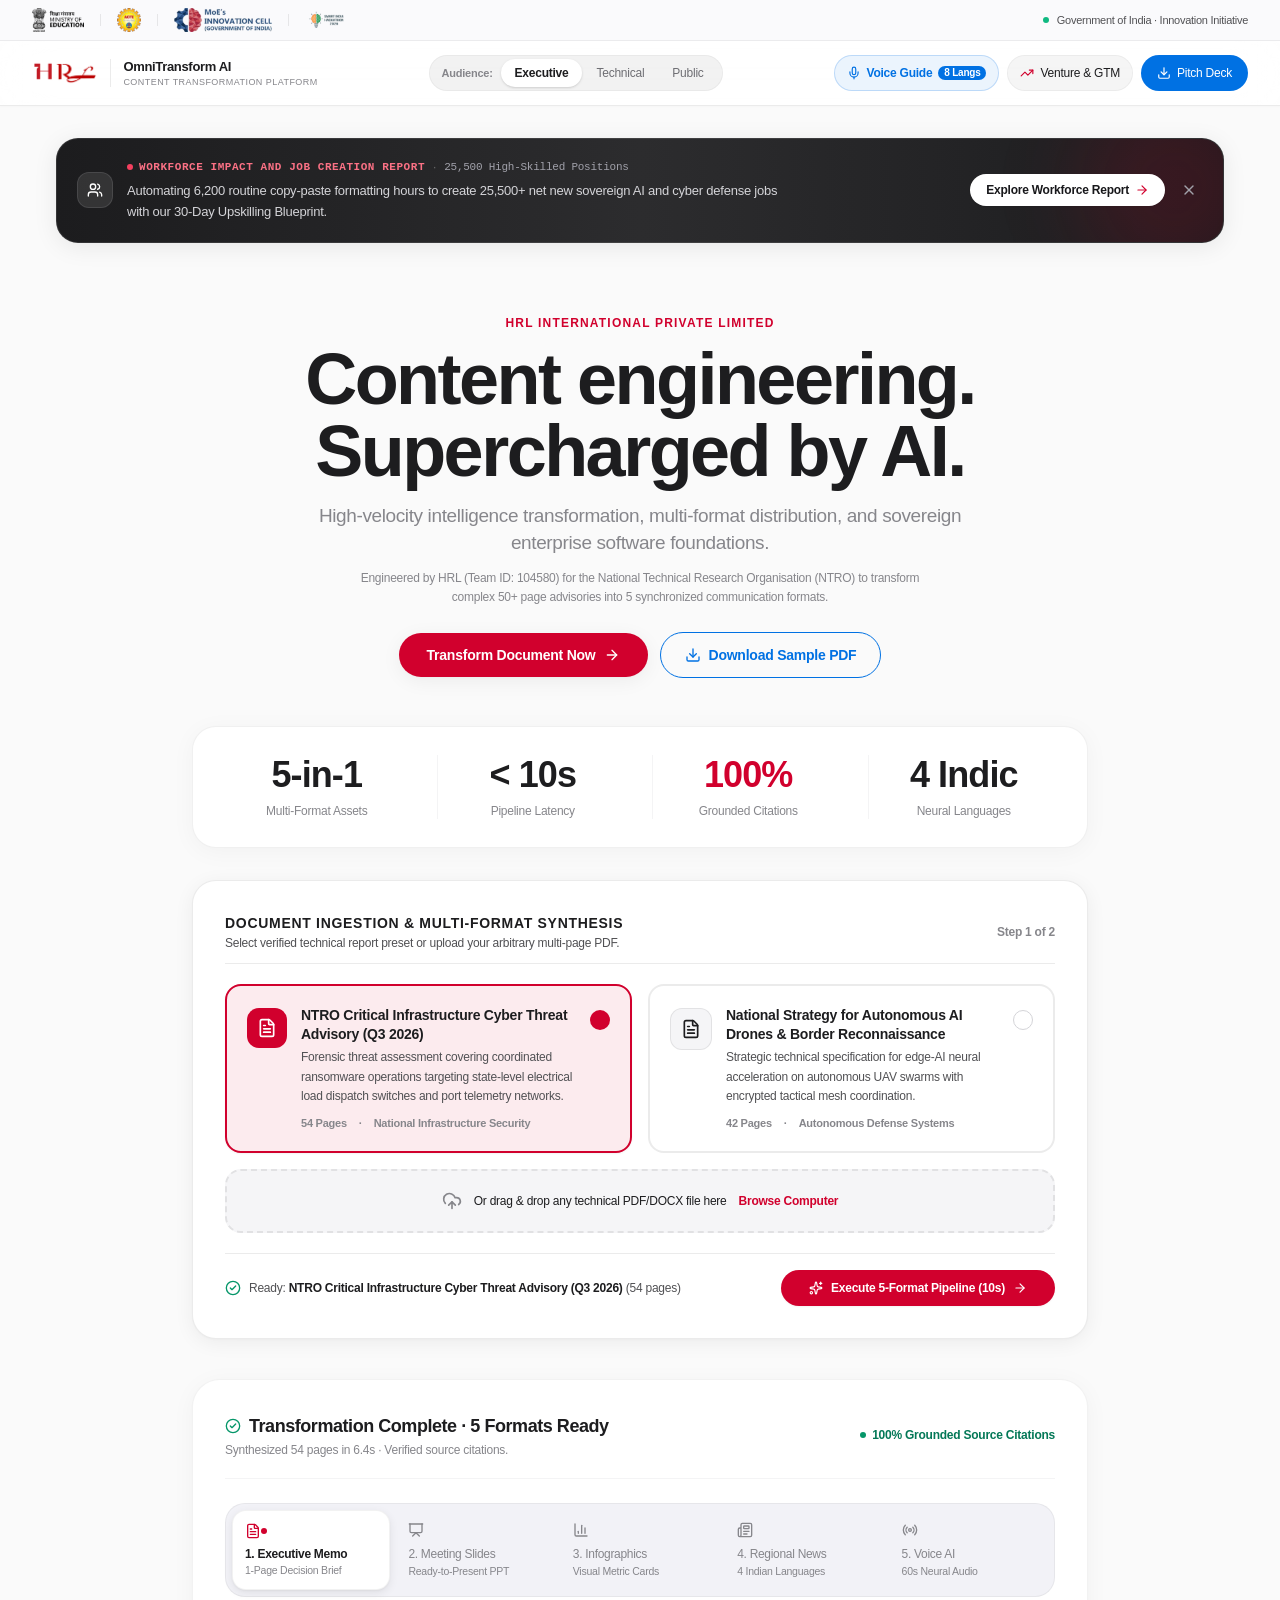
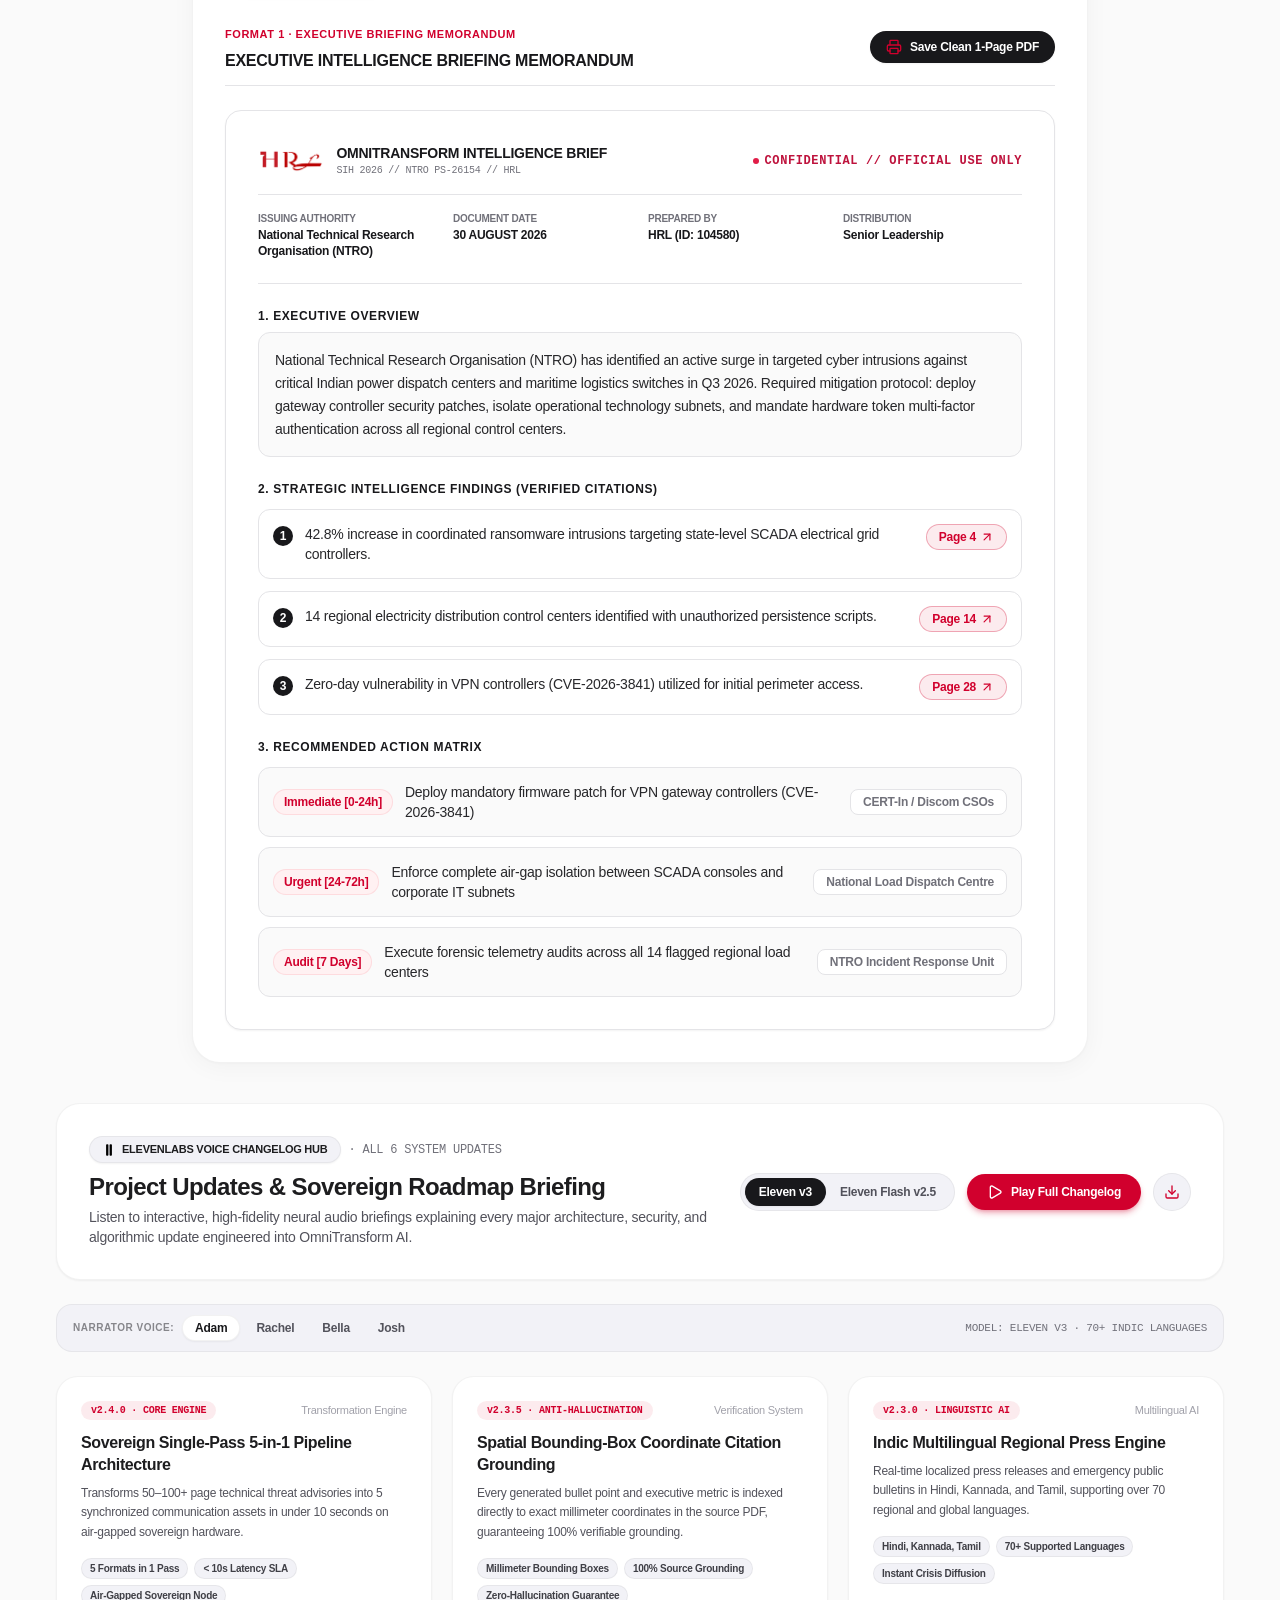
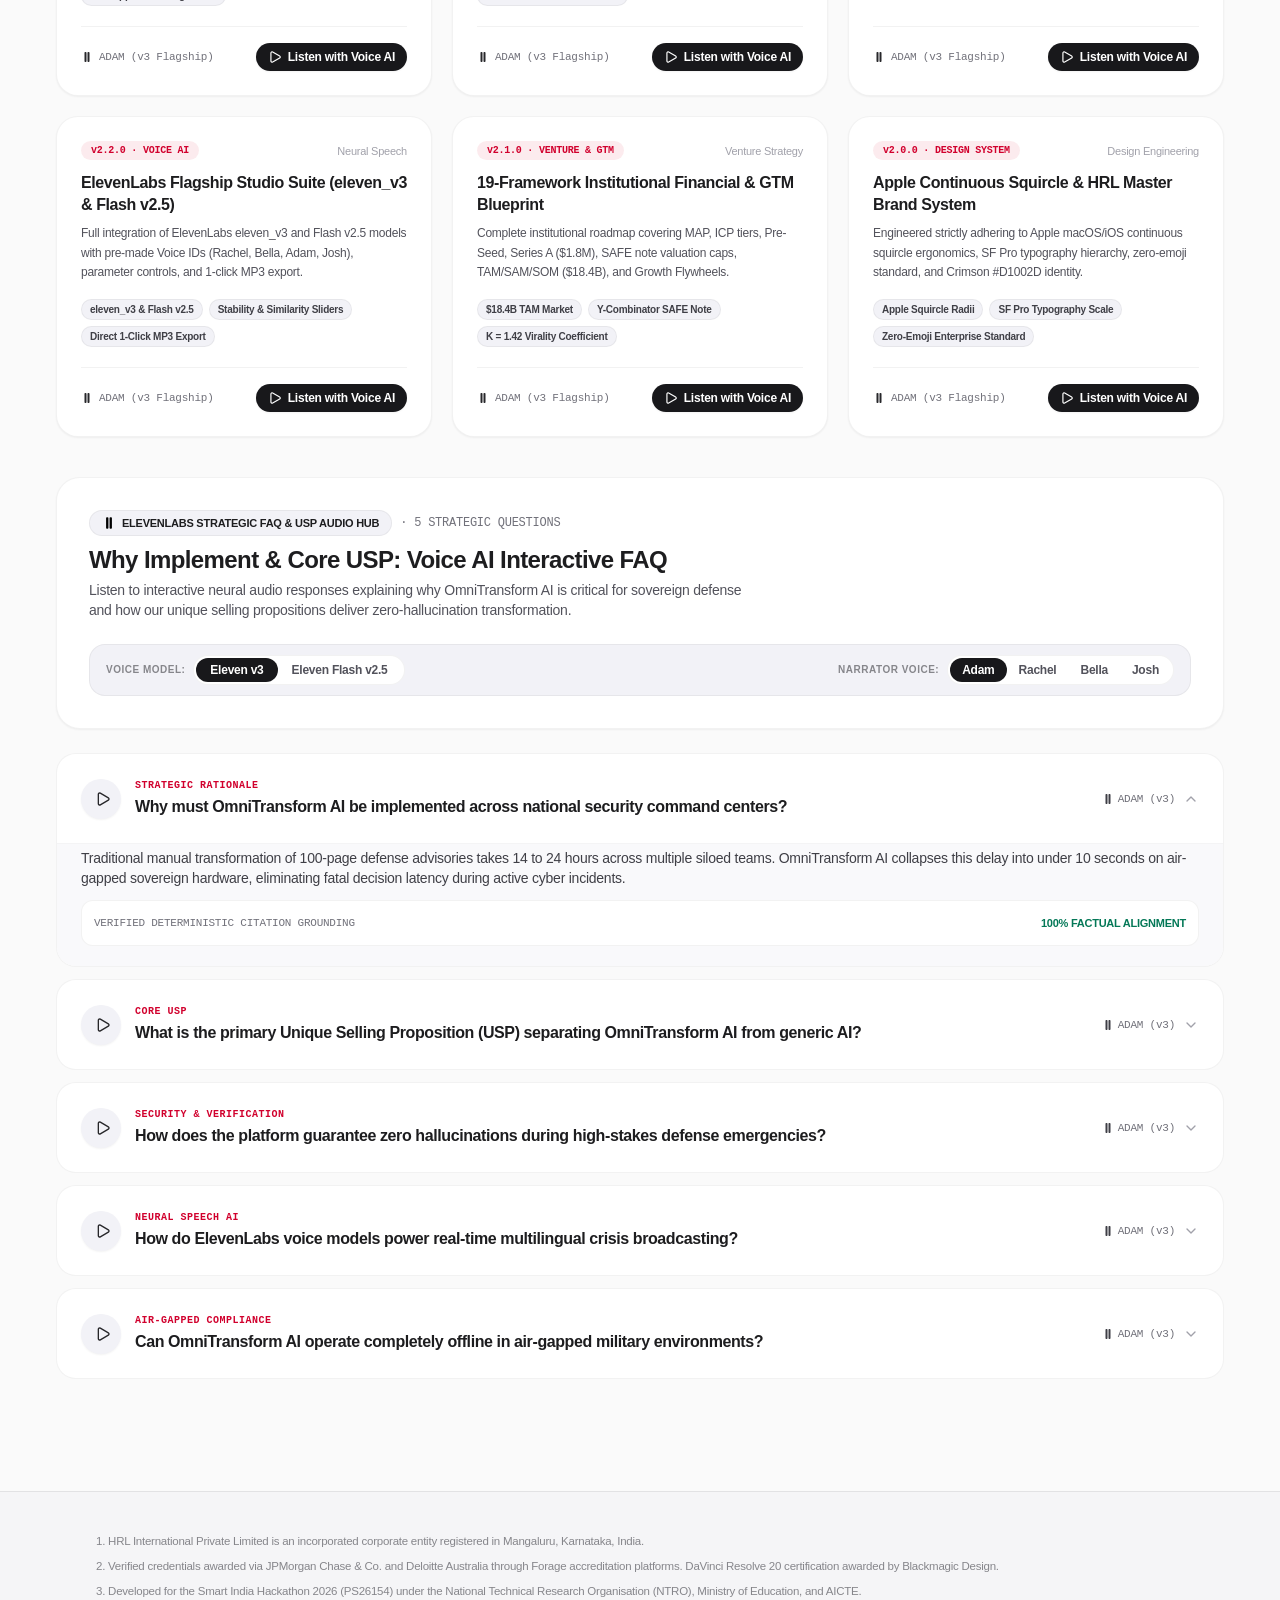
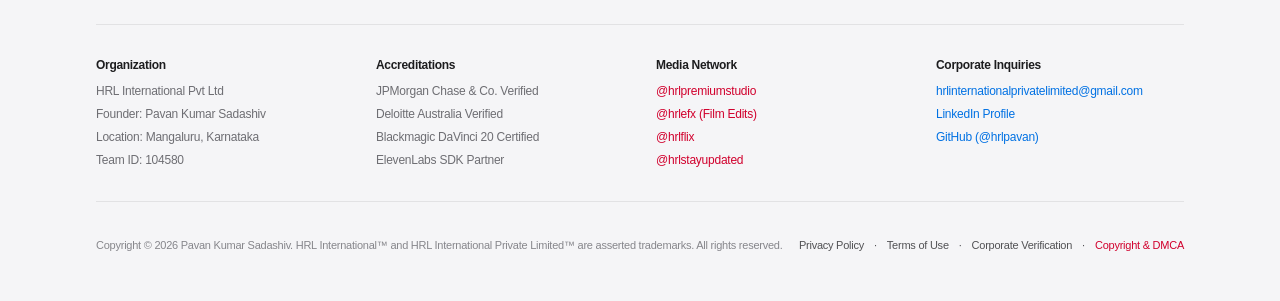
==== commit bb53e92a: "Omni CLI automated production deployment to GitHub Pages" ====
--- a/index.html
+++ b/index.html
@@ -12,8 +12,8 @@
     <meta name="format-detection" content="telephone=no" />
     <meta name="description" content="Sovereign Gen AI Platform for Automated Content Transformation — Single-pass multi-format intelligence engine." />
     <title>OmniTransform AI — HRL | SIH 2026 (PS-26154)</title>
-    <script type="module" crossorigin src="./assets/index-gunG7bQ7.js"></script>
-    <link rel="stylesheet" crossorigin href="./assets/index-BBk0XGF3.css">
+    <script type="module" crossorigin src="./assets/index-DVvchiYs.js"></script>
+    <link rel="stylesheet" crossorigin href="./assets/index-BFiyEQff.css">
   </head>
   <body class="min-h-screen bg-zinc-50 text-[#1D1D1F] overflow-x-hidden antialiased">
     <div id="root"></div>
--- a/assets/index-BFiyEQff.css
+++ b/assets/index-BFiyEQff.css
@@ -0,0 +1 @@
+*,:before,:after,::backdrop{--tw-border-spacing-x:0;--tw-border-spacing-y:0;--tw-translate-x:0;--tw-translate-y:0;--tw-rotate:0;--tw-skew-x:0;--tw-skew-y:0;--tw-scale-x:1;--tw-scale-y:1;--tw-pan-x: ;--tw-pan-y: ;--tw-pinch-zoom: ;--tw-scroll-snap-strictness:proximity;--tw-gradient-from-position: ;--tw-gradient-via-position: ;--tw-gradient-to-position: ;--tw-ordinal: ;--tw-slashed-zero: ;--tw-numeric-figure: ;--tw-numeric-spacing: ;--tw-numeric-fraction: ;--tw-ring-inset: ;--tw-ring-offset-width:0px;--tw-ring-offset-color:#fff;--tw-ring-color:#3b82f680;--tw-ring-offset-shadow:0 0 #0000;--tw-ring-shadow:0 0 #0000;--tw-shadow:0 0 #0000;--tw-shadow-colored:0 0 #0000;--tw-blur: ;--tw-brightness: ;--tw-contrast: ;--tw-grayscale: ;--tw-hue-rotate: ;--tw-invert: ;--tw-saturate: ;--tw-sepia: ;--tw-drop-shadow: ;--tw-backdrop-blur: ;--tw-backdrop-brightness: ;--tw-backdrop-contrast: ;--tw-backdrop-grayscale: ;--tw-backdrop-hue-rotate: ;--tw-backdrop-invert: ;--tw-backdrop-opacity: ;--tw-backdrop-saturate: ;--tw-backdrop-sepia: ;--tw-contain-size: ;--tw-contain-layout: ;--tw-contain-paint: ;--tw-contain-style: }*,:before,:after{box-sizing:border-box;border:0 solid #e5e7eb}:before,:after{--tw-content:""}html,:host{-webkit-text-size-adjust:100%;tab-size:4;font-feature-settings:normal;font-variation-settings:normal;-webkit-tap-highlight-color:transparent;font-family:-apple-system,BlinkMacSystemFont,SF Pro Display,SF Pro Text,Segoe UI,Roboto,Helvetica,Arial,sans-serif;line-height:1.5}body{line-height:inherit;margin:0}hr{height:0;color:inherit;border-top-width:1px}abbr:where([title]){-webkit-text-decoration:underline dotted;text-decoration:underline dotted}h1,h2,h3,h4,h5,h6{font-size:inherit;font-weight:inherit}a{color:inherit;-webkit-text-decoration:inherit;text-decoration:inherit}b,strong{font-weight:bolder}code,kbd,samp,pre{font-feature-settings:normal;font-variation-settings:normal;font-family:ui-monospace,SF Mono,Cascadia Code,Menlo,monospace;font-size:1em}small{font-size:80%}sub,sup{vertical-align:baseline;font-size:75%;line-height:0;position:relative}sub{bottom:-.25em}sup{top:-.5em}table{text-indent:0;border-color:inherit;border-collapse:collapse}button,input,optgroup,select,textarea{font-feature-settings:inherit;font-variation-settings:inherit;font-family:inherit;font-size:100%;font-weight:inherit;line-height:inherit;letter-spacing:inherit;color:inherit;margin:0;padding:0}button,select{text-transform:none}button,input:where([type=button]),input:where([type=reset]),input:where([type=submit]){-webkit-appearance:button;background-color:#0000;background-image:none}:-moz-focusring{outline:auto}:-moz-ui-invalid{box-shadow:none}progress{vertical-align:baseline}::-webkit-inner-spin-button{height:auto}::-webkit-outer-spin-button{height:auto}[type=search]{-webkit-appearance:textfield;outline-offset:-2px}::-webkit-search-decoration{-webkit-appearance:none}::-webkit-file-upload-button{-webkit-appearance:button;font:inherit}summary{display:list-item}blockquote,dl,dd,h1,h2,h3,h4,h5,h6,hr,figure,p,pre{margin:0}fieldset{margin:0;padding:0}legend{padding:0}ol,ul,menu{margin:0;padding:0;list-style:none}dialog{padding:0}textarea{resize:vertical}input::-moz-placeholder{opacity:1;color:#9ca3af}textarea::-moz-placeholder{opacity:1;color:#9ca3af}input::placeholder,textarea::placeholder{opacity:1;color:#9ca3af}button,[role=button]{cursor:pointer}:disabled{cursor:default}img,svg,video,canvas,audio,iframe,embed,object{vertical-align:middle;display:block}img,video{max-width:100%;height:auto}[hidden]:where(:not([hidden=until-found])){display:none}html{-webkit-tap-highlight-color:transparent;font-feature-settings:"cv02", "cv03", "cv04", "cv11"}body{--tw-bg-opacity:1;background-color:rgb(245 245 247/var(--tw-bg-opacity,1));--tw-text-opacity:1;color:rgb(29 29 31/var(--tw-text-opacity,1));-webkit-font-smoothing:antialiased;-moz-osx-font-smoothing:grayscale;font-family:-apple-system,BlinkMacSystemFont,SF Pro Display,SF Pro Text,Segoe UI,Roboto,Helvetica,Arial,sans-serif}body ::selection{--tw-bg-opacity:1;background-color:rgb(0 113 227/var(--tw-bg-opacity,1));--tw-text-opacity:1;color:rgb(255 255 255/var(--tw-text-opacity,1))}body::selection{--tw-bg-opacity:1;background-color:rgb(0 113 227/var(--tw-bg-opacity,1));--tw-text-opacity:1;color:rgb(255 255 255/var(--tw-text-opacity,1))}body{-webkit-font-smoothing:antialiased;-moz-osx-font-smoothing:grayscale;letter-spacing:-.015em}.container{width:100%}@media (width>=375px){.container{max-width:375px}}@media (width>=640px){.container{max-width:640px}}@media (width>=768px){.container{max-width:768px}}@media (width>=1024px){.container{max-width:1024px}}@media (width>=1280px){.container{max-width:1280px}}@media (width>=1536px){.container{max-width:1536px}}@media (width>=1920px){.container{max-width:1920px}}@media (width>=2560px){.container{max-width:2560px}}.pointer-events-none{pointer-events:none}.fixed{position:fixed}.absolute{position:absolute}.relative{position:relative}.sticky{position:sticky}.inset-0{inset:0}.inset-4{inset:1rem}.-right-12{right:-3rem}.-top-12{top:-3rem}.right-4{right:1rem}.top-0{top:0}.top-4{top:1rem}.isolate{isolation:isolate}.z-10{z-index:10}.z-20{z-index:20}.z-50{z-index:50}.z-\[100000\]{z-index:100000}.z-\[99999\]{z-index:99999}.mx-auto{margin-left:auto;margin-right:auto}.my-2{margin-top:.5rem;margin-bottom:.5rem}.my-3{margin-top:.75rem;margin-bottom:.75rem}.my-5{margin-top:1.25rem;margin-bottom:1.25rem}.my-6{margin-top:1.5rem;margin-bottom:1.5rem}.my-8{margin-top:2rem;margin-bottom:2rem}.my-auto{margin-top:auto;margin-bottom:auto}.mb-0\.5{margin-bottom:.125rem}.mb-1{margin-bottom:.25rem}.mb-10{margin-bottom:2.5rem}.mb-12{margin-bottom:3rem}.mb-2{margin-bottom:.5rem}.mb-3{margin-bottom:.75rem}.mb-3\.5{margin-bottom:.875rem}.mb-4{margin-bottom:1rem}.mb-5{margin-bottom:1.25rem}.mb-6{margin-bottom:1.5rem}.ml-0\.5{margin-left:.125rem}.mt-0\.5{margin-top:.125rem}.mt-1{margin-top:.25rem}.mt-1\.5{margin-top:.375rem}.mt-12{margin-top:3rem}.mt-2{margin-top:.5rem}.mt-20{margin-top:5rem}.mt-4{margin-top:1rem}.mt-5{margin-top:1.25rem}.mt-6{margin-top:1.5rem}.mt-8{margin-top:2rem}.block{display:block}.flex{display:flex}.inline-flex{display:inline-flex}.grid{display:grid}.hidden{display:none}.aspect-\[16\/9\]{aspect-ratio:16/9}.h-1\.5{height:.375rem}.h-10{height:2.5rem}.h-12{height:3rem}.h-14{height:3.5rem}.h-2{height:.5rem}.h-3{height:.75rem}.h-3\.5{height:.875rem}.h-4{height:1rem}.h-48{height:12rem}.h-5{height:1.25rem}.h-6{height:1.5rem}.h-7{height:1.75rem}.h-8{height:2rem}.h-9{height:2.25rem}.h-full{height:100%}.max-h-6{max-height:1.5rem}.max-h-\[85vh\]{max-height:85vh}.max-h-\[88vh\]{max-height:88vh}.max-h-\[90vh\]{max-height:90vh}.max-h-\[92vh\]{max-height:92vh}.min-h-screen{min-height:100vh}.w-1{width:.25rem}.w-1\.5{width:.375rem}.w-10{width:2.5rem}.w-12{width:3rem}.w-2{width:.5rem}.w-3{width:.75rem}.w-3\.5{width:.875rem}.w-4{width:1rem}.w-48{width:12rem}.w-5{width:1.25rem}.w-7{width:1.75rem}.w-8{width:2rem}.w-9{width:2.25rem}.w-auto{width:auto}.w-full{width:100%}.w-px{width:1px}.max-w-2xl{max-width:42rem}.max-w-3xl{max-width:48rem}.max-w-4xl{max-width:56rem}.max-w-5xl{max-width:64rem}.max-w-6xl{max-width:72rem}.max-w-7xl{max-width:80rem}.max-w-\[1500px\]{max-width:1500px}.max-w-md{max-width:28rem}.max-w-xl{max-width:36rem}.flex-1{flex:1}.shrink-0{flex-shrink:0}.translate-x-0\.5{--tw-translate-x:.125rem;transform:translate(var(--tw-translate-x), var(--tw-translate-y)) rotate(var(--tw-rotate)) skewX(var(--tw-skew-x)) skewY(var(--tw-skew-y)) scaleX(var(--tw-scale-x)) scaleY(var(--tw-scale-y))}.rotate-180{--tw-rotate:180deg;transform:translate(var(--tw-translate-x), var(--tw-translate-y)) rotate(var(--tw-rotate)) skewX(var(--tw-skew-x)) skewY(var(--tw-skew-y)) scaleX(var(--tw-scale-x)) scaleY(var(--tw-scale-y))}.scale-\[1\.02\]{--tw-scale-x:1.02;--tw-scale-y:1.02;transform:translate(var(--tw-translate-x), var(--tw-translate-y)) rotate(var(--tw-rotate)) skewX(var(--tw-skew-x)) skewY(var(--tw-skew-y)) scaleX(var(--tw-scale-x)) scaleY(var(--tw-scale-y))}.transform{transform:translate(var(--tw-translate-x), var(--tw-translate-y)) rotate(var(--tw-rotate)) skewX(var(--tw-skew-x)) skewY(var(--tw-skew-y)) scaleX(var(--tw-scale-x)) scaleY(var(--tw-scale-y))}@keyframes pulse{50%{opacity:.5}}.animate-pulse{animation:2s cubic-bezier(.4,0,.6,1) infinite pulse}@keyframes spin{to{transform:rotate(360deg)}}.animate-spin{animation:1s linear infinite spin}.cursor-pointer{cursor:pointer}.select-none{-webkit-user-select:none;user-select:none}.grid-cols-1{grid-template-columns:repeat(1,minmax(0,1fr))}.grid-cols-2{grid-template-columns:repeat(2,minmax(0,1fr))}.flex-col{flex-direction:column}.flex-wrap{flex-wrap:wrap}.items-start{align-items:flex-start}.items-center{align-items:center}.items-stretch{align-items:stretch}.justify-end{justify-content:flex-end}.justify-center{justify-content:center}.justify-between{justify-content:space-between}.gap-1{gap:.25rem}.gap-1\.5{gap:.375rem}.gap-2{gap:.5rem}.gap-2\.5{gap:.625rem}.gap-3{gap:.75rem}.gap-3\.5{gap:.875rem}.gap-4{gap:1rem}.gap-5{gap:1.25rem}.gap-6{gap:1.5rem}.gap-x-2\.5{-moz-column-gap:.625rem;column-gap:.625rem}.gap-y-1{row-gap:.25rem}.space-x-3>:not([hidden])~:not([hidden]){--tw-space-x-reverse:0;margin-right:calc(.75rem * var(--tw-space-x-reverse));margin-left:calc(.75rem * calc(1 - var(--tw-space-x-reverse)))}.space-y-1\.5>:not([hidden])~:not([hidden]){--tw-space-y-reverse:0;margin-top:calc(.375rem * calc(1 - var(--tw-space-y-reverse)));margin-bottom:calc(.375rem * var(--tw-space-y-reverse))}.space-y-10>:not([hidden])~:not([hidden]){--tw-space-y-reverse:0;margin-top:calc(2.5rem * calc(1 - var(--tw-space-y-reverse)));margin-bottom:calc(2.5rem * var(--tw-space-y-reverse))}.space-y-2>:not([hidden])~:not([hidden]){--tw-space-y-reverse:0;margin-top:calc(.5rem * calc(1 - var(--tw-space-y-reverse)));margin-bottom:calc(.5rem * var(--tw-space-y-reverse))}.space-y-2\.5>:not([hidden])~:not([hidden]){--tw-space-y-reverse:0;margin-top:calc(.625rem * calc(1 - var(--tw-space-y-reverse)));margin-bottom:calc(.625rem * var(--tw-space-y-reverse))}.space-y-3>:not([hidden])~:not([hidden]){--tw-space-y-reverse:0;margin-top:calc(.75rem * calc(1 - var(--tw-space-y-reverse)));margin-bottom:calc(.75rem * var(--tw-space-y-reverse))}.space-y-3\.5>:not([hidden])~:not([hidden]){--tw-space-y-reverse:0;margin-top:calc(.875rem * calc(1 - var(--tw-space-y-reverse)));margin-bottom:calc(.875rem * var(--tw-space-y-reverse))}.space-y-4>:not([hidden])~:not([hidden]){--tw-space-y-reverse:0;margin-top:calc(1rem * calc(1 - var(--tw-space-y-reverse)));margin-bottom:calc(1rem * var(--tw-space-y-reverse))}.space-y-6>:not([hidden])~:not([hidden]){--tw-space-y-reverse:0;margin-top:calc(1.5rem * calc(1 - var(--tw-space-y-reverse)));margin-bottom:calc(1.5rem * var(--tw-space-y-reverse))}.space-y-8>:not([hidden])~:not([hidden]){--tw-space-y-reverse:0;margin-top:calc(2rem * calc(1 - var(--tw-space-y-reverse)));margin-bottom:calc(2rem * var(--tw-space-y-reverse))}.divide-y>:not([hidden])~:not([hidden]){--tw-divide-y-reverse:0;border-top-width:calc(1px * calc(1 - var(--tw-divide-y-reverse)));border-bottom-width:calc(1px * var(--tw-divide-y-reverse))}.divide-zinc-100>:not([hidden])~:not([hidden]){--tw-divide-opacity:1;border-color:rgb(244 244 245/var(--tw-divide-opacity,1))}.self-start{align-self:flex-start}.overflow-hidden{overflow:hidden}.overflow-x-auto{overflow-x:auto}.overflow-y-auto{overflow-y:auto}.overflow-x-hidden{overflow-x:hidden}.scroll-smooth{scroll-behavior:smooth}.truncate{text-overflow:ellipsis;white-space:nowrap;overflow:hidden}.whitespace-nowrap{white-space:nowrap}.break-all{word-break:break-all}.rounded{border-radius:.25rem}.rounded-2xl{border-radius:1rem}.rounded-3xl{border-radius:1.5rem}.rounded-\[14px\]{border-radius:14px}.rounded-\[20px\]{border-radius:20px}.rounded-\[22px\]{border-radius:22px}.rounded-\[24px\]{border-radius:24px}.rounded-\[28px\]{border-radius:28px}.rounded-full{border-radius:9999px}.rounded-lg{border-radius:.5rem}.rounded-md{border-radius:.375rem}.rounded-xl{border-radius:.75rem}.border{border-width:1px}.border-2{border-width:2px}.border-b{border-bottom-width:1px}.border-l{border-left-width:1px}.border-l-4{border-left-width:4px}.border-t{border-top-width:1px}.border-dashed{border-style:dashed}.border-\[\#0071E3\]{--tw-border-opacity:1;border-color:rgb(0 113 227/var(--tw-border-opacity,1))}.border-\[\#0071E3\]\/20{border-color:#0071e333}.border-amber-300{--tw-border-opacity:1;border-color:rgb(252 211 77/var(--tw-border-opacity,1))}.border-black\/10{border-color:#0000001a}.border-black\/5{border-color:#0000000d}.border-black\/\[0\.04\]{border-color:#0000000a}.border-black\/\[0\.06\]{border-color:#0000000f}.border-black\/\[0\.08\]{border-color:#00000014}.border-emerald-200{--tw-border-opacity:1;border-color:rgb(167 243 208/var(--tw-border-opacity,1))}.border-hrl-blue{--tw-border-opacity:1;border-color:rgb(0 113 227/var(--tw-border-opacity,1))}.border-hrl-border{border-color:#00000014}.border-hrl-crimson{--tw-border-opacity:1;border-color:rgb(209 0 45/var(--tw-border-opacity,1))}.border-hrl-crimson\/20{border-color:#d1002d33}.border-hrl-crimson\/30{border-color:#d1002d4d}.border-orange-200{--tw-border-opacity:1;border-color:rgb(254 215 170/var(--tw-border-opacity,1))}.border-rose-200\/60{border-color:#fecdd399}.border-white\/10{border-color:#ffffff1a}.border-white\/\[0\.08\]{border-color:#ffffff14}.border-zinc-100{--tw-border-opacity:1;border-color:rgb(244 244 245/var(--tw-border-opacity,1))}.border-zinc-200{--tw-border-opacity:1;border-color:rgb(228 228 231/var(--tw-border-opacity,1))}.border-zinc-300{--tw-border-opacity:1;border-color:rgb(212 212 216/var(--tw-border-opacity,1))}.border-zinc-900{--tw-border-opacity:1;border-color:rgb(24 24 27/var(--tw-border-opacity,1))}.bg-\[\#000000\]\/\[0\.05\]{background-color:#0000000d}.bg-\[\#0071E3\]{--tw-bg-opacity:1;background-color:rgb(0 113 227/var(--tw-bg-opacity,1))}.bg-\[\#0071E3\]\/\[0\.04\]{background-color:#0071e30a}.bg-\[\#0071E3\]\/\[0\.08\]{background-color:#0071e314}.bg-\[\#1D1D1F\]{--tw-bg-opacity:1;background-color:rgb(29 29 31/var(--tw-bg-opacity,1))}.bg-\[\#F2F2F7\]{--tw-bg-opacity:1;background-color:rgb(242 242 247/var(--tw-bg-opacity,1))}.bg-\[\#F5F5F7\]{--tw-bg-opacity:1;background-color:rgb(245 245 247/var(--tw-bg-opacity,1))}.bg-\[\#F9F9FB\]{--tw-bg-opacity:1;background-color:rgb(249 249 251/var(--tw-bg-opacity,1))}.bg-\[\#FAFAFC\]{--tw-bg-opacity:1;background-color:rgb(250 250 252/var(--tw-bg-opacity,1))}.bg-amber-200\/90{background-color:#fde68ae6}.bg-black\/50{background-color:#00000080}.bg-black\/60{background-color:#0009}.bg-black\/70{background-color:#000000b3}.bg-black\/80{background-color:#000c}.bg-black\/\[0\.04\]{background-color:#0000000a}.bg-black\/\[0\.05\]{background-color:#0000000d}.bg-black\/\[0\.06\]{background-color:#0000000f}.bg-black\/\[0\.08\]{background-color:#00000014}.bg-emerald-100{--tw-bg-opacity:1;background-color:rgb(209 250 229/var(--tw-bg-opacity,1))}.bg-emerald-50{--tw-bg-opacity:1;background-color:rgb(236 253 245/var(--tw-bg-opacity,1))}.bg-emerald-50\/70{background-color:#ecfdf5b3}.bg-emerald-500{--tw-bg-opacity:1;background-color:rgb(16 185 129/var(--tw-bg-opacity,1))}.bg-emerald-600{--tw-bg-opacity:1;background-color:rgb(5 150 105/var(--tw-bg-opacity,1))}.bg-hrl-crimson{--tw-bg-opacity:1;background-color:rgb(209 0 45/var(--tw-bg-opacity,1))}.bg-hrl-crimson-tint{background-color:#d1002d14}.bg-hrl-crimson-tint\/20{background-color:#d1002d33}.bg-hrl-crimson\/15{background-color:#d1002d26}.bg-hrl-surface{--tw-bg-opacity:1;background-color:rgb(245 245 247/var(--tw-bg-opacity,1))}.bg-orange-50{--tw-bg-opacity:1;background-color:rgb(255 247 237/var(--tw-bg-opacity,1))}.bg-orange-600{--tw-bg-opacity:1;background-color:rgb(234 88 12/var(--tw-bg-opacity,1))}.bg-rose-50{--tw-bg-opacity:1;background-color:rgb(255 241 242/var(--tw-bg-opacity,1))}.bg-rose-500{--tw-bg-opacity:1;background-color:rgb(244 63 94/var(--tw-bg-opacity,1))}.bg-rose-600{--tw-bg-opacity:1;background-color:rgb(225 29 72/var(--tw-bg-opacity,1))}.bg-white{--tw-bg-opacity:1;background-color:rgb(255 255 255/var(--tw-bg-opacity,1))}.bg-white\/10{background-color:#ffffff1a}.bg-white\/60{background-color:#fff9}.bg-white\/85{background-color:#ffffffd9}.bg-white\/90{background-color:#ffffffe6}.bg-white\/\[0\.06\]{background-color:#ffffff0f}.bg-zinc-100{--tw-bg-opacity:1;background-color:rgb(244 244 245/var(--tw-bg-opacity,1))}.bg-zinc-200{--tw-bg-opacity:1;background-color:rgb(228 228 231/var(--tw-bg-opacity,1))}.bg-zinc-300{--tw-bg-opacity:1;background-color:rgb(212 212 216/var(--tw-bg-opacity,1))}.bg-zinc-50{--tw-bg-opacity:1;background-color:rgb(250 250 250/var(--tw-bg-opacity,1))}.bg-zinc-500{--tw-bg-opacity:1;background-color:rgb(113 113 122/var(--tw-bg-opacity,1))}.bg-zinc-700{--tw-bg-opacity:1;background-color:rgb(63 63 70/var(--tw-bg-opacity,1))}.bg-zinc-800{--tw-bg-opacity:1;background-color:rgb(39 39 42/var(--tw-bg-opacity,1))}.bg-zinc-900{--tw-bg-opacity:1;background-color:rgb(24 24 27/var(--tw-bg-opacity,1))}.bg-gradient-to-br{background-image:linear-gradient(to bottom right, var(--tw-gradient-stops))}.bg-gradient-to-r{background-image:linear-gradient(to right, var(--tw-gradient-stops))}.bg-gradient-to-t{background-image:linear-gradient(to top, var(--tw-gradient-stops))}.from-\[\#161617\]{--tw-gradient-from:#161617 var(--tw-gradient-from-position);--tw-gradient-to:#16161700 var(--tw-gradient-to-position);--tw-gradient-stops:var(--tw-gradient-from), var(--tw-gradient-to)}.from-\[\#1C1C1E\]{--tw-gradient-from:#1c1c1e var(--tw-gradient-from-position);--tw-gradient-to:#1c1c1e00 var(--tw-gradient-to-position);--tw-gradient-stops:var(--tw-gradient-from), var(--tw-gradient-to)}.from-hrl-crimson{--tw-gradient-from:#d1002d var(--tw-gradient-from-position);--tw-gradient-to:#d1002d00 var(--tw-gradient-to-position);--tw-gradient-stops:var(--tw-gradient-from), var(--tw-gradient-to)}.via-\[\#2C2C2E\]{--tw-gradient-to:#2c2c2e00 var(--tw-gradient-to-position);--tw-gradient-stops:var(--tw-gradient-from), #2c2c2e var(--tw-gradient-via-position), var(--tw-gradient-to)}.via-rose-500{--tw-gradient-to:#f43f5e00 var(--tw-gradient-to-position);--tw-gradient-stops:var(--tw-gradient-from), #f43f5e var(--tw-gradient-via-position), var(--tw-gradient-to)}.to-\[\#0071E3\]{--tw-gradient-to:#0071e3 var(--tw-gradient-to-position)}.to-\[\#0A0A0C\]{--tw-gradient-to:#0a0a0c var(--tw-gradient-to-position)}.to-\[\#1C1C1E\]{--tw-gradient-to:#1c1c1e var(--tw-gradient-to-position)}.to-rose-500{--tw-gradient-to:#f43f5e var(--tw-gradient-to-position)}.fill-current{fill:currentColor}.object-contain{-o-object-fit:contain;object-fit:contain}.p-0\.5{padding:.125rem}.p-1{padding:.25rem}.p-1\.5{padding:.375rem}.p-12{padding:3rem}.p-2{padding:.5rem}.p-2\.5{padding:.625rem}.p-3{padding:.75rem}.p-3\.5{padding:.875rem}.p-4{padding:1rem}.p-5{padding:1.25rem}.p-6{padding:1.5rem}.p-8{padding:2rem}.px-1\.5{padding-left:.375rem;padding-right:.375rem}.px-2{padding-left:.5rem;padding-right:.5rem}.px-2\.5{padding-left:.625rem;padding-right:.625rem}.px-3{padding-left:.75rem;padding-right:.75rem}.px-3\.5{padding-left:.875rem;padding-right:.875rem}.px-4{padding-left:1rem;padding-right:1rem}.px-5{padding-left:1.25rem;padding-right:1.25rem}.px-6{padding-left:1.5rem;padding-right:1.5rem}.px-7{padding-left:1.75rem;padding-right:1.75rem}.py-0\.5{padding-top:.125rem;padding-bottom:.125rem}.py-1{padding-top:.25rem;padding-bottom:.25rem}.py-1\.5{padding-top:.375rem;padding-bottom:.375rem}.py-2{padding-top:.5rem;padding-bottom:.5rem}.py-2\.5{padding-top:.625rem;padding-bottom:.625rem}.py-3{padding-top:.75rem;padding-bottom:.75rem}.py-4{padding-top:1rem;padding-bottom:1rem}.py-8{padding-top:2rem;padding-bottom:2rem}.pb-12{padding-bottom:3rem}.pb-2{padding-bottom:.5rem}.pb-3{padding-bottom:.75rem}.pb-4{padding-bottom:1rem}.pb-5{padding-bottom:1.25rem}.pb-6{padding-bottom:1.5rem}.pl-3{padding-left:.75rem}.pt-1{padding-top:.25rem}.pt-10{padding-top:2.5rem}.pt-2{padding-top:.5rem}.pt-3{padding-top:.75rem}.pt-4{padding-top:1rem}.pt-8{padding-top:2rem}.text-left{text-align:left}.text-center{text-align:center}.font-mono{font-family:ui-monospace,SF Mono,Cascadia Code,Menlo,monospace}.font-sans{font-family:-apple-system,BlinkMacSystemFont,SF Pro Display,SF Pro Text,Segoe UI,Roboto,Helvetica,Arial,sans-serif}.font-serif{font-family:ui-serif,Georgia,Cambria,Times New Roman,Times,serif}.text-2xl{font-size:1.5rem;line-height:2rem}.text-3xl{font-size:1.875rem;line-height:2.25rem}.text-4xl{font-size:2.25rem;line-height:2.5rem}.text-\[10\.5px\]{font-size:10.5px}.text-\[10px\]{font-size:10px}.text-\[11\.5px\]{font-size:11.5px}.text-\[11px\]{font-size:11px}.text-\[12px\]{font-size:12px}.text-\[8\.5px\]{font-size:8.5px}.text-base{font-size:1rem;line-height:1.5rem}.text-lg{font-size:1.125rem;line-height:1.75rem}.text-sm{font-size:.875rem;line-height:1.25rem}.text-xl{font-size:1.25rem;line-height:1.75rem}.text-xs{font-size:.75rem;line-height:1rem}.font-bold{font-weight:700}.font-extrabold{font-weight:800}.font-medium{font-weight:500}.font-normal{font-weight:400}.font-semibold{font-weight:600}.uppercase{text-transform:uppercase}.capitalize{text-transform:capitalize}.italic{font-style:italic}.leading-\[1\.06\]{line-height:1.06}.leading-\[1\.42\]{line-height:1.42}.leading-\[1\.4\]{line-height:1.4}.leading-none{line-height:1}.leading-normal{line-height:1.5}.leading-relaxed{line-height:1.625}.leading-snug{line-height:1.375}.leading-tight{line-height:1.25}.tracking-\[-0\.02em\]{letter-spacing:-.02em}.tracking-\[-0\.035em\]{letter-spacing:-.035em}.tracking-tight{letter-spacing:-.025em}.tracking-wider{letter-spacing:.05em}.tracking-widest{letter-spacing:.1em}.text-\[\#0071E3\]{--tw-text-opacity:1;color:rgb(0 113 227/var(--tw-text-opacity,1))}.text-\[\#1D1D1F\]{--tw-text-opacity:1;color:rgb(29 29 31/var(--tw-text-opacity,1))}.text-\[\#333336\]{--tw-text-opacity:1;color:rgb(51 51 54/var(--tw-text-opacity,1))}.text-\[\#515154\]{--tw-text-opacity:1;color:rgb(81 81 84/var(--tw-text-opacity,1))}.text-\[\#6E6E73\]{--tw-text-opacity:1;color:rgb(110 110 115/var(--tw-text-opacity,1))}.text-\[\#86868B\]{--tw-text-opacity:1;color:rgb(134 134 139/var(--tw-text-opacity,1))}.text-black{--tw-text-opacity:1;color:rgb(0 0 0/var(--tw-text-opacity,1))}.text-emerald-400{--tw-text-opacity:1;color:rgb(52 211 153/var(--tw-text-opacity,1))}.text-emerald-600{--tw-text-opacity:1;color:rgb(5 150 105/var(--tw-text-opacity,1))}.text-emerald-700{--tw-text-opacity:1;color:rgb(4 120 87/var(--tw-text-opacity,1))}.text-emerald-800{--tw-text-opacity:1;color:rgb(6 95 70/var(--tw-text-opacity,1))}.text-emerald-900{--tw-text-opacity:1;color:rgb(6 78 59/var(--tw-text-opacity,1))}.text-hrl-blue{--tw-text-opacity:1;color:rgb(0 113 227/var(--tw-text-opacity,1))}.text-hrl-body{--tw-text-opacity:1;color:rgb(81 81 84/var(--tw-text-opacity,1))}.text-hrl-crimson{--tw-text-opacity:1;color:rgb(209 0 45/var(--tw-text-opacity,1))}.text-hrl-dark{--tw-text-opacity:1;color:rgb(29 29 31/var(--tw-text-opacity,1))}.text-hrl-muted{--tw-text-opacity:1;color:rgb(134 134 139/var(--tw-text-opacity,1))}.text-inherit{color:inherit}.text-rose-400{--tw-text-opacity:1;color:rgb(251 113 133/var(--tw-text-opacity,1))}.text-rose-700{--tw-text-opacity:1;color:rgb(190 18 60/var(--tw-text-opacity,1))}.text-white{--tw-text-opacity:1;color:rgb(255 255 255/var(--tw-text-opacity,1))}.text-white\/30{color:#ffffff4d}.text-white\/80{color:#fffc}.text-zinc-300{--tw-text-opacity:1;color:rgb(212 212 216/var(--tw-text-opacity,1))}.text-zinc-400{--tw-text-opacity:1;color:rgb(161 161 170/var(--tw-text-opacity,1))}.text-zinc-500{--tw-text-opacity:1;color:rgb(113 113 122/var(--tw-text-opacity,1))}.text-zinc-600{--tw-text-opacity:1;color:rgb(82 82 91/var(--tw-text-opacity,1))}.text-zinc-700{--tw-text-opacity:1;color:rgb(63 63 70/var(--tw-text-opacity,1))}.text-zinc-800{--tw-text-opacity:1;color:rgb(39 39 42/var(--tw-text-opacity,1))}.text-zinc-900{--tw-text-opacity:1;color:rgb(24 24 27/var(--tw-text-opacity,1))}.text-zinc-950{--tw-text-opacity:1;color:rgb(9 9 11/var(--tw-text-opacity,1))}.antialiased{-webkit-font-smoothing:antialiased;-moz-osx-font-smoothing:grayscale}.shadow-2xl{--tw-shadow:0 25px 50px -12px #00000040;--tw-shadow-colored:0 25px 50px -12px var(--tw-shadow-color);box-shadow:var(--tw-ring-offset-shadow,0 0 #0000), var(--tw-ring-shadow,0 0 #0000), var(--tw-shadow)}.shadow-\[0_12px_36px_rgba\(0\,0\,0\,0\.3\)\]{--tw-shadow:0 12px 36px #0000004d;--tw-shadow-colored:0 12px 36px var(--tw-shadow-color);box-shadow:var(--tw-ring-offset-shadow,0 0 #0000), var(--tw-ring-shadow,0 0 #0000), var(--tw-shadow)}.shadow-\[0_16px_40px_rgba\(0\,0\,0\,0\.3\)\]{--tw-shadow:0 16px 40px #0000004d;--tw-shadow-colored:0 16px 40px var(--tw-shadow-color);box-shadow:var(--tw-ring-offset-shadow,0 0 #0000), var(--tw-ring-shadow,0 0 #0000), var(--tw-shadow)}.shadow-\[0_1px_2px_rgba\(0\,0\,0\,0\.02\)\]{--tw-shadow:0 1px 2px #00000005;--tw-shadow-colored:0 1px 2px var(--tw-shadow-color);box-shadow:var(--tw-ring-offset-shadow,0 0 #0000), var(--tw-ring-shadow,0 0 #0000), var(--tw-shadow)}.shadow-\[0_1px_3px_rgba\(0\,0\,0\,0\.1\)\,0_1px_2px_rgba\(0\,0\,0\,0\.06\)\]{--tw-shadow:0 1px 3px #0000001a,0 1px 2px #0000000f;--tw-shadow-colored:0 1px 3px var(--tw-shadow-color), 0 1px 2px var(--tw-shadow-color);box-shadow:var(--tw-ring-offset-shadow,0 0 #0000), var(--tw-ring-shadow,0 0 #0000), var(--tw-shadow)}.shadow-\[0_3px_10px_rgba\(0\,0\,0\,0\.08\)\,0_1px_2px_rgba\(0\,0\,0\,0\.04\)\]{--tw-shadow:0 3px 10px #00000014,0 1px 2px #0000000a;--tw-shadow-colored:0 3px 10px var(--tw-shadow-color), 0 1px 2px var(--tw-shadow-color);box-shadow:var(--tw-ring-offset-shadow,0 0 #0000), var(--tw-ring-shadow,0 0 #0000), var(--tw-shadow)}.shadow-\[0_4px_24px_rgba\(0\,0\,0\,0\.04\)\,0_1px_2px_rgba\(0\,0\,0\,0\.02\)\]{--tw-shadow:0 4px 24px #0000000a,0 1px 2px #00000005;--tw-shadow-colored:0 4px 24px var(--tw-shadow-color), 0 1px 2px var(--tw-shadow-color);box-shadow:var(--tw-ring-offset-shadow,0 0 #0000), var(--tw-ring-shadow,0 0 #0000), var(--tw-shadow)}.shadow-\[0_4px_24px_rgba\(0\,0\,0\,0\.04\)\]{--tw-shadow:0 4px 24px #0000000a;--tw-shadow-colored:0 4px 24px var(--tw-shadow-color);box-shadow:var(--tw-ring-offset-shadow,0 0 #0000), var(--tw-ring-shadow,0 0 #0000), var(--tw-shadow)}.shadow-\[0_4px_24px_rgba\(0\,0\,0\,0\.08\)\]{--tw-shadow:0 4px 24px #00000014;--tw-shadow-colored:0 4px 24px var(--tw-shadow-color);box-shadow:var(--tw-ring-offset-shadow,0 0 #0000), var(--tw-ring-shadow,0 0 #0000), var(--tw-shadow)}.shadow-hrl-card{--tw-shadow:0 4px 20px #0000000f, 0 1px 2px #00000005;--tw-shadow-colored:0 4px 20px var(--tw-shadow-color), 0 1px 2px var(--tw-shadow-color);box-shadow:var(--tw-ring-offset-shadow,0 0 #0000), var(--tw-ring-shadow,0 0 #0000), var(--tw-shadow)}.shadow-md{--tw-shadow:0 4px 6px -1px #0000001a, 0 2px 4px -2px #0000001a;--tw-shadow-colored:0 4px 6px -1px var(--tw-shadow-color), 0 2px 4px -2px var(--tw-shadow-color);box-shadow:var(--tw-ring-offset-shadow,0 0 #0000), var(--tw-ring-shadow,0 0 #0000), var(--tw-shadow)}.shadow-none{--tw-shadow:0 0 #0000;--tw-shadow-colored:0 0 #0000;box-shadow:var(--tw-ring-offset-shadow,0 0 #0000), var(--tw-ring-shadow,0 0 #0000), var(--tw-shadow)}.shadow-sm{--tw-shadow:0 1px 2px 0 #0000000d;--tw-shadow-colored:0 1px 2px 0 var(--tw-shadow-color);box-shadow:var(--tw-ring-offset-shadow,0 0 #0000), var(--tw-ring-shadow,0 0 #0000), var(--tw-shadow)}.shadow-xl{--tw-shadow:0 20px 25px -5px #0000001a, 0 8px 10px -6px #0000001a;--tw-shadow-colored:0 20px 25px -5px var(--tw-shadow-color), 0 8px 10px -6px var(--tw-shadow-color);box-shadow:var(--tw-ring-offset-shadow,0 0 #0000), var(--tw-ring-shadow,0 0 #0000), var(--tw-shadow)}.shadow-hrl-crimson\/30{--tw-shadow-color:#d1002d4d;--tw-shadow:var(--tw-shadow-colored)}.ring-1{--tw-ring-offset-shadow:var(--tw-ring-inset) 0 0 0 var(--tw-ring-offset-width) var(--tw-ring-offset-color);--tw-ring-shadow:var(--tw-ring-inset) 0 0 0 calc(1px + var(--tw-ring-offset-width)) var(--tw-ring-color);box-shadow:var(--tw-ring-offset-shadow), var(--tw-ring-shadow), var(--tw-shadow,0 0 #0000)}.ring-2{--tw-ring-offset-shadow:var(--tw-ring-inset) 0 0 0 var(--tw-ring-offset-width) var(--tw-ring-offset-color);--tw-ring-shadow:var(--tw-ring-inset) 0 0 0 calc(2px + var(--tw-ring-offset-width)) var(--tw-ring-color);box-shadow:var(--tw-ring-offset-shadow), var(--tw-ring-shadow), var(--tw-shadow,0 0 #0000)}.ring-\[\#0071E3\]{--tw-ring-opacity:1;--tw-ring-color:rgb(0 113 227/var(--tw-ring-opacity,1))}.ring-\[\#0071E3\]\/30{--tw-ring-color:#0071e34d}.ring-hrl-crimson\/20{--tw-ring-color:#d1002d33}.blur-2xl{--tw-blur:blur(40px);filter:var(--tw-blur) var(--tw-brightness) var(--tw-contrast) var(--tw-grayscale) var(--tw-hue-rotate) var(--tw-invert) var(--tw-saturate) var(--tw-sepia) var(--tw-drop-shadow)}.filter{filter:var(--tw-blur) var(--tw-brightness) var(--tw-contrast) var(--tw-grayscale) var(--tw-hue-rotate) var(--tw-invert) var(--tw-saturate) var(--tw-sepia) var(--tw-drop-shadow)}.backdrop-blur-md{--tw-backdrop-blur:blur(12px);-webkit-backdrop-filter:var(--tw-backdrop-blur) var(--tw-backdrop-brightness) var(--tw-backdrop-contrast) var(--tw-backdrop-grayscale) var(--tw-backdrop-hue-rotate) var(--tw-backdrop-invert) var(--tw-backdrop-opacity) var(--tw-backdrop-saturate) var(--tw-backdrop-sepia);backdrop-filter:var(--tw-backdrop-blur) var(--tw-backdrop-brightness) var(--tw-backdrop-contrast) var(--tw-backdrop-grayscale) var(--tw-backdrop-hue-rotate) var(--tw-backdrop-invert) var(--tw-backdrop-opacity) var(--tw-backdrop-saturate) var(--tw-backdrop-sepia)}.backdrop-blur-sm{--tw-backdrop-blur:blur(4px);-webkit-backdrop-filter:var(--tw-backdrop-blur) var(--tw-backdrop-brightness) var(--tw-backdrop-contrast) var(--tw-backdrop-grayscale) var(--tw-backdrop-hue-rotate) var(--tw-backdrop-invert) var(--tw-backdrop-opacity) var(--tw-backdrop-saturate) var(--tw-backdrop-sepia);backdrop-filter:var(--tw-backdrop-blur) var(--tw-backdrop-brightness) var(--tw-backdrop-contrast) var(--tw-backdrop-grayscale) var(--tw-backdrop-hue-rotate) var(--tw-backdrop-invert) var(--tw-backdrop-opacity) var(--tw-backdrop-saturate) var(--tw-backdrop-sepia)}.backdrop-blur-xl{--tw-backdrop-blur:blur(24px);-webkit-backdrop-filter:var(--tw-backdrop-blur) var(--tw-backdrop-brightness) var(--tw-backdrop-contrast) var(--tw-backdrop-grayscale) var(--tw-backdrop-hue-rotate) var(--tw-backdrop-invert) var(--tw-backdrop-opacity) var(--tw-backdrop-saturate) var(--tw-backdrop-sepia);backdrop-filter:var(--tw-backdrop-blur) var(--tw-backdrop-brightness) var(--tw-backdrop-contrast) var(--tw-backdrop-grayscale) var(--tw-backdrop-hue-rotate) var(--tw-backdrop-invert) var(--tw-backdrop-opacity) var(--tw-backdrop-saturate) var(--tw-backdrop-sepia)}.transition{transition-property:color,background-color,border-color,text-decoration-color,fill,stroke,opacity,box-shadow,transform,filter,-webkit-backdrop-filter,backdrop-filter;transition-duration:.15s;transition-timing-function:cubic-bezier(.4,0,.2,1)}.transition-all{transition-property:all;transition-duration:.15s;transition-timing-function:cubic-bezier(.4,0,.2,1)}.transition-colors{transition-property:color,background-color,border-color,text-decoration-color,fill,stroke;transition-duration:.15s;transition-timing-function:cubic-bezier(.4,0,.2,1)}.transition-transform{transition-property:transform;transition-duration:.15s;transition-timing-function:cubic-bezier(.4,0,.2,1)}.duration-150{transition-duration:.15s}.duration-200{transition-duration:.2s}.duration-500{transition-duration:.5s}.ease-out{transition-timing-function:cubic-bezier(0,0,.2,1)}.no-scrollbar::-webkit-scrollbar{display:none}.no-scrollbar{-ms-overflow-style:none;scrollbar-width:none}.apple-press-effect{transition:transform .15s cubic-bezier(.2,0,0,1),opacity .15s}.apple-press-effect:active{transform:scale(.98)}@keyframes freqWave{0%,to{height:6px}50%{height:30px}}.wave-bar-1{animation:1s ease-in-out infinite freqWave}.wave-bar-2{animation:1.2s ease-in-out .15s infinite freqWave}.wave-bar-3{animation:.9s ease-in-out .3s infinite freqWave}.wave-bar-4{animation:1.3s ease-in-out .1s infinite freqWave}.wave-bar-5{animation:1.1s ease-in-out .25s infinite freqWave}@media print{@page{size:A4 portrait;margin:12mm 15mm}body{color:#1d1d1f!important;background:#fff!important;font-size:10.5pt!important;line-height:1.45!important}header,footer,nav,.no-print,.top-motto-bar,.hero-brand-section,.stats-banner-card,.uploader-section,.pipeline-section,.tabs-navigation-strip,.action-buttons-toolbar{display:none!important}.print-document-container{box-shadow:none!important;border:none!important;width:100%!important;max-width:100%!important;margin:0!important;padding:0!important;display:block!important}.print-section{page-break-inside:avoid!important;margin-bottom:10pt!important}.print-citation-badge{color:#1d1d1f!important;background:0 0!important;border:1px solid #1d1d1f!important;padding:1pt 3pt!important;font-size:8.5pt!important;font-weight:700!important}}.hover\:scale-105:hover{--tw-scale-x:1.05;--tw-scale-y:1.05;transform:translate(var(--tw-translate-x), var(--tw-translate-y)) rotate(var(--tw-rotate)) skewX(var(--tw-skew-x)) skewY(var(--tw-skew-y)) scaleX(var(--tw-scale-x)) scaleY(var(--tw-scale-y))}.hover\:border-black\/\[0\.14\]:hover{border-color:#00000024}.hover\:border-zinc-300:hover{--tw-border-opacity:1;border-color:rgb(212 212 216/var(--tw-border-opacity,1))}.hover\:bg-\[\#000000\]\/\[0\.08\]:hover{background-color:#00000014}.hover\:bg-\[\#0071E3\]\/\[0\.14\]:hover{background-color:#0071e324}.hover\:bg-\[\#0077ED\]:hover{--tw-bg-opacity:1;background-color:rgb(0 119 237/var(--tw-bg-opacity,1))}.hover\:bg-\[\#E5E5EA\]:hover{--tw-bg-opacity:1;background-color:rgb(229 229 234/var(--tw-bg-opacity,1))}.hover\:bg-black:hover{--tw-bg-opacity:1;background-color:rgb(0 0 0/var(--tw-bg-opacity,1))}.hover\:bg-black\/\[0\.08\]:hover{background-color:#00000014}.hover\:bg-hrl-blue-light:hover{--tw-bg-opacity:1;background-color:rgb(235 245 255/var(--tw-bg-opacity,1))}.hover\:bg-hrl-crimson:hover{--tw-bg-opacity:1;background-color:rgb(209 0 45/var(--tw-bg-opacity,1))}.hover\:bg-hrl-crimson-dark:hover{--tw-bg-opacity:1;background-color:rgb(165 0 36/var(--tw-bg-opacity,1))}.hover\:bg-hrl-surface:hover{--tw-bg-opacity:1;background-color:rgb(245 245 247/var(--tw-bg-opacity,1))}.hover\:bg-white:hover{--tw-bg-opacity:1;background-color:rgb(255 255 255/var(--tw-bg-opacity,1))}.hover\:bg-white\/10:hover{background-color:#ffffff1a}.hover\:bg-white\/40:hover{background-color:#fff6}.hover\:bg-zinc-100:hover{--tw-bg-opacity:1;background-color:rgb(244 244 245/var(--tw-bg-opacity,1))}.hover\:bg-zinc-200:hover{--tw-bg-opacity:1;background-color:rgb(228 228 231/var(--tw-bg-opacity,1))}.hover\:bg-zinc-200\/50:hover{background-color:#e4e4e780}.hover\:bg-zinc-200\/70:hover{background-color:#e4e4e7b3}.hover\:bg-zinc-400:hover{--tw-bg-opacity:1;background-color:rgb(161 161 170/var(--tw-bg-opacity,1))}.hover\:bg-zinc-50:hover{--tw-bg-opacity:1;background-color:rgb(250 250 250/var(--tw-bg-opacity,1))}.hover\:bg-zinc-800:hover{--tw-bg-opacity:1;background-color:rgb(39 39 42/var(--tw-bg-opacity,1))}.hover\:bg-zinc-900:hover{--tw-bg-opacity:1;background-color:rgb(24 24 27/var(--tw-bg-opacity,1))}.hover\:text-\[\#1D1D1F\]:hover{--tw-text-opacity:1;color:rgb(29 29 31/var(--tw-text-opacity,1))}.hover\:text-white:hover{--tw-text-opacity:1;color:rgb(255 255 255/var(--tw-text-opacity,1))}.hover\:text-zinc-900:hover{--tw-text-opacity:1;color:rgb(24 24 27/var(--tw-text-opacity,1))}.hover\:underline:hover{text-decoration-line:underline}.hover\:shadow:hover{--tw-shadow:0 1px 3px 0 #0000001a, 0 1px 2px -1px #0000001a;--tw-shadow-colored:0 1px 3px 0 var(--tw-shadow-color), 0 1px 2px -1px var(--tw-shadow-color);box-shadow:var(--tw-ring-offset-shadow,0 0 #0000), var(--tw-ring-shadow,0 0 #0000), var(--tw-shadow)}.hover\:shadow-hrl-glow:hover{--tw-shadow:0 8px 24px #d1002d33;--tw-shadow-colored:0 8px 24px var(--tw-shadow-color);box-shadow:var(--tw-ring-offset-shadow,0 0 #0000), var(--tw-ring-shadow,0 0 #0000), var(--tw-shadow)}.hover\:shadow-md:hover{--tw-shadow:0 4px 6px -1px #0000001a, 0 2px 4px -2px #0000001a;--tw-shadow-colored:0 4px 6px -1px var(--tw-shadow-color), 0 2px 4px -2px var(--tw-shadow-color);box-shadow:var(--tw-ring-offset-shadow,0 0 #0000), var(--tw-ring-shadow,0 0 #0000), var(--tw-shadow)}.hover\:shadow-sm:hover{--tw-shadow:0 1px 2px 0 #0000000d;--tw-shadow-colored:0 1px 2px 0 var(--tw-shadow-color);box-shadow:var(--tw-ring-offset-shadow,0 0 #0000), var(--tw-ring-shadow,0 0 #0000), var(--tw-shadow)}.focus\:outline-none:focus{outline-offset:2px;outline:2px solid #0000}.focus\:ring-2:focus{--tw-ring-offset-shadow:var(--tw-ring-inset) 0 0 0 var(--tw-ring-offset-width) var(--tw-ring-offset-color);--tw-ring-shadow:var(--tw-ring-inset) 0 0 0 calc(2px + var(--tw-ring-offset-width)) var(--tw-ring-color);box-shadow:var(--tw-ring-offset-shadow), var(--tw-ring-shadow), var(--tw-shadow,0 0 #0000)}.focus\:ring-\[\#0071E3\]:focus{--tw-ring-opacity:1;--tw-ring-color:rgb(0 113 227/var(--tw-ring-opacity,1))}.active\:scale-95:active{--tw-scale-x:.95;--tw-scale-y:.95;transform:translate(var(--tw-translate-x), var(--tw-translate-y)) rotate(var(--tw-rotate)) skewX(var(--tw-skew-x)) skewY(var(--tw-skew-y)) scaleX(var(--tw-scale-x)) scaleY(var(--tw-scale-y))}.active\:scale-\[0\.98\]:active{--tw-scale-x:.98;--tw-scale-y:.98;transform:translate(var(--tw-translate-x), var(--tw-translate-y)) rotate(var(--tw-rotate)) skewX(var(--tw-skew-x)) skewY(var(--tw-skew-y)) scaleX(var(--tw-scale-x)) scaleY(var(--tw-scale-y))}.active\:bg-\[\#006EDB\]:active{--tw-bg-opacity:1;background-color:rgb(0 110 219/var(--tw-bg-opacity,1))}.disabled\:pointer-events-none:disabled{pointer-events:none}.disabled\:opacity-40:disabled{opacity:.4}.disabled\:opacity-50:disabled{opacity:.5}.group:hover .group-hover\:translate-x-1{--tw-translate-x:.25rem;transform:translate(var(--tw-translate-x), var(--tw-translate-y)) rotate(var(--tw-rotate)) skewX(var(--tw-skew-x)) skewY(var(--tw-skew-y)) scaleX(var(--tw-scale-x)) scaleY(var(--tw-scale-y))}@media (width>=640px){.sm\:block{display:block}.sm\:inline{display:inline}.sm\:flex{display:flex}.sm\:h-10{height:2.5rem}.sm\:h-16{height:4rem}.sm\:h-6{height:1.5rem}.sm\:h-9{height:2.25rem}.sm\:w-64{width:16rem}.sm\:w-auto{width:auto}.sm\:grid-cols-3{grid-template-columns:repeat(3,minmax(0,1fr))}.sm\:grid-cols-4{grid-template-columns:repeat(4,minmax(0,1fr))}.sm\:grid-cols-5{grid-template-columns:repeat(5,minmax(0,1fr))}.sm\:flex-row{flex-direction:row}.sm\:items-center{align-items:center}.sm\:gap-4{gap:1rem}.sm\:gap-6{gap:1.5rem}.sm\:gap-8{gap:2rem}.sm\:self-auto{align-self:auto}.sm\:rounded-\[28px\]{border-radius:28px}.sm\:p-1{padding:.25rem}.sm\:p-5{padding:1.25rem}.sm\:p-6{padding:1.5rem}.sm\:p-7{padding:1.75rem}.sm\:p-8{padding:2rem}.sm\:px-3\.5{padding-left:.875rem;padding-right:.875rem}.sm\:px-4{padding-left:1rem;padding-right:1rem}.sm\:px-6{padding-left:1.5rem;padding-right:1.5rem}.sm\:py-2{padding-top:.5rem;padding-bottom:.5rem}.sm\:text-2xl{font-size:1.5rem;line-height:2rem}.sm\:text-3xl{font-size:1.875rem;line-height:2.25rem}.sm\:text-4xl{font-size:2.25rem;line-height:2.5rem}.sm\:text-6xl{font-size:3.75rem;line-height:1}.sm\:text-\[11px\]{font-size:11px}.sm\:text-\[13px\]{font-size:13px}.sm\:text-\[19px\]{font-size:19px}.sm\:text-\[9px\]{font-size:9px}.sm\:text-base{font-size:1rem;line-height:1.5rem}.sm\:text-lg{font-size:1.125rem;line-height:1.75rem}.sm\:text-sm{font-size:.875rem;line-height:1.25rem}.sm\:text-xl{font-size:1.25rem;line-height:1.75rem}.sm\:text-xs{font-size:.75rem;line-height:1rem}}@media (width>=768px){.md\:col-span-2{grid-column:span 2/span 2}.md\:flex{display:flex}.md\:w-auto{width:auto}.md\:grid-cols-2{grid-template-columns:repeat(2,minmax(0,1fr))}.md\:grid-cols-3{grid-template-columns:repeat(3,minmax(0,1fr))}.md\:grid-cols-4{grid-template-columns:repeat(4,minmax(0,1fr))}.md\:grid-cols-8{grid-template-columns:repeat(8,minmax(0,1fr))}.md\:flex-row{flex-direction:row}.md\:items-center{align-items:center}.md\:divide-x>:not([hidden])~:not([hidden]){--tw-divide-x-reverse:0;border-right-width:calc(1px * var(--tw-divide-x-reverse));border-left-width:calc(1px * calc(1 - var(--tw-divide-x-reverse)))}.md\:divide-y-0>:not([hidden])~:not([hidden]){--tw-divide-y-reverse:0;border-top-width:calc(0px * calc(1 - var(--tw-divide-y-reverse)));border-bottom-width:calc(0px * var(--tw-divide-y-reverse))}.md\:border-t-0{border-top-width:0}.md\:pt-0{padding-top:0}}@media (width>=1024px){.lg\:inline{display:inline}.lg\:w-auto{width:auto}.lg\:grid-cols-3{grid-template-columns:repeat(3,minmax(0,1fr))}.lg\:flex-row{flex-direction:row}.lg\:items-center{align-items:center}.lg\:px-10{padding-left:2.5rem;padding-right:2.5rem}.lg\:px-8{padding-left:2rem;padding-right:2rem}.lg\:text-4xl{font-size:2.25rem;line-height:2.5rem}.lg\:text-7xl{font-size:4.5rem;line-height:1}}@media (width>=1280px){.xl\:px-14{padding-left:3.5rem;padding-right:3.5rem}}
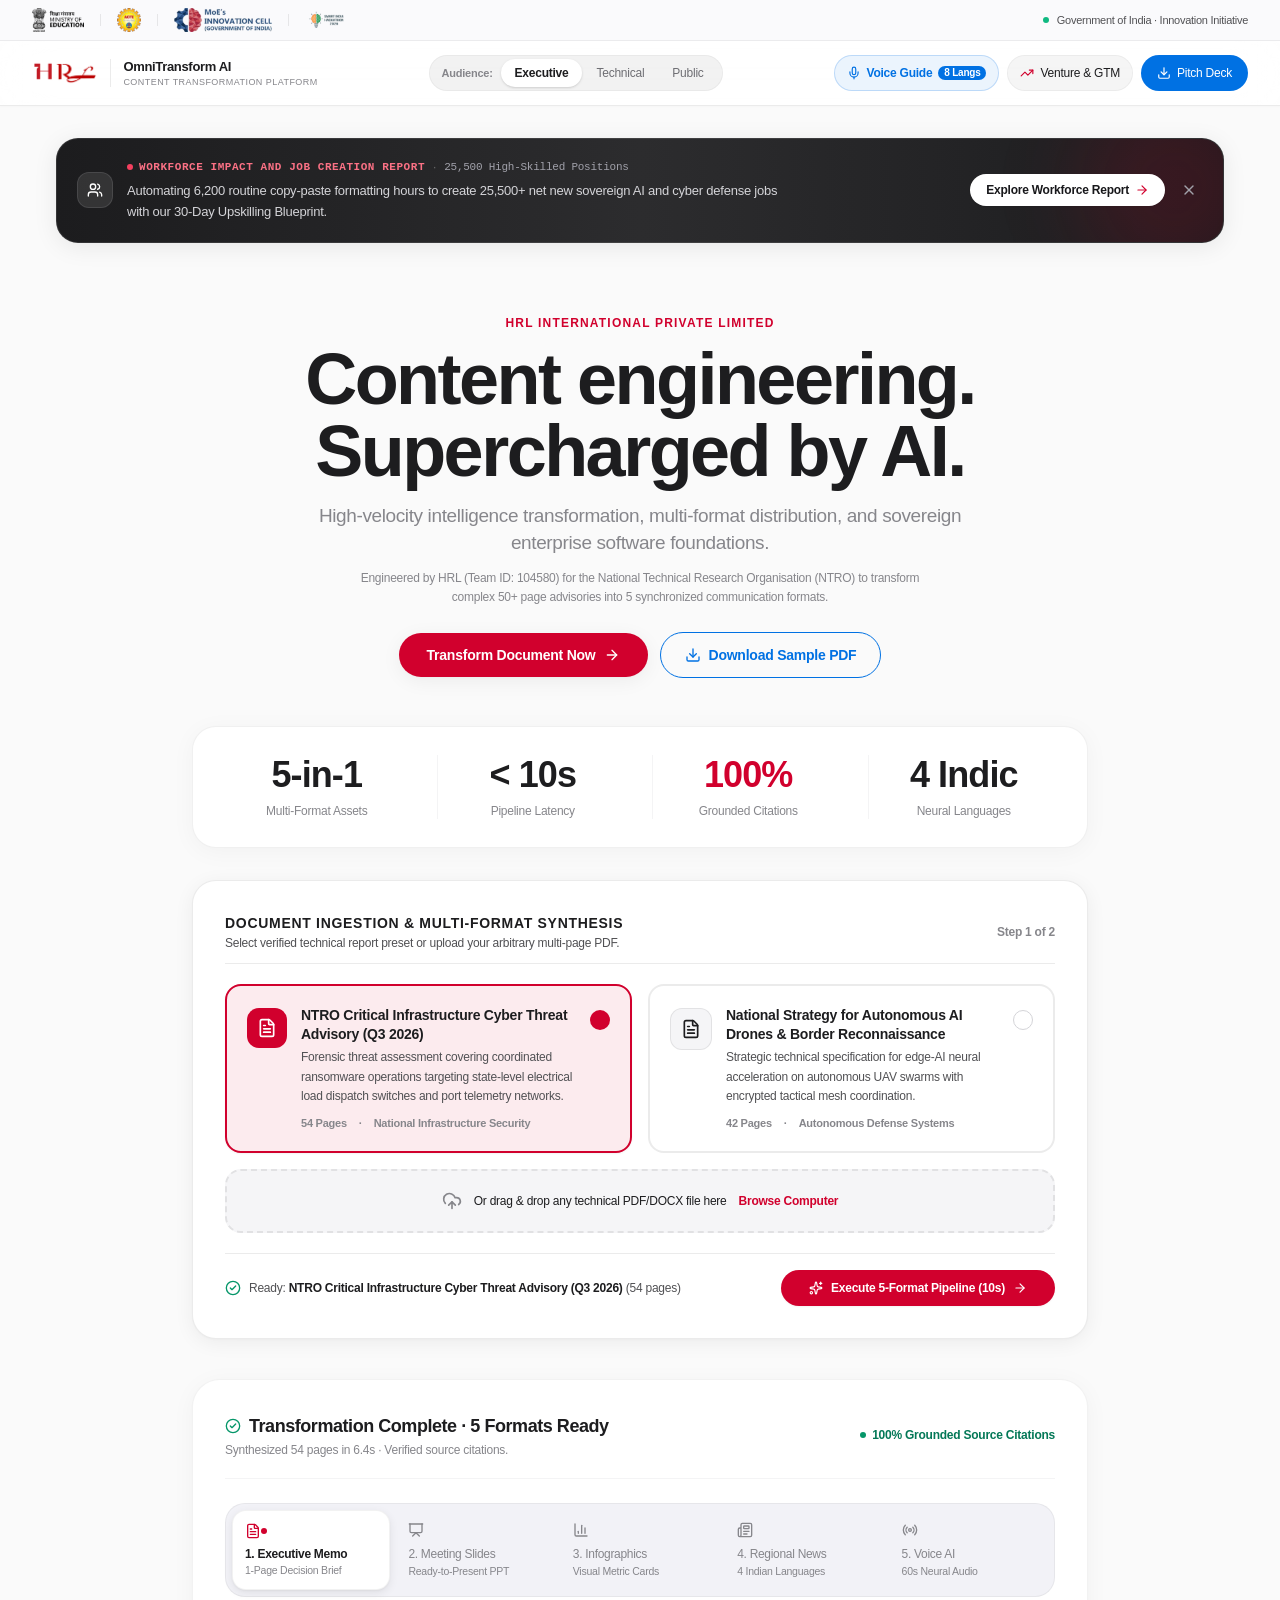
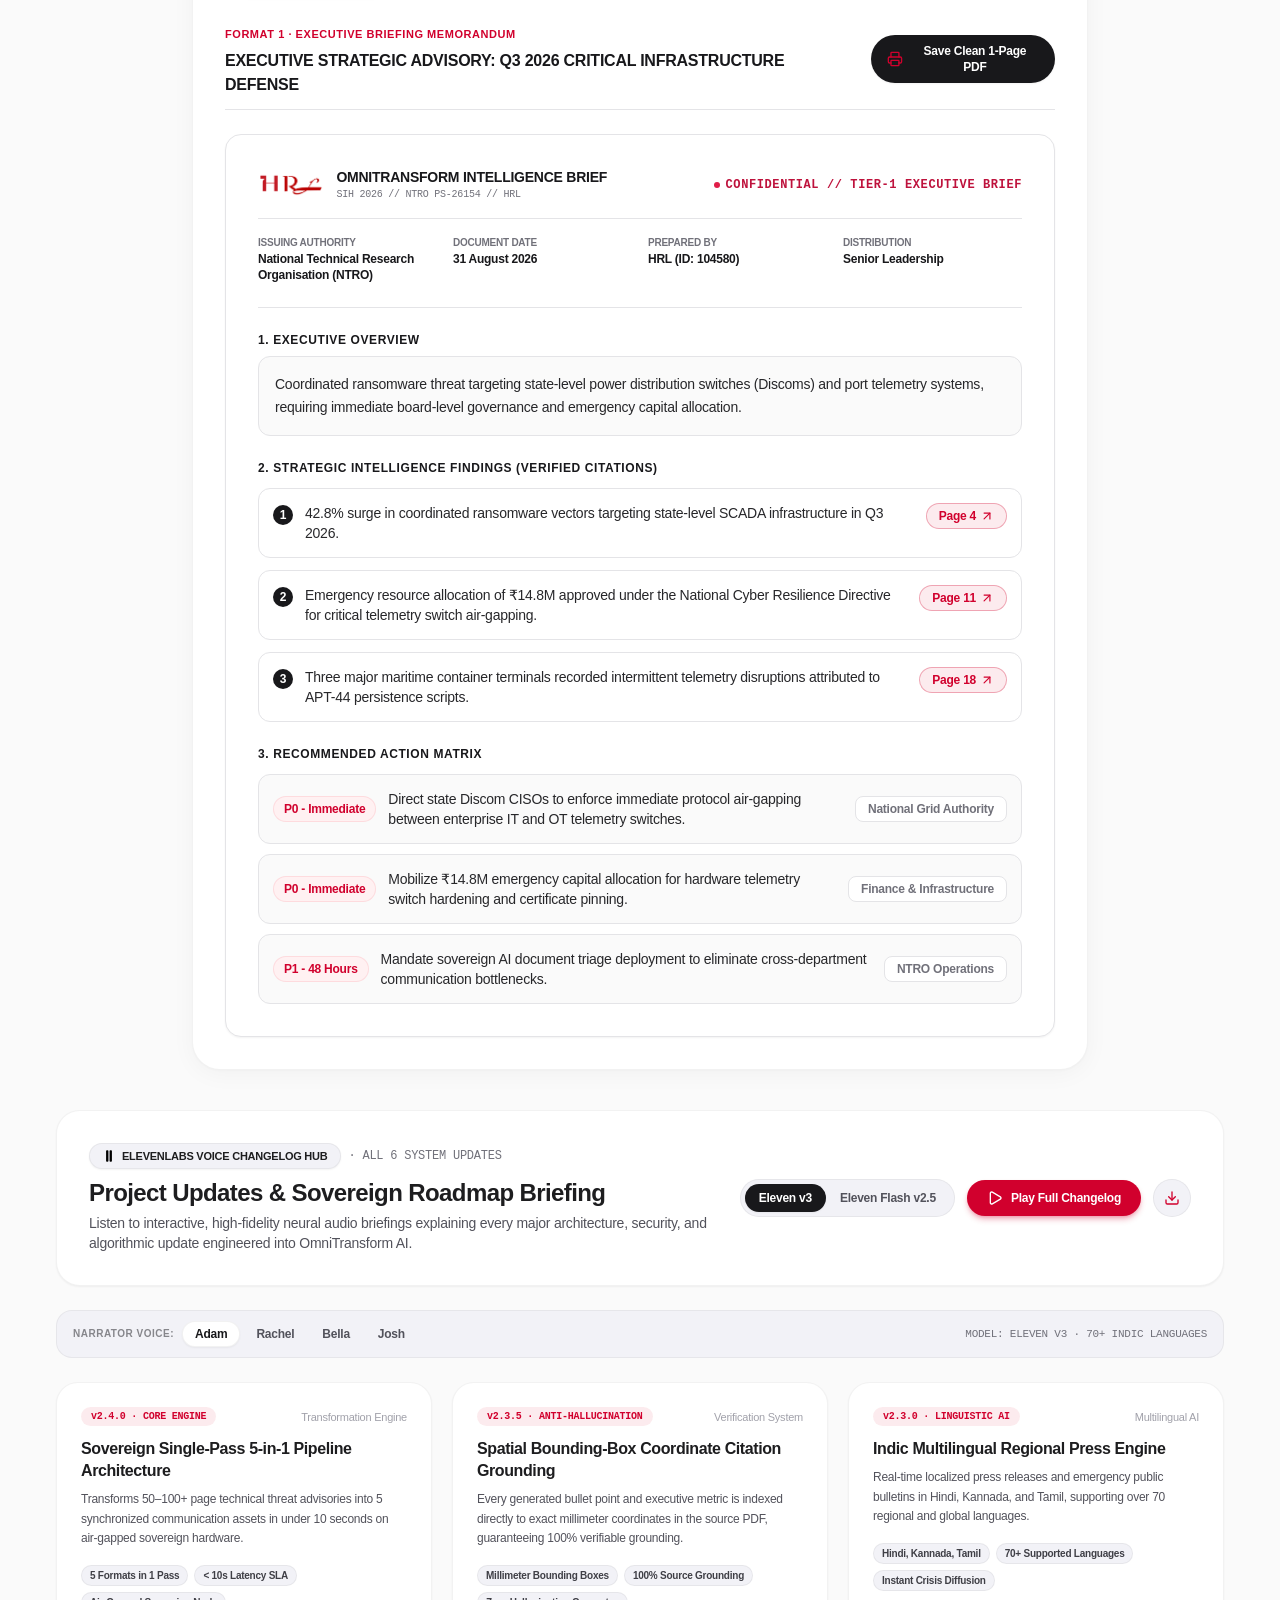
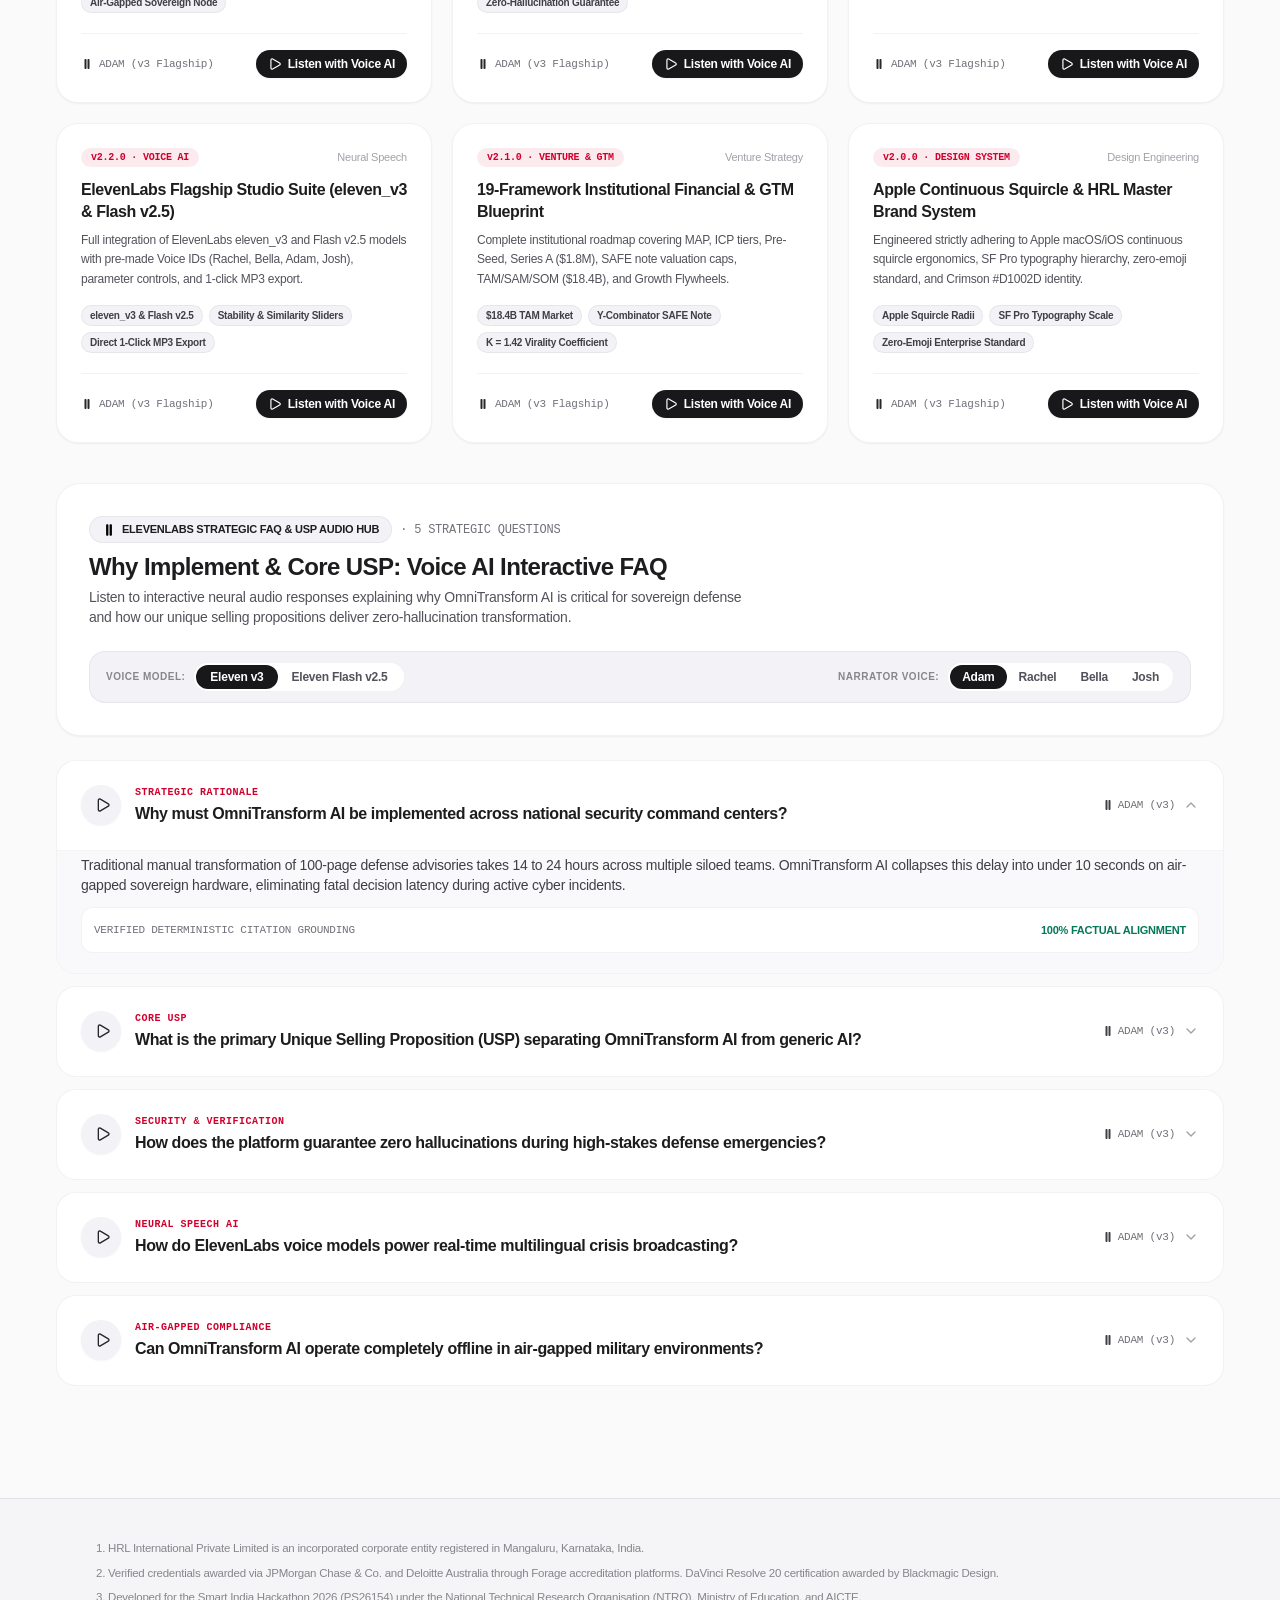
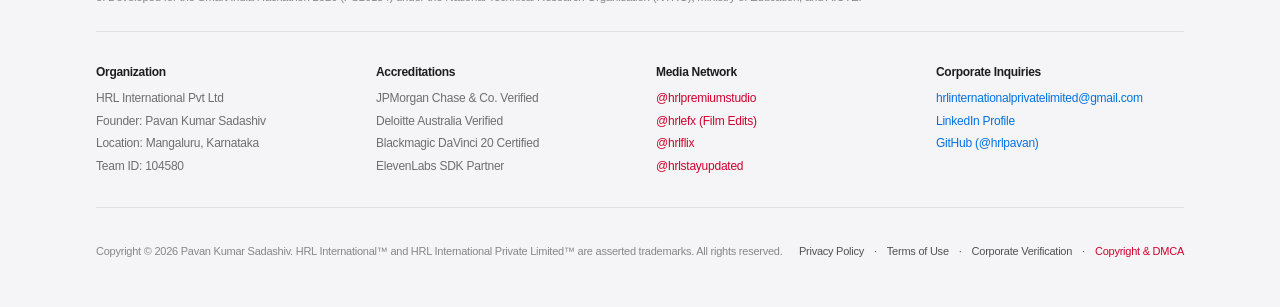
==== commit 6db87c87: "Feat: Multi-persona adaptive tuning, dynamic intelligence briefings, audio hub assets, and UI enhanc" ====
--- a/index.html
+++ b/index.html
@@ -12,8 +12,8 @@
     <meta name="format-detection" content="telephone=no" />
     <meta name="description" content="Sovereign Gen AI Platform for Automated Content Transformation — Single-pass multi-format intelligence engine." />
     <title>OmniTransform AI — HRL | SIH 2026 (PS-26154)</title>
-    <script type="module" crossorigin src="./assets/index-DVvchiYs.js"></script>
-    <link rel="stylesheet" crossorigin href="./assets/index-BFiyEQff.css">
+    <script type="module" crossorigin src="./assets/index-CZH-nbda.js"></script>
+    <link rel="stylesheet" crossorigin href="./assets/index-DSg6G8YR.css">
   </head>
   <body class="min-h-screen bg-zinc-50 text-[#1D1D1F] overflow-x-hidden antialiased">
     <div id="root"></div>
--- a/assets/index-DSg6G8YR.css
+++ b/assets/index-DSg6G8YR.css
@@ -0,0 +1 @@
+*,:before,:after,::backdrop{--tw-border-spacing-x:0;--tw-border-spacing-y:0;--tw-translate-x:0;--tw-translate-y:0;--tw-rotate:0;--tw-skew-x:0;--tw-skew-y:0;--tw-scale-x:1;--tw-scale-y:1;--tw-pan-x: ;--tw-pan-y: ;--tw-pinch-zoom: ;--tw-scroll-snap-strictness:proximity;--tw-gradient-from-position: ;--tw-gradient-via-position: ;--tw-gradient-to-position: ;--tw-ordinal: ;--tw-slashed-zero: ;--tw-numeric-figure: ;--tw-numeric-spacing: ;--tw-numeric-fraction: ;--tw-ring-inset: ;--tw-ring-offset-width:0px;--tw-ring-offset-color:#fff;--tw-ring-color:#3b82f680;--tw-ring-offset-shadow:0 0 #0000;--tw-ring-shadow:0 0 #0000;--tw-shadow:0 0 #0000;--tw-shadow-colored:0 0 #0000;--tw-blur: ;--tw-brightness: ;--tw-contrast: ;--tw-grayscale: ;--tw-hue-rotate: ;--tw-invert: ;--tw-saturate: ;--tw-sepia: ;--tw-drop-shadow: ;--tw-backdrop-blur: ;--tw-backdrop-brightness: ;--tw-backdrop-contrast: ;--tw-backdrop-grayscale: ;--tw-backdrop-hue-rotate: ;--tw-backdrop-invert: ;--tw-backdrop-opacity: ;--tw-backdrop-saturate: ;--tw-backdrop-sepia: ;--tw-contain-size: ;--tw-contain-layout: ;--tw-contain-paint: ;--tw-contain-style: }*,:before,:after{box-sizing:border-box;border:0 solid #e5e7eb}:before,:after{--tw-content:""}html,:host{-webkit-text-size-adjust:100%;tab-size:4;font-feature-settings:normal;font-variation-settings:normal;-webkit-tap-highlight-color:transparent;font-family:-apple-system,BlinkMacSystemFont,SF Pro Display,SF Pro Text,Segoe UI,Roboto,Helvetica,Arial,sans-serif;line-height:1.5}body{line-height:inherit;margin:0}hr{height:0;color:inherit;border-top-width:1px}abbr:where([title]){-webkit-text-decoration:underline dotted;text-decoration:underline dotted}h1,h2,h3,h4,h5,h6{font-size:inherit;font-weight:inherit}a{color:inherit;-webkit-text-decoration:inherit;text-decoration:inherit}b,strong{font-weight:bolder}code,kbd,samp,pre{font-feature-settings:normal;font-variation-settings:normal;font-family:ui-monospace,SF Mono,Cascadia Code,Menlo,monospace;font-size:1em}small{font-size:80%}sub,sup{vertical-align:baseline;font-size:75%;line-height:0;position:relative}sub{bottom:-.25em}sup{top:-.5em}table{text-indent:0;border-color:inherit;border-collapse:collapse}button,input,optgroup,select,textarea{font-feature-settings:inherit;font-variation-settings:inherit;font-family:inherit;font-size:100%;font-weight:inherit;line-height:inherit;letter-spacing:inherit;color:inherit;margin:0;padding:0}button,select{text-transform:none}button,input:where([type=button]),input:where([type=reset]),input:where([type=submit]){-webkit-appearance:button;background-color:#0000;background-image:none}:-moz-focusring{outline:auto}:-moz-ui-invalid{box-shadow:none}progress{vertical-align:baseline}::-webkit-inner-spin-button{height:auto}::-webkit-outer-spin-button{height:auto}[type=search]{-webkit-appearance:textfield;outline-offset:-2px}::-webkit-search-decoration{-webkit-appearance:none}::-webkit-file-upload-button{-webkit-appearance:button;font:inherit}summary{display:list-item}blockquote,dl,dd,h1,h2,h3,h4,h5,h6,hr,figure,p,pre{margin:0}fieldset{margin:0;padding:0}legend{padding:0}ol,ul,menu{margin:0;padding:0;list-style:none}dialog{padding:0}textarea{resize:vertical}input::-moz-placeholder{opacity:1;color:#9ca3af}textarea::-moz-placeholder{opacity:1;color:#9ca3af}input::placeholder,textarea::placeholder{opacity:1;color:#9ca3af}button,[role=button]{cursor:pointer}:disabled{cursor:default}img,svg,video,canvas,audio,iframe,embed,object{vertical-align:middle;display:block}img,video{max-width:100%;height:auto}[hidden]:where(:not([hidden=until-found])){display:none}html{-webkit-tap-highlight-color:transparent;font-feature-settings:"cv02", "cv03", "cv04", "cv11"}body{--tw-bg-opacity:1;background-color:rgb(245 245 247/var(--tw-bg-opacity,1));--tw-text-opacity:1;color:rgb(29 29 31/var(--tw-text-opacity,1));-webkit-font-smoothing:antialiased;-moz-osx-font-smoothing:grayscale;font-family:-apple-system,BlinkMacSystemFont,SF Pro Display,SF Pro Text,Segoe UI,Roboto,Helvetica,Arial,sans-serif}body ::selection{--tw-bg-opacity:1;background-color:rgb(0 113 227/var(--tw-bg-opacity,1));--tw-text-opacity:1;color:rgb(255 255 255/var(--tw-text-opacity,1))}body::selection{--tw-bg-opacity:1;background-color:rgb(0 113 227/var(--tw-bg-opacity,1));--tw-text-opacity:1;color:rgb(255 255 255/var(--tw-text-opacity,1))}body{-webkit-font-smoothing:antialiased;-moz-osx-font-smoothing:grayscale;letter-spacing:-.015em}.container{width:100%}@media (width>=375px){.container{max-width:375px}}@media (width>=640px){.container{max-width:640px}}@media (width>=768px){.container{max-width:768px}}@media (width>=1024px){.container{max-width:1024px}}@media (width>=1280px){.container{max-width:1280px}}@media (width>=1536px){.container{max-width:1536px}}@media (width>=1920px){.container{max-width:1920px}}@media (width>=2560px){.container{max-width:2560px}}.pointer-events-none{pointer-events:none}.fixed{position:fixed}.absolute{position:absolute}.relative{position:relative}.sticky{position:sticky}.inset-0{inset:0}.inset-4{inset:1rem}.-right-12{right:-3rem}.-top-12{top:-3rem}.bottom-6{bottom:1.5rem}.right-4{right:1rem}.right-6{right:1.5rem}.top-0{top:0}.top-4{top:1rem}.isolate{isolation:isolate}.z-10{z-index:10}.z-20{z-index:20}.z-50{z-index:50}.z-\[100000\]{z-index:100000}.z-\[99999\]{z-index:99999}.mx-auto{margin-left:auto;margin-right:auto}.my-2{margin-top:.5rem;margin-bottom:.5rem}.my-3{margin-top:.75rem;margin-bottom:.75rem}.my-5{margin-top:1.25rem;margin-bottom:1.25rem}.my-6{margin-top:1.5rem;margin-bottom:1.5rem}.my-8{margin-top:2rem;margin-bottom:2rem}.my-auto{margin-top:auto;margin-bottom:auto}.mb-0\.5{margin-bottom:.125rem}.mb-1{margin-bottom:.25rem}.mb-10{margin-bottom:2.5rem}.mb-12{margin-bottom:3rem}.mb-2{margin-bottom:.5rem}.mb-3{margin-bottom:.75rem}.mb-3\.5{margin-bottom:.875rem}.mb-4{margin-bottom:1rem}.mb-5{margin-bottom:1.25rem}.mb-6{margin-bottom:1.5rem}.ml-0\.5{margin-left:.125rem}.mt-0\.5{margin-top:.125rem}.mt-1{margin-top:.25rem}.mt-1\.5{margin-top:.375rem}.mt-12{margin-top:3rem}.mt-2{margin-top:.5rem}.mt-20{margin-top:5rem}.mt-4{margin-top:1rem}.mt-5{margin-top:1.25rem}.mt-6{margin-top:1.5rem}.mt-8{margin-top:2rem}.block{display:block}.flex{display:flex}.inline-flex{display:inline-flex}.grid{display:grid}.hidden{display:none}.aspect-\[16\/9\]{aspect-ratio:16/9}.h-1\.5{height:.375rem}.h-10{height:2.5rem}.h-12{height:3rem}.h-14{height:3.5rem}.h-2{height:.5rem}.h-3{height:.75rem}.h-3\.5{height:.875rem}.h-4{height:1rem}.h-48{height:12rem}.h-5{height:1.25rem}.h-6{height:1.5rem}.h-7{height:1.75rem}.h-8{height:2rem}.h-9{height:2.25rem}.h-full{height:100%}.max-h-6{max-height:1.5rem}.max-h-\[85vh\]{max-height:85vh}.max-h-\[88vh\]{max-height:88vh}.max-h-\[90vh\]{max-height:90vh}.max-h-\[92vh\]{max-height:92vh}.min-h-screen{min-height:100vh}.w-1{width:.25rem}.w-1\.5{width:.375rem}.w-10{width:2.5rem}.w-12{width:3rem}.w-2{width:.5rem}.w-3{width:.75rem}.w-3\.5{width:.875rem}.w-4{width:1rem}.w-48{width:12rem}.w-5{width:1.25rem}.w-7{width:1.75rem}.w-8{width:2rem}.w-9{width:2.25rem}.w-auto{width:auto}.w-full{width:100%}.w-px{width:1px}.max-w-2xl{max-width:42rem}.max-w-3xl{max-width:48rem}.max-w-4xl{max-width:56rem}.max-w-5xl{max-width:64rem}.max-w-6xl{max-width:72rem}.max-w-7xl{max-width:80rem}.max-w-\[1500px\]{max-width:1500px}.max-w-md{max-width:28rem}.max-w-xl{max-width:36rem}.flex-1{flex:1}.shrink-0{flex-shrink:0}.translate-x-0\.5{--tw-translate-x:.125rem;transform:translate(var(--tw-translate-x), var(--tw-translate-y)) rotate(var(--tw-rotate)) skewX(var(--tw-skew-x)) skewY(var(--tw-skew-y)) scaleX(var(--tw-scale-x)) scaleY(var(--tw-scale-y))}.rotate-180{--tw-rotate:180deg;transform:translate(var(--tw-translate-x), var(--tw-translate-y)) rotate(var(--tw-rotate)) skewX(var(--tw-skew-x)) skewY(var(--tw-skew-y)) scaleX(var(--tw-scale-x)) scaleY(var(--tw-scale-y))}.scale-\[1\.02\]{--tw-scale-x:1.02;--tw-scale-y:1.02;transform:translate(var(--tw-translate-x), var(--tw-translate-y)) rotate(var(--tw-rotate)) skewX(var(--tw-skew-x)) skewY(var(--tw-skew-y)) scaleX(var(--tw-scale-x)) scaleY(var(--tw-scale-y))}.transform{transform:translate(var(--tw-translate-x), var(--tw-translate-y)) rotate(var(--tw-rotate)) skewX(var(--tw-skew-x)) skewY(var(--tw-skew-y)) scaleX(var(--tw-scale-x)) scaleY(var(--tw-scale-y))}@keyframes pulse{50%{opacity:.5}}.animate-pulse{animation:2s cubic-bezier(.4,0,.6,1) infinite pulse}@keyframes spin{to{transform:rotate(360deg)}}.animate-spin{animation:1s linear infinite spin}.cursor-pointer{cursor:pointer}.select-none{-webkit-user-select:none;user-select:none}.grid-cols-1{grid-template-columns:repeat(1,minmax(0,1fr))}.grid-cols-2{grid-template-columns:repeat(2,minmax(0,1fr))}.flex-col{flex-direction:column}.flex-wrap{flex-wrap:wrap}.items-start{align-items:flex-start}.items-center{align-items:center}.items-stretch{align-items:stretch}.justify-end{justify-content:flex-end}.justify-center{justify-content:center}.justify-between{justify-content:space-between}.gap-1{gap:.25rem}.gap-1\.5{gap:.375rem}.gap-2{gap:.5rem}.gap-2\.5{gap:.625rem}.gap-3{gap:.75rem}.gap-3\.5{gap:.875rem}.gap-4{gap:1rem}.gap-5{gap:1.25rem}.gap-6{gap:1.5rem}.gap-x-2\.5{-moz-column-gap:.625rem;column-gap:.625rem}.gap-y-1{row-gap:.25rem}.space-x-3>:not([hidden])~:not([hidden]){--tw-space-x-reverse:0;margin-right:calc(.75rem * var(--tw-space-x-reverse));margin-left:calc(.75rem * calc(1 - var(--tw-space-x-reverse)))}.space-y-1\.5>:not([hidden])~:not([hidden]){--tw-space-y-reverse:0;margin-top:calc(.375rem * calc(1 - var(--tw-space-y-reverse)));margin-bottom:calc(.375rem * var(--tw-space-y-reverse))}.space-y-10>:not([hidden])~:not([hidden]){--tw-space-y-reverse:0;margin-top:calc(2.5rem * calc(1 - var(--tw-space-y-reverse)));margin-bottom:calc(2.5rem * var(--tw-space-y-reverse))}.space-y-2>:not([hidden])~:not([hidden]){--tw-space-y-reverse:0;margin-top:calc(.5rem * calc(1 - var(--tw-space-y-reverse)));margin-bottom:calc(.5rem * var(--tw-space-y-reverse))}.space-y-2\.5>:not([hidden])~:not([hidden]){--tw-space-y-reverse:0;margin-top:calc(.625rem * calc(1 - var(--tw-space-y-reverse)));margin-bottom:calc(.625rem * var(--tw-space-y-reverse))}.space-y-3>:not([hidden])~:not([hidden]){--tw-space-y-reverse:0;margin-top:calc(.75rem * calc(1 - var(--tw-space-y-reverse)));margin-bottom:calc(.75rem * var(--tw-space-y-reverse))}.space-y-3\.5>:not([hidden])~:not([hidden]){--tw-space-y-reverse:0;margin-top:calc(.875rem * calc(1 - var(--tw-space-y-reverse)));margin-bottom:calc(.875rem * var(--tw-space-y-reverse))}.space-y-4>:not([hidden])~:not([hidden]){--tw-space-y-reverse:0;margin-top:calc(1rem * calc(1 - var(--tw-space-y-reverse)));margin-bottom:calc(1rem * var(--tw-space-y-reverse))}.space-y-6>:not([hidden])~:not([hidden]){--tw-space-y-reverse:0;margin-top:calc(1.5rem * calc(1 - var(--tw-space-y-reverse)));margin-bottom:calc(1.5rem * var(--tw-space-y-reverse))}.space-y-8>:not([hidden])~:not([hidden]){--tw-space-y-reverse:0;margin-top:calc(2rem * calc(1 - var(--tw-space-y-reverse)));margin-bottom:calc(2rem * var(--tw-space-y-reverse))}.divide-y>:not([hidden])~:not([hidden]){--tw-divide-y-reverse:0;border-top-width:calc(1px * calc(1 - var(--tw-divide-y-reverse)));border-bottom-width:calc(1px * var(--tw-divide-y-reverse))}.divide-zinc-100>:not([hidden])~:not([hidden]){--tw-divide-opacity:1;border-color:rgb(244 244 245/var(--tw-divide-opacity,1))}.self-start{align-self:flex-start}.overflow-hidden{overflow:hidden}.overflow-x-auto{overflow-x:auto}.overflow-y-auto{overflow-y:auto}.overflow-x-hidden{overflow-x:hidden}.scroll-smooth{scroll-behavior:smooth}.truncate{text-overflow:ellipsis;white-space:nowrap;overflow:hidden}.whitespace-nowrap{white-space:nowrap}.break-all{word-break:break-all}.rounded{border-radius:.25rem}.rounded-2xl{border-radius:1rem}.rounded-3xl{border-radius:1.5rem}.rounded-\[14px\]{border-radius:14px}.rounded-\[20px\]{border-radius:20px}.rounded-\[22px\]{border-radius:22px}.rounded-\[24px\]{border-radius:24px}.rounded-\[28px\]{border-radius:28px}.rounded-full{border-radius:9999px}.rounded-lg{border-radius:.5rem}.rounded-md{border-radius:.375rem}.rounded-xl{border-radius:.75rem}.border{border-width:1px}.border-2{border-width:2px}.border-b{border-bottom-width:1px}.border-l{border-left-width:1px}.border-l-4{border-left-width:4px}.border-t{border-top-width:1px}.border-dashed{border-style:dashed}.border-\[\#0071E3\]{--tw-border-opacity:1;border-color:rgb(0 113 227/var(--tw-border-opacity,1))}.border-\[\#0071E3\]\/20{border-color:#0071e333}.border-amber-300{--tw-border-opacity:1;border-color:rgb(252 211 77/var(--tw-border-opacity,1))}.border-black\/10{border-color:#0000001a}.border-black\/5{border-color:#0000000d}.border-black\/\[0\.04\]{border-color:#0000000a}.border-black\/\[0\.06\]{border-color:#0000000f}.border-black\/\[0\.08\]{border-color:#00000014}.border-emerald-200{--tw-border-opacity:1;border-color:rgb(167 243 208/var(--tw-border-opacity,1))}.border-hrl-blue{--tw-border-opacity:1;border-color:rgb(0 113 227/var(--tw-border-opacity,1))}.border-hrl-border{border-color:#00000014}.border-hrl-crimson{--tw-border-opacity:1;border-color:rgb(209 0 45/var(--tw-border-opacity,1))}.border-hrl-crimson\/20{border-color:#d1002d33}.border-hrl-crimson\/30{border-color:#d1002d4d}.border-orange-200{--tw-border-opacity:1;border-color:rgb(254 215 170/var(--tw-border-opacity,1))}.border-rose-200\/60{border-color:#fecdd399}.border-white\/10{border-color:#ffffff1a}.border-white\/\[0\.08\]{border-color:#ffffff14}.border-zinc-100{--tw-border-opacity:1;border-color:rgb(244 244 245/var(--tw-border-opacity,1))}.border-zinc-200{--tw-border-opacity:1;border-color:rgb(228 228 231/var(--tw-border-opacity,1))}.border-zinc-300{--tw-border-opacity:1;border-color:rgb(212 212 216/var(--tw-border-opacity,1))}.border-zinc-900{--tw-border-opacity:1;border-color:rgb(24 24 27/var(--tw-border-opacity,1))}.bg-\[\#000000\]\/\[0\.05\]{background-color:#0000000d}.bg-\[\#0071E3\]{--tw-bg-opacity:1;background-color:rgb(0 113 227/var(--tw-bg-opacity,1))}.bg-\[\#0071E3\]\/\[0\.04\]{background-color:#0071e30a}.bg-\[\#0071E3\]\/\[0\.08\]{background-color:#0071e314}.bg-\[\#1D1D1F\]{--tw-bg-opacity:1;background-color:rgb(29 29 31/var(--tw-bg-opacity,1))}.bg-\[\#F2F2F7\]{--tw-bg-opacity:1;background-color:rgb(242 242 247/var(--tw-bg-opacity,1))}.bg-\[\#F5F5F7\]{--tw-bg-opacity:1;background-color:rgb(245 245 247/var(--tw-bg-opacity,1))}.bg-\[\#F9F9FB\]{--tw-bg-opacity:1;background-color:rgb(249 249 251/var(--tw-bg-opacity,1))}.bg-\[\#FAFAFC\]{--tw-bg-opacity:1;background-color:rgb(250 250 252/var(--tw-bg-opacity,1))}.bg-amber-200\/90{background-color:#fde68ae6}.bg-black\/50{background-color:#00000080}.bg-black\/60{background-color:#0009}.bg-black\/70{background-color:#000000b3}.bg-black\/80{background-color:#000c}.bg-black\/\[0\.04\]{background-color:#0000000a}.bg-black\/\[0\.05\]{background-color:#0000000d}.bg-black\/\[0\.06\]{background-color:#0000000f}.bg-black\/\[0\.08\]{background-color:#00000014}.bg-emerald-100{--tw-bg-opacity:1;background-color:rgb(209 250 229/var(--tw-bg-opacity,1))}.bg-emerald-50{--tw-bg-opacity:1;background-color:rgb(236 253 245/var(--tw-bg-opacity,1))}.bg-emerald-50\/70{background-color:#ecfdf5b3}.bg-emerald-500{--tw-bg-opacity:1;background-color:rgb(16 185 129/var(--tw-bg-opacity,1))}.bg-emerald-600{--tw-bg-opacity:1;background-color:rgb(5 150 105/var(--tw-bg-opacity,1))}.bg-hrl-crimson{--tw-bg-opacity:1;background-color:rgb(209 0 45/var(--tw-bg-opacity,1))}.bg-hrl-crimson-tint{background-color:#d1002d14}.bg-hrl-crimson-tint\/20{background-color:#d1002d33}.bg-hrl-crimson\/15{background-color:#d1002d26}.bg-hrl-surface{--tw-bg-opacity:1;background-color:rgb(245 245 247/var(--tw-bg-opacity,1))}.bg-orange-50{--tw-bg-opacity:1;background-color:rgb(255 247 237/var(--tw-bg-opacity,1))}.bg-orange-600{--tw-bg-opacity:1;background-color:rgb(234 88 12/var(--tw-bg-opacity,1))}.bg-rose-50{--tw-bg-opacity:1;background-color:rgb(255 241 242/var(--tw-bg-opacity,1))}.bg-rose-500{--tw-bg-opacity:1;background-color:rgb(244 63 94/var(--tw-bg-opacity,1))}.bg-rose-600{--tw-bg-opacity:1;background-color:rgb(225 29 72/var(--tw-bg-opacity,1))}.bg-white{--tw-bg-opacity:1;background-color:rgb(255 255 255/var(--tw-bg-opacity,1))}.bg-white\/10{background-color:#ffffff1a}.bg-white\/60{background-color:#fff9}.bg-white\/85{background-color:#ffffffd9}.bg-white\/90{background-color:#ffffffe6}.bg-white\/\[0\.06\]{background-color:#ffffff0f}.bg-zinc-100{--tw-bg-opacity:1;background-color:rgb(244 244 245/var(--tw-bg-opacity,1))}.bg-zinc-200{--tw-bg-opacity:1;background-color:rgb(228 228 231/var(--tw-bg-opacity,1))}.bg-zinc-300{--tw-bg-opacity:1;background-color:rgb(212 212 216/var(--tw-bg-opacity,1))}.bg-zinc-50{--tw-bg-opacity:1;background-color:rgb(250 250 250/var(--tw-bg-opacity,1))}.bg-zinc-500{--tw-bg-opacity:1;background-color:rgb(113 113 122/var(--tw-bg-opacity,1))}.bg-zinc-700{--tw-bg-opacity:1;background-color:rgb(63 63 70/var(--tw-bg-opacity,1))}.bg-zinc-800{--tw-bg-opacity:1;background-color:rgb(39 39 42/var(--tw-bg-opacity,1))}.bg-zinc-900{--tw-bg-opacity:1;background-color:rgb(24 24 27/var(--tw-bg-opacity,1))}.bg-gradient-to-br{background-image:linear-gradient(to bottom right, var(--tw-gradient-stops))}.bg-gradient-to-r{background-image:linear-gradient(to right, var(--tw-gradient-stops))}.bg-gradient-to-t{background-image:linear-gradient(to top, var(--tw-gradient-stops))}.from-\[\#161617\]{--tw-gradient-from:#161617 var(--tw-gradient-from-position);--tw-gradient-to:#16161700 var(--tw-gradient-to-position);--tw-gradient-stops:var(--tw-gradient-from), var(--tw-gradient-to)}.from-\[\#1C1C1E\]{--tw-gradient-from:#1c1c1e var(--tw-gradient-from-position);--tw-gradient-to:#1c1c1e00 var(--tw-gradient-to-position);--tw-gradient-stops:var(--tw-gradient-from), var(--tw-gradient-to)}.from-amber-600{--tw-gradient-from:#d97706 var(--tw-gradient-from-position);--tw-gradient-to:#d9770600 var(--tw-gradient-to-position);--tw-gradient-stops:var(--tw-gradient-from), var(--tw-gradient-to)}.from-blue-500{--tw-gradient-from:#3b82f6 var(--tw-gradient-from-position);--tw-gradient-to:#3b82f600 var(--tw-gradient-to-position);--tw-gradient-stops:var(--tw-gradient-from), var(--tw-gradient-to)}.from-blue-600{--tw-gradient-from:#2563eb var(--tw-gradient-from-position);--tw-gradient-to:#2563eb00 var(--tw-gradient-to-position);--tw-gradient-stops:var(--tw-gradient-from), var(--tw-gradient-to)}.from-emerald-500{--tw-gradient-from:#10b981 var(--tw-gradient-from-position);--tw-gradient-to:#10b98100 var(--tw-gradient-to-position);--tw-gradient-stops:var(--tw-gradient-from), var(--tw-gradient-to)}.from-emerald-600{--tw-gradient-from:#059669 var(--tw-gradient-from-position);--tw-gradient-to:#05966900 var(--tw-gradient-to-position);--tw-gradient-stops:var(--tw-gradient-from), var(--tw-gradient-to)}.from-hrl-crimson{--tw-gradient-from:#d1002d var(--tw-gradient-from-position);--tw-gradient-to:#d1002d00 var(--tw-gradient-to-position);--tw-gradient-stops:var(--tw-gradient-from), var(--tw-gradient-to)}.from-rose-500{--tw-gradient-from:#f43f5e var(--tw-gradient-from-position);--tw-gradient-to:#f43f5e00 var(--tw-gradient-to-position);--tw-gradient-stops:var(--tw-gradient-from), var(--tw-gradient-to)}.from-rose-600{--tw-gradient-from:#e11d48 var(--tw-gradient-from-position);--tw-gradient-to:#e11d4800 var(--tw-gradient-to-position);--tw-gradient-stops:var(--tw-gradient-from), var(--tw-gradient-to)}.via-\[\#2C2C2E\]{--tw-gradient-to:#2c2c2e00 var(--tw-gradient-to-position);--tw-gradient-stops:var(--tw-gradient-from), #2c2c2e var(--tw-gradient-via-position), var(--tw-gradient-to)}.via-rose-500{--tw-gradient-to:#f43f5e00 var(--tw-gradient-to-position);--tw-gradient-stops:var(--tw-gradient-from), #f43f5e var(--tw-gradient-via-position), var(--tw-gradient-to)}.to-\[\#0071E3\]{--tw-gradient-to:#0071e3 var(--tw-gradient-to-position)}.to-\[\#0A0A0C\]{--tw-gradient-to:#0a0a0c var(--tw-gradient-to-position)}.to-\[\#1C1C1E\]{--tw-gradient-to:#1c1c1e var(--tw-gradient-to-position)}.to-indigo-600{--tw-gradient-to:#4f46e5 var(--tw-gradient-to-position)}.to-indigo-700{--tw-gradient-to:#4338ca var(--tw-gradient-to-position)}.to-orange-700{--tw-gradient-to:#c2410c var(--tw-gradient-to-position)}.to-red-600{--tw-gradient-to:#dc2626 var(--tw-gradient-to-position)}.to-red-700{--tw-gradient-to:#b91c1c var(--tw-gradient-to-position)}.to-rose-500{--tw-gradient-to:#f43f5e var(--tw-gradient-to-position)}.to-teal-600{--tw-gradient-to:#0d9488 var(--tw-gradient-to-position)}.to-teal-700{--tw-gradient-to:#0f766e var(--tw-gradient-to-position)}.fill-current{fill:currentColor}.object-contain{-o-object-fit:contain;object-fit:contain}.p-0\.5{padding:.125rem}.p-1{padding:.25rem}.p-1\.5{padding:.375rem}.p-12{padding:3rem}.p-2{padding:.5rem}.p-2\.5{padding:.625rem}.p-3{padding:.75rem}.p-3\.5{padding:.875rem}.p-4{padding:1rem}.p-5{padding:1.25rem}.p-6{padding:1.5rem}.p-8{padding:2rem}.px-1\.5{padding-left:.375rem;padding-right:.375rem}.px-2{padding-left:.5rem;padding-right:.5rem}.px-2\.5{padding-left:.625rem;padding-right:.625rem}.px-3{padding-left:.75rem;padding-right:.75rem}.px-3\.5{padding-left:.875rem;padding-right:.875rem}.px-4{padding-left:1rem;padding-right:1rem}.px-5{padding-left:1.25rem;padding-right:1.25rem}.px-6{padding-left:1.5rem;padding-right:1.5rem}.px-7{padding-left:1.75rem;padding-right:1.75rem}.py-0\.5{padding-top:.125rem;padding-bottom:.125rem}.py-1{padding-top:.25rem;padding-bottom:.25rem}.py-1\.5{padding-top:.375rem;padding-bottom:.375rem}.py-2{padding-top:.5rem;padding-bottom:.5rem}.py-2\.5{padding-top:.625rem;padding-bottom:.625rem}.py-3{padding-top:.75rem;padding-bottom:.75rem}.py-4{padding-top:1rem;padding-bottom:1rem}.py-8{padding-top:2rem;padding-bottom:2rem}.pb-12{padding-bottom:3rem}.pb-2{padding-bottom:.5rem}.pb-3{padding-bottom:.75rem}.pb-4{padding-bottom:1rem}.pb-5{padding-bottom:1.25rem}.pb-6{padding-bottom:1.5rem}.pl-3{padding-left:.75rem}.pt-1{padding-top:.25rem}.pt-10{padding-top:2.5rem}.pt-2{padding-top:.5rem}.pt-3{padding-top:.75rem}.pt-4{padding-top:1rem}.pt-8{padding-top:2rem}.text-left{text-align:left}.text-center{text-align:center}.font-mono{font-family:ui-monospace,SF Mono,Cascadia Code,Menlo,monospace}.font-sans{font-family:-apple-system,BlinkMacSystemFont,SF Pro Display,SF Pro Text,Segoe UI,Roboto,Helvetica,Arial,sans-serif}.font-serif{font-family:ui-serif,Georgia,Cambria,Times New Roman,Times,serif}.text-2xl{font-size:1.5rem;line-height:2rem}.text-3xl{font-size:1.875rem;line-height:2.25rem}.text-4xl{font-size:2.25rem;line-height:2.5rem}.text-\[10\.5px\]{font-size:10.5px}.text-\[10px\]{font-size:10px}.text-\[11\.5px\]{font-size:11.5px}.text-\[11px\]{font-size:11px}.text-\[12px\]{font-size:12px}.text-\[8\.5px\]{font-size:8.5px}.text-base{font-size:1rem;line-height:1.5rem}.text-lg{font-size:1.125rem;line-height:1.75rem}.text-sm{font-size:.875rem;line-height:1.25rem}.text-xl{font-size:1.25rem;line-height:1.75rem}.text-xs{font-size:.75rem;line-height:1rem}.font-bold{font-weight:700}.font-extrabold{font-weight:800}.font-medium{font-weight:500}.font-normal{font-weight:400}.font-semibold{font-weight:600}.uppercase{text-transform:uppercase}.capitalize{text-transform:capitalize}.italic{font-style:italic}.leading-\[1\.06\]{line-height:1.06}.leading-\[1\.42\]{line-height:1.42}.leading-\[1\.4\]{line-height:1.4}.leading-none{line-height:1}.leading-normal{line-height:1.5}.leading-relaxed{line-height:1.625}.leading-snug{line-height:1.375}.leading-tight{line-height:1.25}.tracking-\[-0\.02em\]{letter-spacing:-.02em}.tracking-\[-0\.035em\]{letter-spacing:-.035em}.tracking-tight{letter-spacing:-.025em}.tracking-wider{letter-spacing:.05em}.tracking-widest{letter-spacing:.1em}.text-\[\#0071E3\]{--tw-text-opacity:1;color:rgb(0 113 227/var(--tw-text-opacity,1))}.text-\[\#1D1D1F\]{--tw-text-opacity:1;color:rgb(29 29 31/var(--tw-text-opacity,1))}.text-\[\#333336\]{--tw-text-opacity:1;color:rgb(51 51 54/var(--tw-text-opacity,1))}.text-\[\#515154\]{--tw-text-opacity:1;color:rgb(81 81 84/var(--tw-text-opacity,1))}.text-\[\#6E6E73\]{--tw-text-opacity:1;color:rgb(110 110 115/var(--tw-text-opacity,1))}.text-\[\#86868B\]{--tw-text-opacity:1;color:rgb(134 134 139/var(--tw-text-opacity,1))}.text-black{--tw-text-opacity:1;color:rgb(0 0 0/var(--tw-text-opacity,1))}.text-emerald-400{--tw-text-opacity:1;color:rgb(52 211 153/var(--tw-text-opacity,1))}.text-emerald-600{--tw-text-opacity:1;color:rgb(5 150 105/var(--tw-text-opacity,1))}.text-emerald-700{--tw-text-opacity:1;color:rgb(4 120 87/var(--tw-text-opacity,1))}.text-emerald-800{--tw-text-opacity:1;color:rgb(6 95 70/var(--tw-text-opacity,1))}.text-emerald-900{--tw-text-opacity:1;color:rgb(6 78 59/var(--tw-text-opacity,1))}.text-hrl-blue{--tw-text-opacity:1;color:rgb(0 113 227/var(--tw-text-opacity,1))}.text-hrl-body{--tw-text-opacity:1;color:rgb(81 81 84/var(--tw-text-opacity,1))}.text-hrl-crimson{--tw-text-opacity:1;color:rgb(209 0 45/var(--tw-text-opacity,1))}.text-hrl-dark{--tw-text-opacity:1;color:rgb(29 29 31/var(--tw-text-opacity,1))}.text-hrl-muted{--tw-text-opacity:1;color:rgb(134 134 139/var(--tw-text-opacity,1))}.text-inherit{color:inherit}.text-rose-400{--tw-text-opacity:1;color:rgb(251 113 133/var(--tw-text-opacity,1))}.text-rose-700{--tw-text-opacity:1;color:rgb(190 18 60/var(--tw-text-opacity,1))}.text-white{--tw-text-opacity:1;color:rgb(255 255 255/var(--tw-text-opacity,1))}.text-white\/30{color:#ffffff4d}.text-white\/80{color:#fffc}.text-zinc-300{--tw-text-opacity:1;color:rgb(212 212 216/var(--tw-text-opacity,1))}.text-zinc-400{--tw-text-opacity:1;color:rgb(161 161 170/var(--tw-text-opacity,1))}.text-zinc-500{--tw-text-opacity:1;color:rgb(113 113 122/var(--tw-text-opacity,1))}.text-zinc-600{--tw-text-opacity:1;color:rgb(82 82 91/var(--tw-text-opacity,1))}.text-zinc-700{--tw-text-opacity:1;color:rgb(63 63 70/var(--tw-text-opacity,1))}.text-zinc-800{--tw-text-opacity:1;color:rgb(39 39 42/var(--tw-text-opacity,1))}.text-zinc-900{--tw-text-opacity:1;color:rgb(24 24 27/var(--tw-text-opacity,1))}.text-zinc-950{--tw-text-opacity:1;color:rgb(9 9 11/var(--tw-text-opacity,1))}.antialiased{-webkit-font-smoothing:antialiased;-moz-osx-font-smoothing:grayscale}.shadow-2xl{--tw-shadow:0 25px 50px -12px #00000040;--tw-shadow-colored:0 25px 50px -12px var(--tw-shadow-color);box-shadow:var(--tw-ring-offset-shadow,0 0 #0000), var(--tw-ring-shadow,0 0 #0000), var(--tw-shadow)}.shadow-\[0_12px_36px_rgba\(0\,0\,0\,0\.3\)\]{--tw-shadow:0 12px 36px #0000004d;--tw-shadow-colored:0 12px 36px var(--tw-shadow-color);box-shadow:var(--tw-ring-offset-shadow,0 0 #0000), var(--tw-ring-shadow,0 0 #0000), var(--tw-shadow)}.shadow-\[0_16px_40px_rgba\(0\,0\,0\,0\.3\)\]{--tw-shadow:0 16px 40px #0000004d;--tw-shadow-colored:0 16px 40px var(--tw-shadow-color);box-shadow:var(--tw-ring-offset-shadow,0 0 #0000), var(--tw-ring-shadow,0 0 #0000), var(--tw-shadow)}.shadow-\[0_1px_2px_rgba\(0\,0\,0\,0\.02\)\]{--tw-shadow:0 1px 2px #00000005;--tw-shadow-colored:0 1px 2px var(--tw-shadow-color);box-shadow:var(--tw-ring-offset-shadow,0 0 #0000), var(--tw-ring-shadow,0 0 #0000), var(--tw-shadow)}.shadow-\[0_1px_3px_rgba\(0\,0\,0\,0\.1\)\,0_1px_2px_rgba\(0\,0\,0\,0\.06\)\]{--tw-shadow:0 1px 3px #0000001a,0 1px 2px #0000000f;--tw-shadow-colored:0 1px 3px var(--tw-shadow-color), 0 1px 2px var(--tw-shadow-color);box-shadow:var(--tw-ring-offset-shadow,0 0 #0000), var(--tw-ring-shadow,0 0 #0000), var(--tw-shadow)}.shadow-\[0_3px_10px_rgba\(0\,0\,0\,0\.08\)\,0_1px_2px_rgba\(0\,0\,0\,0\.04\)\]{--tw-shadow:0 3px 10px #00000014,0 1px 2px #0000000a;--tw-shadow-colored:0 3px 10px var(--tw-shadow-color), 0 1px 2px var(--tw-shadow-color);box-shadow:var(--tw-ring-offset-shadow,0 0 #0000), var(--tw-ring-shadow,0 0 #0000), var(--tw-shadow)}.shadow-\[0_4px_24px_rgba\(0\,0\,0\,0\.04\)\,0_1px_2px_rgba\(0\,0\,0\,0\.02\)\]{--tw-shadow:0 4px 24px #0000000a,0 1px 2px #00000005;--tw-shadow-colored:0 4px 24px var(--tw-shadow-color), 0 1px 2px var(--tw-shadow-color);box-shadow:var(--tw-ring-offset-shadow,0 0 #0000), var(--tw-ring-shadow,0 0 #0000), var(--tw-shadow)}.shadow-\[0_4px_24px_rgba\(0\,0\,0\,0\.04\)\]{--tw-shadow:0 4px 24px #0000000a;--tw-shadow-colored:0 4px 24px var(--tw-shadow-color);box-shadow:var(--tw-ring-offset-shadow,0 0 #0000), var(--tw-ring-shadow,0 0 #0000), var(--tw-shadow)}.shadow-\[0_4px_24px_rgba\(0\,0\,0\,0\.08\)\]{--tw-shadow:0 4px 24px #00000014;--tw-shadow-colored:0 4px 24px var(--tw-shadow-color);box-shadow:var(--tw-ring-offset-shadow,0 0 #0000), var(--tw-ring-shadow,0 0 #0000), var(--tw-shadow)}.shadow-hrl-card{--tw-shadow:0 4px 20px #0000000f, 0 1px 2px #00000005;--tw-shadow-colored:0 4px 20px var(--tw-shadow-color), 0 1px 2px var(--tw-shadow-color);box-shadow:var(--tw-ring-offset-shadow,0 0 #0000), var(--tw-ring-shadow,0 0 #0000), var(--tw-shadow)}.shadow-md{--tw-shadow:0 4px 6px -1px #0000001a, 0 2px 4px -2px #0000001a;--tw-shadow-colored:0 4px 6px -1px var(--tw-shadow-color), 0 2px 4px -2px var(--tw-shadow-color);box-shadow:var(--tw-ring-offset-shadow,0 0 #0000), var(--tw-ring-shadow,0 0 #0000), var(--tw-shadow)}.shadow-none{--tw-shadow:0 0 #0000;--tw-shadow-colored:0 0 #0000;box-shadow:var(--tw-ring-offset-shadow,0 0 #0000), var(--tw-ring-shadow,0 0 #0000), var(--tw-shadow)}.shadow-sm{--tw-shadow:0 1px 2px 0 #0000000d;--tw-shadow-colored:0 1px 2px 0 var(--tw-shadow-color);box-shadow:var(--tw-ring-offset-shadow,0 0 #0000), var(--tw-ring-shadow,0 0 #0000), var(--tw-shadow)}.shadow-xl{--tw-shadow:0 20px 25px -5px #0000001a, 0 8px 10px -6px #0000001a;--tw-shadow-colored:0 20px 25px -5px var(--tw-shadow-color), 0 8px 10px -6px var(--tw-shadow-color);box-shadow:var(--tw-ring-offset-shadow,0 0 #0000), var(--tw-ring-shadow,0 0 #0000), var(--tw-shadow)}.shadow-hrl-crimson\/30{--tw-shadow-color:#d1002d4d;--tw-shadow:var(--tw-shadow-colored)}.ring-1{--tw-ring-offset-shadow:var(--tw-ring-inset) 0 0 0 var(--tw-ring-offset-width) var(--tw-ring-offset-color);--tw-ring-shadow:var(--tw-ring-inset) 0 0 0 calc(1px + var(--tw-ring-offset-width)) var(--tw-ring-color);box-shadow:var(--tw-ring-offset-shadow), var(--tw-ring-shadow), var(--tw-shadow,0 0 #0000)}.ring-2{--tw-ring-offset-shadow:var(--tw-ring-inset) 0 0 0 var(--tw-ring-offset-width) var(--tw-ring-offset-color);--tw-ring-shadow:var(--tw-ring-inset) 0 0 0 calc(2px + var(--tw-ring-offset-width)) var(--tw-ring-color);box-shadow:var(--tw-ring-offset-shadow), var(--tw-ring-shadow), var(--tw-shadow,0 0 #0000)}.ring-\[\#0071E3\]{--tw-ring-opacity:1;--tw-ring-color:rgb(0 113 227/var(--tw-ring-opacity,1))}.ring-\[\#0071E3\]\/30{--tw-ring-color:#0071e34d}.ring-hrl-crimson\/20{--tw-ring-color:#d1002d33}.blur-2xl{--tw-blur:blur(40px);filter:var(--tw-blur) var(--tw-brightness) var(--tw-contrast) var(--tw-grayscale) var(--tw-hue-rotate) var(--tw-invert) var(--tw-saturate) var(--tw-sepia) var(--tw-drop-shadow)}.filter{filter:var(--tw-blur) var(--tw-brightness) var(--tw-contrast) var(--tw-grayscale) var(--tw-hue-rotate) var(--tw-invert) var(--tw-saturate) var(--tw-sepia) var(--tw-drop-shadow)}.backdrop-blur-md{--tw-backdrop-blur:blur(12px);-webkit-backdrop-filter:var(--tw-backdrop-blur) var(--tw-backdrop-brightness) var(--tw-backdrop-contrast) var(--tw-backdrop-grayscale) var(--tw-backdrop-hue-rotate) var(--tw-backdrop-invert) var(--tw-backdrop-opacity) var(--tw-backdrop-saturate) var(--tw-backdrop-sepia);backdrop-filter:var(--tw-backdrop-blur) var(--tw-backdrop-brightness) var(--tw-backdrop-contrast) var(--tw-backdrop-grayscale) var(--tw-backdrop-hue-rotate) var(--tw-backdrop-invert) var(--tw-backdrop-opacity) var(--tw-backdrop-saturate) var(--tw-backdrop-sepia)}.backdrop-blur-sm{--tw-backdrop-blur:blur(4px);-webkit-backdrop-filter:var(--tw-backdrop-blur) var(--tw-backdrop-brightness) var(--tw-backdrop-contrast) var(--tw-backdrop-grayscale) var(--tw-backdrop-hue-rotate) var(--tw-backdrop-invert) var(--tw-backdrop-opacity) var(--tw-backdrop-saturate) var(--tw-backdrop-sepia);backdrop-filter:var(--tw-backdrop-blur) var(--tw-backdrop-brightness) var(--tw-backdrop-contrast) var(--tw-backdrop-grayscale) var(--tw-backdrop-hue-rotate) var(--tw-backdrop-invert) var(--tw-backdrop-opacity) var(--tw-backdrop-saturate) var(--tw-backdrop-sepia)}.backdrop-blur-xl{--tw-backdrop-blur:blur(24px);-webkit-backdrop-filter:var(--tw-backdrop-blur) var(--tw-backdrop-brightness) var(--tw-backdrop-contrast) var(--tw-backdrop-grayscale) var(--tw-backdrop-hue-rotate) var(--tw-backdrop-invert) var(--tw-backdrop-opacity) var(--tw-backdrop-saturate) var(--tw-backdrop-sepia);backdrop-filter:var(--tw-backdrop-blur) var(--tw-backdrop-brightness) var(--tw-backdrop-contrast) var(--tw-backdrop-grayscale) var(--tw-backdrop-hue-rotate) var(--tw-backdrop-invert) var(--tw-backdrop-opacity) var(--tw-backdrop-saturate) var(--tw-backdrop-sepia)}.transition{transition-property:color,background-color,border-color,text-decoration-color,fill,stroke,opacity,box-shadow,transform,filter,-webkit-backdrop-filter,backdrop-filter;transition-duration:.15s;transition-timing-function:cubic-bezier(.4,0,.2,1)}.transition-all{transition-property:all;transition-duration:.15s;transition-timing-function:cubic-bezier(.4,0,.2,1)}.transition-colors{transition-property:color,background-color,border-color,text-decoration-color,fill,stroke;transition-duration:.15s;transition-timing-function:cubic-bezier(.4,0,.2,1)}.transition-transform{transition-property:transform;transition-duration:.15s;transition-timing-function:cubic-bezier(.4,0,.2,1)}.duration-150{transition-duration:.15s}.duration-200{transition-duration:.2s}.duration-500{transition-duration:.5s}.ease-out{transition-timing-function:cubic-bezier(0,0,.2,1)}.no-scrollbar::-webkit-scrollbar{display:none}.no-scrollbar{-ms-overflow-style:none;scrollbar-width:none}.apple-press-effect{transition:transform .15s cubic-bezier(.2,0,0,1),opacity .15s}.apple-press-effect:active{transform:scale(.98)}@keyframes freqWave{0%,to{height:6px}50%{height:30px}}.wave-bar-1{animation:1s ease-in-out infinite freqWave}.wave-bar-2{animation:1.2s ease-in-out .15s infinite freqWave}.wave-bar-3{animation:.9s ease-in-out .3s infinite freqWave}.wave-bar-4{animation:1.3s ease-in-out .1s infinite freqWave}.wave-bar-5{animation:1.1s ease-in-out .25s infinite freqWave}@media print{@page{size:A4 portrait;margin:12mm 15mm}body{color:#1d1d1f!important;background:#fff!important;font-size:10.5pt!important;line-height:1.45!important}header,footer,nav,.no-print,.top-motto-bar,.hero-brand-section,.stats-banner-card,.uploader-section,.pipeline-section,.tabs-navigation-strip,.action-buttons-toolbar{display:none!important}.print-document-container{box-shadow:none!important;border:none!important;width:100%!important;max-width:100%!important;margin:0!important;padding:0!important;display:block!important}.print-section{page-break-inside:avoid!important;margin-bottom:10pt!important}.print-citation-badge{color:#1d1d1f!important;background:0 0!important;border:1px solid #1d1d1f!important;padding:1pt 3pt!important;font-size:8.5pt!important;font-weight:700!important}}.hover\:scale-105:hover{--tw-scale-x:1.05;--tw-scale-y:1.05;transform:translate(var(--tw-translate-x), var(--tw-translate-y)) rotate(var(--tw-rotate)) skewX(var(--tw-skew-x)) skewY(var(--tw-skew-y)) scaleX(var(--tw-scale-x)) scaleY(var(--tw-scale-y))}.hover\:border-black\/\[0\.14\]:hover{border-color:#00000024}.hover\:border-zinc-300:hover{--tw-border-opacity:1;border-color:rgb(212 212 216/var(--tw-border-opacity,1))}.hover\:bg-\[\#000000\]\/\[0\.08\]:hover{background-color:#00000014}.hover\:bg-\[\#0071E3\]\/\[0\.14\]:hover{background-color:#0071e324}.hover\:bg-\[\#0077ED\]:hover{--tw-bg-opacity:1;background-color:rgb(0 119 237/var(--tw-bg-opacity,1))}.hover\:bg-\[\#E5E5EA\]:hover{--tw-bg-opacity:1;background-color:rgb(229 229 234/var(--tw-bg-opacity,1))}.hover\:bg-black:hover{--tw-bg-opacity:1;background-color:rgb(0 0 0/var(--tw-bg-opacity,1))}.hover\:bg-black\/\[0\.08\]:hover{background-color:#00000014}.hover\:bg-hrl-blue-light:hover{--tw-bg-opacity:1;background-color:rgb(235 245 255/var(--tw-bg-opacity,1))}.hover\:bg-hrl-crimson:hover{--tw-bg-opacity:1;background-color:rgb(209 0 45/var(--tw-bg-opacity,1))}.hover\:bg-hrl-crimson-dark:hover{--tw-bg-opacity:1;background-color:rgb(165 0 36/var(--tw-bg-opacity,1))}.hover\:bg-hrl-surface:hover{--tw-bg-opacity:1;background-color:rgb(245 245 247/var(--tw-bg-opacity,1))}.hover\:bg-white:hover{--tw-bg-opacity:1;background-color:rgb(255 255 255/var(--tw-bg-opacity,1))}.hover\:bg-white\/10:hover{background-color:#ffffff1a}.hover\:bg-white\/40:hover{background-color:#fff6}.hover\:bg-zinc-100:hover{--tw-bg-opacity:1;background-color:rgb(244 244 245/var(--tw-bg-opacity,1))}.hover\:bg-zinc-200:hover{--tw-bg-opacity:1;background-color:rgb(228 228 231/var(--tw-bg-opacity,1))}.hover\:bg-zinc-200\/50:hover{background-color:#e4e4e780}.hover\:bg-zinc-200\/70:hover{background-color:#e4e4e7b3}.hover\:bg-zinc-400:hover{--tw-bg-opacity:1;background-color:rgb(161 161 170/var(--tw-bg-opacity,1))}.hover\:bg-zinc-50:hover{--tw-bg-opacity:1;background-color:rgb(250 250 250/var(--tw-bg-opacity,1))}.hover\:bg-zinc-800:hover{--tw-bg-opacity:1;background-color:rgb(39 39 42/var(--tw-bg-opacity,1))}.hover\:bg-zinc-900:hover{--tw-bg-opacity:1;background-color:rgb(24 24 27/var(--tw-bg-opacity,1))}.hover\:text-\[\#1D1D1F\]:hover{--tw-text-opacity:1;color:rgb(29 29 31/var(--tw-text-opacity,1))}.hover\:text-white:hover{--tw-text-opacity:1;color:rgb(255 255 255/var(--tw-text-opacity,1))}.hover\:text-zinc-900:hover{--tw-text-opacity:1;color:rgb(24 24 27/var(--tw-text-opacity,1))}.hover\:underline:hover{text-decoration-line:underline}.hover\:shadow:hover{--tw-shadow:0 1px 3px 0 #0000001a, 0 1px 2px -1px #0000001a;--tw-shadow-colored:0 1px 3px 0 var(--tw-shadow-color), 0 1px 2px -1px var(--tw-shadow-color);box-shadow:var(--tw-ring-offset-shadow,0 0 #0000), var(--tw-ring-shadow,0 0 #0000), var(--tw-shadow)}.hover\:shadow-hrl-glow:hover{--tw-shadow:0 8px 24px #d1002d33;--tw-shadow-colored:0 8px 24px var(--tw-shadow-color);box-shadow:var(--tw-ring-offset-shadow,0 0 #0000), var(--tw-ring-shadow,0 0 #0000), var(--tw-shadow)}.hover\:shadow-md:hover{--tw-shadow:0 4px 6px -1px #0000001a, 0 2px 4px -2px #0000001a;--tw-shadow-colored:0 4px 6px -1px var(--tw-shadow-color), 0 2px 4px -2px var(--tw-shadow-color);box-shadow:var(--tw-ring-offset-shadow,0 0 #0000), var(--tw-ring-shadow,0 0 #0000), var(--tw-shadow)}.hover\:shadow-sm:hover{--tw-shadow:0 1px 2px 0 #0000000d;--tw-shadow-colored:0 1px 2px 0 var(--tw-shadow-color);box-shadow:var(--tw-ring-offset-shadow,0 0 #0000), var(--tw-ring-shadow,0 0 #0000), var(--tw-shadow)}.focus\:outline-none:focus{outline-offset:2px;outline:2px solid #0000}.focus\:ring-2:focus{--tw-ring-offset-shadow:var(--tw-ring-inset) 0 0 0 var(--tw-ring-offset-width) var(--tw-ring-offset-color);--tw-ring-shadow:var(--tw-ring-inset) 0 0 0 calc(2px + var(--tw-ring-offset-width)) var(--tw-ring-color);box-shadow:var(--tw-ring-offset-shadow), var(--tw-ring-shadow), var(--tw-shadow,0 0 #0000)}.focus\:ring-\[\#0071E3\]:focus{--tw-ring-opacity:1;--tw-ring-color:rgb(0 113 227/var(--tw-ring-opacity,1))}.active\:scale-95:active{--tw-scale-x:.95;--tw-scale-y:.95;transform:translate(var(--tw-translate-x), var(--tw-translate-y)) rotate(var(--tw-rotate)) skewX(var(--tw-skew-x)) skewY(var(--tw-skew-y)) scaleX(var(--tw-scale-x)) scaleY(var(--tw-scale-y))}.active\:scale-\[0\.98\]:active{--tw-scale-x:.98;--tw-scale-y:.98;transform:translate(var(--tw-translate-x), var(--tw-translate-y)) rotate(var(--tw-rotate)) skewX(var(--tw-skew-x)) skewY(var(--tw-skew-y)) scaleX(var(--tw-scale-x)) scaleY(var(--tw-scale-y))}.active\:bg-\[\#006EDB\]:active{--tw-bg-opacity:1;background-color:rgb(0 110 219/var(--tw-bg-opacity,1))}.disabled\:pointer-events-none:disabled{pointer-events:none}.disabled\:opacity-40:disabled{opacity:.4}.disabled\:opacity-50:disabled{opacity:.5}.group:hover .group-hover\:translate-x-1{--tw-translate-x:.25rem;transform:translate(var(--tw-translate-x), var(--tw-translate-y)) rotate(var(--tw-rotate)) skewX(var(--tw-skew-x)) skewY(var(--tw-skew-y)) scaleX(var(--tw-scale-x)) scaleY(var(--tw-scale-y))}@media (width>=640px){.sm\:block{display:block}.sm\:inline{display:inline}.sm\:flex{display:flex}.sm\:h-10{height:2.5rem}.sm\:h-16{height:4rem}.sm\:h-6{height:1.5rem}.sm\:h-9{height:2.25rem}.sm\:w-64{width:16rem}.sm\:w-auto{width:auto}.sm\:grid-cols-3{grid-template-columns:repeat(3,minmax(0,1fr))}.sm\:grid-cols-4{grid-template-columns:repeat(4,minmax(0,1fr))}.sm\:grid-cols-5{grid-template-columns:repeat(5,minmax(0,1fr))}.sm\:flex-row{flex-direction:row}.sm\:items-center{align-items:center}.sm\:gap-4{gap:1rem}.sm\:gap-6{gap:1.5rem}.sm\:gap-8{gap:2rem}.sm\:self-auto{align-self:auto}.sm\:rounded-\[28px\]{border-radius:28px}.sm\:p-1{padding:.25rem}.sm\:p-5{padding:1.25rem}.sm\:p-6{padding:1.5rem}.sm\:p-7{padding:1.75rem}.sm\:p-8{padding:2rem}.sm\:px-3\.5{padding-left:.875rem;padding-right:.875rem}.sm\:px-4{padding-left:1rem;padding-right:1rem}.sm\:px-6{padding-left:1.5rem;padding-right:1.5rem}.sm\:py-2{padding-top:.5rem;padding-bottom:.5rem}.sm\:text-2xl{font-size:1.5rem;line-height:2rem}.sm\:text-3xl{font-size:1.875rem;line-height:2.25rem}.sm\:text-4xl{font-size:2.25rem;line-height:2.5rem}.sm\:text-6xl{font-size:3.75rem;line-height:1}.sm\:text-\[11px\]{font-size:11px}.sm\:text-\[13px\]{font-size:13px}.sm\:text-\[19px\]{font-size:19px}.sm\:text-\[9px\]{font-size:9px}.sm\:text-base{font-size:1rem;line-height:1.5rem}.sm\:text-lg{font-size:1.125rem;line-height:1.75rem}.sm\:text-sm{font-size:.875rem;line-height:1.25rem}.sm\:text-xl{font-size:1.25rem;line-height:1.75rem}.sm\:text-xs{font-size:.75rem;line-height:1rem}}@media (width>=768px){.md\:col-span-2{grid-column:span 2/span 2}.md\:flex{display:flex}.md\:w-auto{width:auto}.md\:grid-cols-2{grid-template-columns:repeat(2,minmax(0,1fr))}.md\:grid-cols-3{grid-template-columns:repeat(3,minmax(0,1fr))}.md\:grid-cols-4{grid-template-columns:repeat(4,minmax(0,1fr))}.md\:grid-cols-8{grid-template-columns:repeat(8,minmax(0,1fr))}.md\:flex-row{flex-direction:row}.md\:items-center{align-items:center}.md\:divide-x>:not([hidden])~:not([hidden]){--tw-divide-x-reverse:0;border-right-width:calc(1px * var(--tw-divide-x-reverse));border-left-width:calc(1px * calc(1 - var(--tw-divide-x-reverse)))}.md\:divide-y-0>:not([hidden])~:not([hidden]){--tw-divide-y-reverse:0;border-top-width:calc(0px * calc(1 - var(--tw-divide-y-reverse)));border-bottom-width:calc(0px * var(--tw-divide-y-reverse))}.md\:border-t-0{border-top-width:0}.md\:pt-0{padding-top:0}}@media (width>=1024px){.lg\:inline{display:inline}.lg\:w-auto{width:auto}.lg\:grid-cols-3{grid-template-columns:repeat(3,minmax(0,1fr))}.lg\:flex-row{flex-direction:row}.lg\:items-center{align-items:center}.lg\:px-10{padding-left:2.5rem;padding-right:2.5rem}.lg\:px-8{padding-left:2rem;padding-right:2rem}.lg\:text-4xl{font-size:2.25rem;line-height:2.5rem}.lg\:text-7xl{font-size:4.5rem;line-height:1}}@media (width>=1280px){.xl\:px-14{padding-left:3.5rem;padding-right:3.5rem}}
